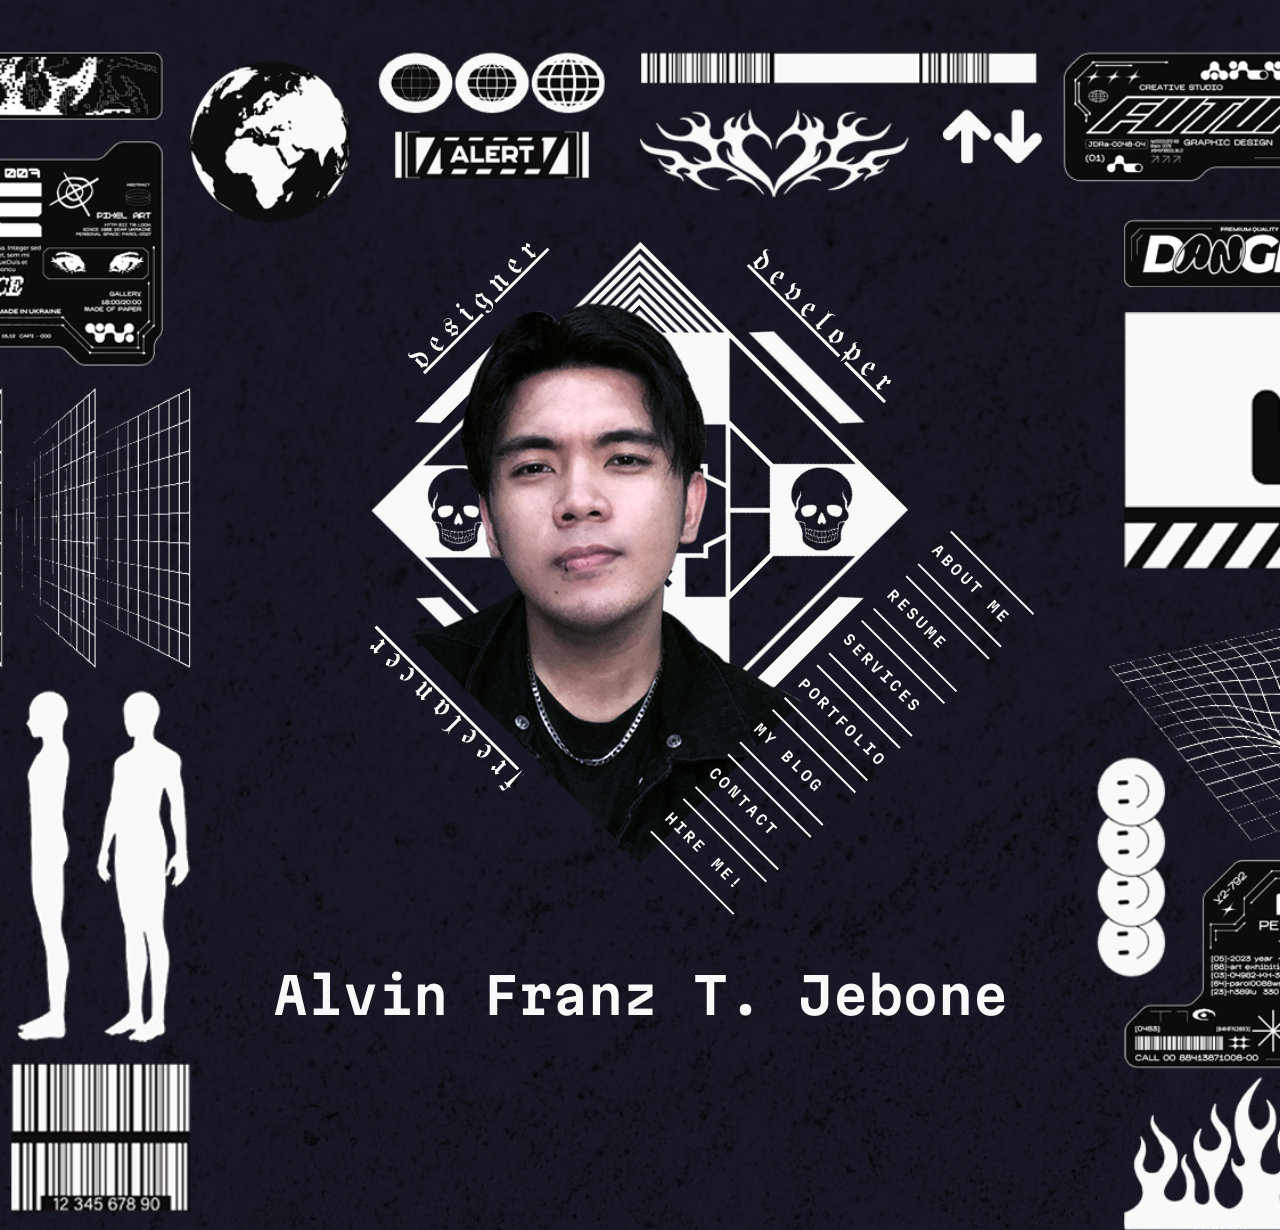
==== index.html @ fc697498 "init" ====
<!DOCTYPE html>
<html class='no-js' >
	
	<head>
		<meta charset="utf-8">
		<meta http-equiv="X-UA-Compatible" content="IE=edge">
		<meta name="viewport" content="width=device-width, initial-scale=1">
		<!-- The above 3 meta tags *must* come first in the head; any other head content must come *after* these tags -->
	
		
		<title>404: Limits Not Found | Alvin Franz</title>
		
		<!--[if lt IE 9]>
		  <script src="//html5shim.googlecode.com/svn/trunk/html5.js"></script>
		<![endif]-->
		
		<link rel='stylesheet' type='text/css' href='bootstrap/css/bootstrap.min.css' >
		<link rel='stylesheet' type='text/css' href='css/ionicons.min.css' >
		
		<link rel='stylesheet' type='text/css' href='css/owl.carousel.css' >
		<link rel='stylesheet' type='text/css' href='css/owl.theme.css' >
		<link rel='stylesheet' type='text/css' href='css/owl.transitions.css' >
		<link rel='stylesheet' type='text/css' href='css/magnific-popup.css' >
		<link rel='stylesheet' type='text/css' href='css/style.css' >
		<link rel='stylesheet' type='text/css' href='css/color-black.css' >
		
		<link rel="icon" type="image/x-icon" href="img/favicon.ico">
		
	</head>
	
	<body>
		
		<!--=============================================================================
			Preloader
		===============================================================================-->
		<div id='preloader' >
			<div class='loader' >
				<img src='img/load.gif' alt='symp' >
			</div>
		</div>
		
		
		
		<!--=============================================================================
			Main Wrapper
		===============================================================================-->
		<div id='wrapper' >
			
			<!--=============================================================================
				Front Section
			===============================================================================-->
			<section class='front-section' >
				
				<div class='container' >
					
					
					<div class='transition-mask' ></div>
					
					
					<div class='front-person-img' >
						
						<!--person's image-->
						<img src='img/pfp.png' alt='Symp' >
						<!--/person's image-->
						
					</div>
					
					<!--person's titles-->
					<div class='front-person-titles' >
						
						<!--title1-->
						<span class='t1' >
							designer
						</span>
						<!--/title1-->
						
						<!--title2-->
						<span class='t2' >
							developer
						</span>
						<!--/title2-->
						
						<!--title3-->
						<span class='t3' >
							freelancer
						</span>
						<!--/title3-->
						
					</div>
					<!--/person's titles-->
					
					<nav class='front-person-links' >
						
						<!--
							navigation links, data-section attribute points towards the section with id to be opened. 
						-->
						
						<ul>
							
							<li>
								<a href='#' data-section='about' >About Me</a>
							</li>
							
							<li>
								<a href='#' data-section='resume' >Resume</a>
							</li>
							
							<li>
								<a href='#' data-section='services' >Services</a>
							</li>
							
							<li>
								<a href='#' data-section='portfolio' >Portfolio</a>
							</li>
							
							<li>
								<a href='#' data-section='blog' >My Blog</a>
							</li>
							
							<li>
								<a href='#' data-section='contact' >Contact</a>
							</li>
							
							<li>
								<a href='#' >Hire Me!</a>
							</li>
							
						</ul>
						
					</nav>
					
					
					
					<div class='front-heading text-center' >
						
						<h2>
							Alvin Franz T. Jebone
						</h2>
						
					
						
					</div>
					
					
				</div>
				
			</section>
			<!--=============================================================================
				/Front Section
			===============================================================================-->
		
			<!--=============================================================================
				About Section
			===============================================================================-->
			<section id='about' class='about-section section' >
				
				<div class='basic-info section-block' >
					
					<div class='container' >
					
						<div class='section-header text-center' >
							
							<h2>about me.</h2>
							
							<!--divider-->
							<div class='divider-draft center' ></div>
							<!--/divider-->
							
							
						</div>
						
						<div class='row' >
							
							<div class='col-md-4' >
								<div class='about-person-img' >
									
									<img src='img/man2.png' alt='symp'>
									
								</div>
							
							</div>
							
							
							<div class='col-md-8 about-info' >
								
								
								
								
								<p>
									I get the job done—simple as that. I’ve handled IT support, designed multimedia, and kept data in order, making sure everything runs smoothly. Problem-solving? That’s second nature to me. I work well with a team, but I don’t need hand-holding. If there’s something I don’t know, I learn fast. I take pride in my work, pay attention to the details, and make sure things are done right. Give me a task, and I’ll see it through.
								</p>
								
								<div class='clearfix' ></div>
								
								
								<ul class='info-list' >
									
									<li>
										<div class='inner' >
											<h4>Name</h4>
											<p>Alvin Franz T. Jebone</p>
										</div>
									</li>
									<li>
										<div class='inner' >
											<h4>Age</h4>
											<p>25 Years</p>
										</div>
									</li>
									<li>
										<div class='inner' >
											<h4>Website</h4>
											<p>example.com</p>
										</div>
									</li>
									<li>
										<div class='inner' >
											<h4>Hometown</h4>
											<p>Dipolog, Philippines</p>
										</div>
									</li>
									
									
									
								</ul>
								
								<a href='#' class='symp-btn' >Hire Me For Work</a>
								
								<a href='#' class='symp-btn' ><i class='ion-ios-download' ></i> Download Resume</a>
								
							</div>
						
							
						
						</div>
						
						
						
						
					</div>
					
					
				</div>
				
				<div class='about-icons section-block' >
					
					<div class='container' >
						
						<div class='row' >
							
							<div class='col-md-3' >
								<div class='service' >
									
									<div class='icon' >
										<i class='ion-ios-lightbulb' ></i>
									</div>
									
									<div class='content' >
										
										<h4>Creative</h4>
										
										<p>
											Ut aboramus, numquam corpora qui naex. Dolore aliquando id duo, voluptua laboramus quo ad.
										</p>
										
									</div>
									
								</div>
							</div>
							
							<div class='col-md-3' >
								<div class='service' >
									
									<div class='icon' >
										<i class='ion-trophy' ></i>
									</div>
									
									<div class='content' >
										
										<h4>Winner</h4>
										
										<p>
											Ut aboramus, numquam corpora qui naex. Dolore aliquando id duo, voluptua laboramus quo ad.
										</p>
										
									</div>
									
								</div>
							</div>
							
							<div class='col-md-3' >
								<div class='service' >
									
									<div class='icon' >
										<i class='ion-ios-glasses' ></i>
									</div>
									
									<div class='content' >
										
										<h4>Smart</h4>
										
										<p>
											Ut aboramus, numquam corpora qui naex. Dolore aliquando id duo, voluptua laboramus quo ad.
										</p>
										
									</div>
									
								</div>
							</div>
							
							<div class='col-md-3' >
								<div class='service' >
									
									<div class='icon' >
										<i class='ion-ios-bolt' ></i>
									</div>
									
									<div class='content' >
										
										<h4>Powerful</h4>
										
										<p>
											Ut aboramus, numquam corpora qui naex. Dolore aliquando id duo, voluptua laboramus quo ad.
										</p>
										
									</div>
									
								</div>
							</div>
							
							
							
							<div class='col-md-3' >
								<div class='service' >
									
									<div class='icon' >
										<i class='ion-help-buoy' ></i>
									</div>
									
									<div class='content' >
										
										<h4>Helper</h4>
										
										<p>
											Ut aboramus, numquam corpora qui naex. Dolore aliquando id duo, voluptua laboramus quo ad.
										</p>
										
									</div>
									
								</div>
							</div>
							
							<div class='col-md-3' >
								<div class='service' >
									
									<div class='icon' >
										<i class='ion-happy' ></i>
									</div>
									
									<div class='content' >
										
										<h4>Intelligent</h4>
										
										<p>
											Ut aboramus, numquam corpora qui naex. Dolore aliquando id duo, voluptua laboramus quo ad.
										</p>
										
									</div>
									
								</div>
							</div>
							
							<div class='col-md-3' >
								<div class='service' >
									
									<div class='icon' >
										<i class='ion-ios-game-controller-b' ></i>
									</div>
									
									<div class='content' >
										
										<h4>Gamer</h4>
										
										<p>
											Ut aboramus, numquam corpora qui naex. Dolore aliquando id duo, voluptua laboramus quo ad.
										</p>
										
									</div>
									
								</div>
							</div>
							
							<div class='col-md-3' >
								<div class='service' >
									
									<div class='icon' >
										<i class='ion-ios-pulse-strong' ></i>
									</div>
									
									<div class='content' >
										
										<h4>Healthy</h4>
										
										<p>
											Ut aboramus, numquam corpora qui naex. Dolore aliquando id duo, voluptua laboramus quo ad.
										</p>
										
									</div>
									
								</div>
							</div>
							
							
							
							
						</div>
						
						
					</div>
				</div>
				
				<div class='funfacts-block section-block' data-stellar-background-ratio='.2' >
					
					<div class='container' >
						
						<div class='row' >
							
							<div class='col-md-3 col-sm-6 funfact' >
								<div class='content' >
									<h4>243</h4>
									<p>Awards Won</p>
								</div>
							</div>
							
							<div class='col-md-3 col-sm-6 funfact' >
								<div class='content' >
									<h4>845</h4>
									<p>Happy Customers</p>
								</div>
							</div>
							
							<div class='col-md-3 col-sm-6 funfact' >
								<div class='content' >
									<h4>938</h4>
									<p>Projects Done</p>
								</div>
							</div>
							
							<div class='col-md-3 col-sm-6 funfact' >
								<div class='content' >
									<h4>342</h4>
									<p>Games Played</p>
								</div>
							</div>
							
						</div>
						
					</div>
					
				</div>
				
				
				
				<div class='footer bg-lightgray section-block' >
					
					<div class='container' >
						
						<div class='row' >
							
							<div class='col-xs-6 text-left' >
								<h4>Alvin Franz</h4>
							</div>
							
							<div class='col-xs-6 text-right' >
								<ul class='footer-social' >
									<li>
										<a href='#' >
											<i class='ion-social-facebook' ></i>
										</a>
									</li>
									<li>
										<a href='#' >
											<i class='ion-social-twitter' ></i>
										</a>
									</li>
									<li>
										<a href='#' >
											<i class='ion-social-pinterest' ></i>
										</a>
									</li>
									<li>
										<a href='#' >
											<i class='ion-social-dribbble' ></i>
										</a>
									</li>
								</ul>
							</div>
							
						</div>
						
						
					</div>
					
				</div>
				
				
			</section>
			<!--=============================================================================
				/About Section
			===============================================================================-->
			
			<!--=============================================================================
				Resume Section
			===============================================================================-->
			<section id='resume' class='resume-section section' >
				
				<div class='container' >
					<div class='row' >
						<div class='col-md-6 col-md-offset-3' >
							<div class='section-header text-center' >
								
								<h2 class='animate text-over-block' >My Resume</h2>
								
								<!--divider-->
								<div class='divider-draft center' ></div>
								<!--/divider-->
								
								
							</div>
						</div>
					</div>
				</div>
				
				<div class='timeline-block section-block' >
					<div class='container' >
						<ul class='timeline' >
							
							<li class='timeline-header' >
								<h4>Education</h4>
							</li>
							
							<li>
								
								<div class='timeline-desc' >
									
									<h4>2005-2007</h4>
									
								</div>
								
								<div class='timeline-content' >
									
									<h4>Masters Degree</h4>
									<span>@CSS College Larkana</span>
									
									<p>
										Consul latine iudicabit eu vel. Cu has animal eruditi voluptatibus. Eu volumus explicari sed. Mel mutat vituperata suscipiantur et, et fabellas explicari adipiscing quo.
									</p>
									
								</div>
								
							</li>
							
							<li class='inverse' >
								
								<div class='timeline-desc' >
									
									<h4>2005-2007</h4>
									
								</div>
								
								<div class='timeline-content' >
									
									<h4>Masters Degree</h4>
									<span>@CSS College Larkana</span>
									
									<p>
										Consul latine iudicabit eu vel. Cu has animal eruditi voluptatibus. Eu volumus explicari sed. Mel mutat vituperata suscipiantur et, et fabellas explicari adipiscing quo.
									</p>
									
								</div>
								
							</li>
							
							<li>
								
								<div class='timeline-desc' >
									
									<h4>2005-2007</h4>
									
								</div>
								
								<div class='timeline-content' >
									
									<h4>Masters Degree</h4>
									<span>@CSS College Larkana</span>
									
									<p>
										Consul latine iudicabit eu vel. Cu has animal eruditi voluptatibus. Eu volumus explicari sed. Mel mutat vituperata suscipiantur et, et fabellas explicari adipiscing quo.
									</p>
									
								</div>
								
							</li>
							
							
							<li class='timeline-header' >
								<h4>Experience</h4>
							</li>
							
							
							<li>
								
								<div class='timeline-desc' >
									
									<h4>2005-2007</h4>
									
								</div>
								
								<div class='timeline-content' >
									
									<h4>Web Designer</h4>
									<span>@Themeforest</span>
									
									<p>
										Consul latine iudicabit eu vel. Cu has animal eruditi voluptatibus. Eu volumus explicari sed. Mel mutat vituperata suscipiantur et, et fabellas explicari adipiscing quo.
									</p>
									
								</div>
								
							</li>
							
							<li class='inverse' >
								
								<div class='timeline-desc' >
									
									<h4>2005-2007</h4>
									
								</div>
								
								<div class='timeline-content' >
									
									<h4>Web Developer</h4>
									<span>@CodeCanyon</span>
									
									<p>
										Consul latine iudicabit eu vel. Cu has animal eruditi voluptatibus. Eu volumus explicari sed. Mel mutat vituperata suscipiantur et, et fabellas explicari adipiscing quo.
									</p>
									
								</div>
								
							</li>
							
							<li>
								
								<div class='timeline-desc' >
									
									<h4>2005-2007</h4>
									
								</div>
								
								<div class='timeline-content' >
									
									<h4>Blogger</h4>
									<span>@blogspot</span>
									
									<p>
										Consul latine iudicabit eu vel. Cu has animal eruditi voluptatibus. Eu volumus explicari sed. Mel mutat vituperata suscipiantur et, et fabellas explicari adipiscing quo.
									</p>
									
								</div>
								
							</li>
							
							
						</ul>
					</div>
				</div>
				
				<div class='hobbies-block bg-lightgray section-block' >
					<div class='container' >
						
						<div class='section-header text-center' >
							<h2 class='animate text-over-block' >My Hobbies</h2>
							<!--divider-->
							<div class='divider-draft center' ></div>
							<!--/divider-->
						</div>
						
						<div class='row' >
							
							<div class='col-md-2 col-sm-4 col-xs-6' >
								
								<div class='hobby' >
									
									<div class='icon' >
										<i class='ion-ios-game-controller-b' ></i>
									</div>
									
									<h4>Gaming</h4>
									
								</div>
								
							</div>
							
							<div class='col-md-2 col-sm-4 col-xs-6' >
								
								<div class='hobby' >
									
									<div class='icon' >
										<i class='ion-ios-book' ></i>
									</div>
									
									<h4>Reading</h4>
									
								</div>
								
							</div>
							
							<div class='col-md-2 col-sm-4 col-xs-6' >
								
								<div class='hobby' >
									
									<div class='icon' >
										<i class='ion-ios-chatboxes' ></i>
									</div>
									
									<h4>Chat</h4>
									
								</div>
								
							</div>
							
							<div class='col-md-2 col-sm-4 col-xs-6' >
								
								<div class='hobby' >
									
									<div class='icon' >
										<i class='ion-ios-musical-notes' ></i>
									</div>
									
									<h4>Music</h4>
									
								</div>
								
							</div>
							
							<div class='col-md-2 col-sm-4 col-xs-6' >
								
								<div class='hobby' >
									
									<div class='icon' >
										<i class='ion-beer' ></i>
									</div>
									
									<h4>Drinking</h4>
									
								</div>
								
							</div>
							
							<div class='col-md-2 col-sm-4 col-xs-6' >
								
								<div class='hobby' >
									
									<div class='icon' >
										<i class='ion-ios-football' ></i>
									</div>
									
									<h4>Football</h4>
									
								</div>
								
							</div>
							
							
							
						</div>
						
						
						
					</div>
				</div>
				
				<div class='skills-block section-block' >
					
					<div class='container' >
					
						<div class='section-header text-center' >
							<h2 class='animate text-over-block' >My Skills</h2>
							
							<!--divider-->
							<div class='divider-draft center' ></div>
							<!--/divider-->
							
						</div>
						
						
						<div class='row' >
							
							<div class='col-md-6' >
								
								<div class='skill' >
									
									<h4>HTML/CSS</h4>
									
									<div class='skill-bar' data-percent='90' >
										<div class='bar' >
											<div class='percent' >90%</div>
										</div>
									</div>
									
								</div>
								
								<div class='skill' >
									
									<h4>php</h4>
									
									<div class='skill-bar' data-percent='70' >
										<div class='bar' >
											<div class='percent' >70%</div>
										</div>
									</div>
									
								</div>
								
								<div class='skill' >
									
									<h4>HTML/CSS</h4>
									
									<div class='skill-bar' data-percent='90' >
										<div class='bar' >
											<div class='percent' >90%</div>
										</div>
									</div>
									
								</div>
								
								
								
							</div>
							
							<div class='col-md-6' >
								
								<div class='skill' >
									
									<h4>VB</h4>
									
									<div class='skill-bar' data-percent='90' >
										<div class='bar' >
											<div class='percent' >90%</div>
										</div>
									</div>
									
								</div>
								
								<div class='skill' >
									
									<h4>Wordpress</h4>
									
									<div class='skill-bar' data-percent='85' >
										<div class='bar' >
											<div class='percent' >85%</div>
										</div>
									</div>
									
								</div>
								
								<div class='skill' >
									
									<h4>SEO</h4>
									
									<div class='skill-bar' data-percent='95' >
										<div class='bar' >
											<div class='percent' >95%</div>
										</div>
									</div>
									
								</div>
								
								
								
							</div>
							
							
							
						</div>
						
					</div>
					
				</div>
				
				<div class='footer bg-lightgray section-block' >
					
					<div class='container' >
						
						<div class='row' >
							
							<div class='col-xs-6 text-left' >
								<h4>Alvin Franz</h4>
							</div>
							
							<div class='col-xs-6 text-right' >
								<ul class='footer-social' >
									<li>
										<a href='#' >
											<i class='ion-social-facebook' ></i>
										</a>
									</li>
									<li>
										<a href='#' >
											<i class='ion-social-twitter' ></i>
										</a>
									</li>
									<li>
										<a href='#' >
											<i class='ion-social-pinterest' ></i>
										</a>
									</li>
									<li>
										<a href='#' >
											<i class='ion-social-dribbble' ></i>
										</a>
									</li>
								</ul>
							</div>
							
						</div>
						
						
					</div>
					
				</div>
				
				
			</section>
			<!--=============================================================================
				/Resume Section
			===============================================================================-->
			
			
			<!--=============================================================================
				Services Section
			===============================================================================-->
			<section id='services' class='services-section section' >
				
				<div class='container' >
					<div class='row' >
						<div class='col-md-6 col-md-offset-3' >
							<div class='section-header main-title text-center' >
								
								<h2 class='animate text-over-block' >My Services</h2>
								
								<!--divider-->
								<div class='divider-draft center' ></div>
								<!--/divider-->
								
								<p>
									I provide <b>high quality</b> services. My services that I provide are listed below. Hope you will like them. Lorem ipsum dolor.
								</p>
								
							</div>
						</div>
					</div>
				</div>
				
				<div class='services-block section-block' >
					
					<div class='container' >
						
						<div class='row' >
							
							<div class='col-md-3' >
								<div class='service' >
									<div class='icon' >
										<i class='ion-ios-camera' ></i>
									</div>
									
									<div class='content' >
										
										<h4>Photography</h4>
										
										<p>
											Ut aboramus, numquam corpora qui naex. Dolore aliquando id duo, voluptua laboramus quo ad.
										</p>
										
									</div>
								</div>
							</div>
							
							<div class='col-md-3' >
								<div class='service' >
									<div class='icon' >
										<i class='ion-code' ></i>
									</div>
									
									<div class='content' >
										
										<h4>Coding</h4>
										
										<p>
											Ut aboramus, numquam corpora qui naex. Dolore aliquando id duo, voluptua laboramus quo ad.
										</p>
										
									</div>
								</div>
							</div>
							
							<div class='col-md-3' >
								<div class='service' >
									<div class='icon' >
										<i class='ion-ios-lightbulb' ></i>
									</div>
									
									<div class='content' >
										
										<h4>Creativity</h4>
										
										<p>
											Ut aboramus, numquam corpora qui naex. Dolore aliquando id duo, voluptua laboramus quo ad.
										</p>
										
									</div>
								</div>
							</div>
							
							<div class='col-md-3' >
								<div class='service' >
									<div class='icon' >
										<i class='ion-ios-monitor' ></i>
									</div>
									
									<div class='content' >
										
										<h4>Web Design</h4>
										
										<p>
											Ut aboramus, numquam corpora qui naex. Dolore aliquando id duo, voluptua laboramus quo ad.
										</p>
										
									</div>
								</div>
							</div>
							
						</div>
						
						<div class='row' >
							
							<div class='col-md-3' >
								<div class='service' >
									<div class='icon' >
										<i class='ion-ios-camera' ></i>
									</div>
									
									<div class='content' >
										
										<h4>Photography</h4>
										
										<p>
											Ut aboramus, numquam corpora qui naex. Dolore aliquando id duo, voluptua laboramus quo ad.
										</p>
										
									</div>
								</div>
							</div>
							
							<div class='col-md-3' >
								<div class='service' >
									<div class='icon' >
										<i class='ion-code' ></i>
									</div>
									
									<div class='content' >
										
										<h4>Coding</h4>
										
										<p>
											Ut aboramus, numquam corpora qui naex. Dolore aliquando id duo, voluptua laboramus quo ad.
										</p>
										
									</div>
								</div>
							</div>
							
							<div class='col-md-3' >
								<div class='service' >
									<div class='icon' >
										<i class='ion-ios-lightbulb' ></i>
									</div>
									
									<div class='content' >
										
										<h4>Creativity</h4>
										
										<p>
											Ut aboramus, numquam corpora qui naex. Dolore aliquando id duo, voluptua laboramus quo ad.
										</p>
										
									</div>
								</div>
							</div>
							
							<div class='col-md-3' >
								<div class='service' >
									<div class='icon' >
										<i class='ion-ios-monitor' ></i>
									</div>
									
									<div class='content' >
										
										<h4>Web Design</h4>
										
										<p>
											Ut aboramus, numquam corpora qui naex. Dolore aliquando id duo, voluptua laboramus quo ad.
										</p>
										
									</div>
								</div>
							</div>
							
						</div>
						
					</div>
					
				</div>
				
				<div class='pricing-block section-block' >
					<div class='container' >
						
						<div class='section-header text-center' >
							<h2 class='animate text-over-block' >Pricing</h2>
							<!--divider-->
							<div class='divider-draft center' ></div>
							<!--/divider-->
							<p>
								How much I charge
							</p>
						</div>
						
						<div class='row' >
							
							<div class='col-md-4 text-center' >
								
								<div class='pricing-table' >
									
									<div class='header' >
										
										<h4>Personal</h4>
										
										<div class='price' >
											<span class='currency' >$</span>
											<span class='amount' >29</span>
											<span class='period' >/mo</span>
										</div>
										
										
									</div>
									
									<ul class='table-items' >
										
										<li>
											Logo Design
										</li>
										<li>
											PSD to HTML
										</li>
										<li>
											Fixed to Responsive
										</li>
										<li>
											App Development
										</li>
										<li>
											Photography
										</li>
										
									</ul>
									
									<a href='#' class='table-btn' >
										Choose This
									</a>
									
								</div>
								
							</div>
							
							<div class='col-md-4 text-center' >
								
								<div class='pricing-table' >
									
									<div class='header' >
										
										<h4>Creative</h4>
										
										<div class='price' >
											<span class='currency' >$</span>
											<span class='amount' >39</span>
											<span class='period' >/mo</span>
										</div>
										
									</div>
									
									<ul class='table-items' >
										
										<li>
											Logo Design
										</li>
										<li>
											PSD to HTML
										</li>
										<li>
											Fixed to Responsive
										</li>
										<li>
											App Development
										</li>
										<li>
											Photography
										</li>
										
									</ul>
									
									<a href='#' class='table-btn' >
										Choose This
									</a>
									
								</div>
								
							</div>
							
							<div class='col-md-4 text-center' >
								
								<div class='pricing-table' >
									
									<div class='header' >
										
										<h4>Ultimate</h4>
										
										<div class='price' >
											<span class='currency' >$</span>
											<span class='amount' >42</span>
											<span class='period' >/mo</span>
										</div>
										
										
									</div>
									
									<ul class='table-items' >
										
										<li>
											Logo Design
										</li>
										<li>
											PSD to HTML
										</li>
										<li>
											Fixed to Responsive
										</li>
										<li>
											App Development
										</li>
										<li>
											Photography
										</li>
										
									</ul>
									
									<a href='#' class='table-btn' >
										Choose This
									</a>
									
								</div>
								
							</div>
							
						</div>
						
					</div>
				</div>
				
				<div class='process-block bg-lightgray section-block' >
					<div class='container' >
						
						<div class='section-header text-center' >
							<h2>Work Process</h2>
							<!--divider-->
							<div class='divider-draft center' ></div>
							<!--/divider-->
						</div>
						
						<div class='row' >
							
							<div class='col-md-3' >
								
								<div class='process' >
									
									<div class='number' >
										<span>01</span>
									</div>
									
									<div class='content' >
										
										<h4>Design</h4>
										
										<p>
											Lorem ipsum dolor sit amet is simply a dummy text used by typeset industries. Lorem ipsum dolor.
										</p>
										
									</div>
									
								</div>
								
							</div>
							
							<div class='col-md-3' >
								
								<div class='process' >
									
									<div class='number' >
										<span>02</span>
									</div>
									
									<div class='content' >
										
										<h4>Develop</h4>
										
										<p>
											Lorem ipsum dolor sit amet is simply a dummy text used by typeset industries. Lorem ipsum dolor.
										</p>
										
									</div>
									
								</div>
								
							</div>
							
							<div class='col-md-3' >
								
								<div class='process' >
									
									<div class='number' >
										<span>03</span>
									</div>
									
									<div class='content' >
										
										<h4>Publish</h4>
										
										<p>
											Lorem ipsum dolor sit amet is simply a dummy text used by typeset industries. Lorem ipsum dolor.
										</p>
										
									</div>
									
								</div>
								
							</div>
							
							<div class='col-md-3' >
								
								<div class='process last' >
									
									<div class='number' >
										<span>04</span>
									</div>
									
									<div class='content' >
										
										<h4>Enjoy</h4>
										
										<p>
											Lorem ipsum dolor sit amet is simply a dummy text used by typeset industries. Lorem ipsum dolor.
										</p>
										
									</div>
									
								</div>
								
							</div>
							
							
							
						</div>
						
					</div>
				</div>
				
				<div class='testimonials-block section-block' >
					<div class='container' >
					
						<div class='section-header text-center' >
							
							<h2 class='animate text-over-block' >Testimonials</h2>
								
							<!--divider-->
							<div class='divider-draft center' ></div>
							<!--/divider-->
							
							
						</div>
						
						<div class='row' >
							
							<div class='col-md-8 col-md-offset-2' >
								
								<div class='testimonials-slider' >
									
									<div class='testimonial' >
										<p>
											Ad oportere voluptatibus nec, sea ei civibus praesent. At timeam expetenda inciderint has. Invidunt constituto ne per, paulo omnium quaerendum his eu, cu congue consul cetero. Invidunt constituto ne per, paulo omnium quaerendum his eu, cu congue consul cetero.
										</p>
										
										<div class='author' >
											<h4>Jack Smith</h4>
											<p>CEO at Google</p>
										</div>
									</div>
									
									<div class='testimonial' >
										<p>
											Ad oportere voluptatibus nec, sea ei civibus praesent. At timeam expetenda inciderint has. Invidunt constituto ne per, paulo omnium quaerendum his eu, cu congue consul cetero. Invidunt constituto ne per, paulo omnium quaerendum his eu, cu congue consul cetero.
										</p>
										
										<div class='author' >
											<h4>Jessica Smith</h4>
											<p>CEO at Google</p>
										</div>
									</div>
									
									<div class='testimonial' >
										<p>
											Ad oportere voluptatibus nec, sea ei civibus praesent. At timeam expetenda inciderint has. Invidunt constituto ne per, paulo omnium quaerendum his eu, cu congue consul cetero. Invidunt constituto ne per, paulo omnium quaerendum his eu, cu congue consul cetero.
										</p>
										
										<div class='author' >
											<h4>Jim Smith</h4>
											<p>CEO at Google</p>
										</div>
									</div>
									
									
									
									
								</div>
								
							</div>
							
						</div>
					
					</div>
				</div>
				
				<div class='footer bg-lightgray section-block' >
					
					<div class='container' >
						
						<div class='row' >
							
							<div class='col-xs-6 text-left' >
								<h4>Alvin Franz</h4>
							</div>
							
							<div class='col-xs-6 text-right' >
								<ul class='footer-social' >
									<li>
										<a href='#' >
											<i class='ion-social-facebook' ></i>
										</a>
									</li>
									<li>
										<a href='#' >
											<i class='ion-social-twitter' ></i>
										</a>
									</li>
									<li>
										<a href='#' >
											<i class='ion-social-pinterest' ></i>
										</a>
									</li>
									<li>
										<a href='#' >
											<i class='ion-social-dribbble' ></i>
										</a>
									</li>
								</ul>
							</div>
							
						</div>
						
						
					</div>
					
				</div>
				
				
			</section>
			<!--=============================================================================
				/Services Section
			===============================================================================-->
			
			
			<!--=============================================================================
				Portfolio Section
			===============================================================================-->
			<section id='portfolio' class='portfolio-section section' >
				
				<div class='portfolio-block section-block' >
					
					<div class='container' >
					
						<div class='row' >
							<div class='col-md-6 col-md-offset-3' >
								
								<div class='section-header text-center' >
								
									<h2 class='animate text-over-block' >Portfolio</h2>
									
									<!--divider-->
									<div class='divider-draft center' ></div>
									<!--/divider-->
									
									<p>
										Check out my works. Lorem ipsum dolor sit amet is simply a dummy text. Lorem ipsum dolor sit amet.
									</p>
								
								</div>
								
							</div>
						</div>
						
						<div id='portfolio-filters' >
							<ul>
								<li>
									<a href='#' data-group='all' class='active' >All</a>
								</li>
								<li>
									<a href='#' data-group='web' >Web</a>
								</li>
								<li>
									<a href='#' data-group='tech' >Tech</a>
								</li>
								<li>
									<a href='#' data-group='photography' >Photography</a>
								</li>
							</ul>
						</div>
						
						<div id='portfolio-grid' class='portfolio-items' >
							
							<div class='item' data-groups='["all","web","photography"]' >
								<div class='inner' >
									
									<img alt='symp' src='img/portfolio/1.jpg' >
									
									<div class='caption' >
										
										<div class='caption-inner' >
										
											<h4>Project Title</h4>
											
											<ul class='links' >
												
												<li>
													<a href='work.html' >
														<i class='ion-ios-plus-empty' ></i>
													</a>
												</li>
												
												<li>
													<a href='img/portfolio/1.jpg' class='image-link' >
														<i class='ion-ios-search' ></i>
													</a>
												</li>
												
											</ul>
										
										</div>
										
										
									</div>
									
								</div>
							</div>
							
							<div class='item' data-groups='["all","photography","tech"]' >
								<div class='inner' >
									
									<img alt='symp' src='img/portfolio/2.jpg' >
									
									<div class='caption' >
										
										<div class='caption-inner' >
										
											<h4>Project Title</h4>
											
											<ul class='links' >
												
												<li>
													<a href='work.html' >
														<i class='ion-ios-plus-empty' ></i>
													</a>
												</li>
												
												<li>
													<a href='img/portfolio/2.jpg' class='image-link' >
														<i class='ion-ios-search' ></i>
													</a>
												</li>
												
											</ul>
										
										</div>
										
										
									</div>
									
								</div>
							</div>
							
							<div class='item' data-groups='["all","web","tech"]' >
								<div class='inner' >
									
									<img alt='symp' src='img/portfolio/3.jpg' >
									
									<div class='caption' >
										
										<div class='caption-inner' >
										
											<h4>Project Title</h4>
											
											<ul class='links' >
												
												<li>
													<a href='work.html' >
														<i class='ion-ios-plus-empty' ></i>
													</a>
												</li>
												
												<li>
													<a href='img/portfolio/3.jpg' class='image-link' >
														<i class='ion-ios-search' ></i>
													</a>
												</li>
												
											</ul>
										
										</div>
										
										
									</div>
									
								</div>
							</div>
							
							<div class='item' data-groups='["all","web"]' >
								<div class='inner' >
									
									<img alt='symp' src='img/portfolio/4.jpg' >
									
									<div class='caption' >
										
										<div class='caption-inner' >
										
											<h4>Project Title</h4>
											
											<ul class='links' >
												
												<li>
													<a href='work.html' >
														<i class='ion-ios-plus-empty' ></i>
													</a>
												</li>
												
												<li>
													<a href='img/portfolio/4.jpg' class='image-link' >
														<i class='ion-ios-search' ></i>
													</a>
												</li>
												
											</ul>
										
										</div>
										
										
									</div>
									
								</div>
							</div>
							
							<div class='item' data-groups='["all","tech"]' >
								<div class='inner' >
									
									<img alt='symp' src='img/portfolio/5.jpg' >
									
									<div class='caption' >
										
										<div class='caption-inner' >
										
											<h4>Project Title</h4>
											
											<ul class='links' >
												
												<li>
													<a href='work.html' >
														<i class='ion-ios-plus-empty' ></i>
													</a>
												</li>
												
												<li>
													<a href='img/portfolio/5.jpg' class='image-link' >
														<i class='ion-ios-search' ></i>
													</a>
												</li>
												
											</ul>
										
										</div>
										
										
									</div>
									
								</div>
							</div>
							
							<div class='item' data-groups='["all","photography"]' >
								<div class='inner' >
									
									<img alt='symp' src='img/portfolio/6.jpg' >
									
									<div class='caption' >
										
										<div class='caption-inner' >
										
											<h4>Project Title</h4>
											
											<ul class='links' >
												
												<li>
													<a href='work.html' >
														<i class='ion-ios-plus-empty' ></i>
													</a>
												</li>
												
												<li>
													<a href='img/portfolio/6.jpg' class='image-link' >
														<i class='ion-ios-search' ></i>
													</a>
												</li>
												
											</ul>
										
										</div>
										
										
									</div>
									
								</div>
							</div>
							
							<div class='item' data-groups='["all","web"]' >
								<div class='inner' >
									
									<img alt='symp' src='img/portfolio/7.jpg' >
									
									<div class='caption' >
										
										<div class='caption-inner' >
										
											<h4>Project Title</h4>
											
											<ul class='links' >
												
												<li>
													<a href='work.html' >
														<i class='ion-ios-plus-empty' ></i>
													</a>
												</li>
												
												<li>
													<a href='img/portfolio/7.jpg' class='image-link' >
														<i class='ion-ios-search' ></i>
													</a>
												</li>
												
											</ul>
										
										</div>
										
										
									</div>
									
								</div>
							</div>
							
							<div class='item' data-groups='["all","tech"]' >
								<div class='inner' >
									
									<img alt='symp' src='img/portfolio/8.jpg' >
									
									<div class='caption' >
										
										<div class='caption-inner' >
										
											<h4>Project Title</h4>
											
											<ul class='links' >
												
												<li>
													<a href='work.html' >
														<i class='ion-ios-plus-empty' ></i>
													</a>
												</li>
												
												<li>
													<a href='img/portfolio/8.jpg' class='image-link' >
														<i class='ion-ios-search' ></i>
													</a>
												</li>
												
											</ul>
										
										</div>
										
										
									</div>
									
								</div>
							</div>
							
							<div class='item' data-groups='["all","photography"]' >
								<div class='inner' >
									
									<img alt='symp' src='img/portfolio/9.jpg' >
									
									<div class='caption' >
										
										<div class='caption-inner' >
										
											<h4>Project Title</h4>
											
											<ul class='links' >
												
												<li>
													<a href='work.html' >
														<i class='ion-ios-plus-empty' ></i>
													</a>
												</li>
												
												<li>
													<a href='img/portfolio/9.jpg' class='image-link' >
														<i class='ion-ios-search' ></i>
													</a>
												</li>
												
											</ul>
										
										</div>
										
										
									</div>
									
								</div>
							</div>
							
							
							
						</div>
						
					</div>
					
				</div>
				
				<div class='footer bg-lightgray section-block' >
					
					<div class='container' >
						
						<div class='row' >
							
							<div class='col-xs-6 text-left' >
								<h4>Alvin Franz</h4>
							</div>
							
							<div class='col-xs-6 text-right' >
								<ul class='footer-social' >
									<li>
										<a href='#' >
											<i class='ion-social-facebook' ></i>
										</a>
									</li>
									<li>
										<a href='#' >
											<i class='ion-social-twitter' ></i>
										</a>
									</li>
									<li>
										<a href='#' >
											<i class='ion-social-pinterest' ></i>
										</a>
									</li>
									<li>
										<a href='#' >
											<i class='ion-social-dribbble' ></i>
										</a>
									</li>
								</ul>
							</div>
							
						</div>
						
						
					</div>
					
				</div>
				
			</section>
			<!--=============================================================================
				/Portfolio Section
			===============================================================================-->
			
			
			<!--=============================================================================
				Blog Section
			===============================================================================-->
			<section id='blog' class='blog-section section' >
				
				<div class='container' >
					
					<div class='row' >
						
						<div class='col-md-6 col-md-offset-3' >
							<div class='section-header text-center' >
								
								<h2>My Blog</h2>
								
								<!--divider-->
								<div class='divider-draft center' ></div>
								<!--/divider-->
								
								<p>
									This is my blog where my thoughts live. Check it out to know more about me. Lorem ipsum dolor sit amet.
								</p>
								
							</div>
						</div>
						
					</div>
					
				</div>
			
				<div class='posts-block section-block' >
					
					<div class='container' >
						
						<div class='row' >
							
							<div class='col-md-8' >
								
								<div class='post' >
									
									<div class='media' >
										<img alt='symp' src='img/bg2.jpg' >
									</div>
									
									<div class='content' >
										
										<h4>
											<a href='post.html' >
												Simple Post With Image
											</a>
										</h4>
										
										<ul class='post-icons' >
											
											<li>
												<i class='ion-ios-person' ></i>
												<span>Alvin Franz</span>
											</li>
											
											<li>
												<i class='ion-ios-clock' ></i>
												<span>14 June 2015</span>
											</li>
											
											<li>
												<i class='ion-ios-chatbubble' ></i>
												<span>5</span>
											</li>
											
											
											
										</ul>
										
										<p>
											Cu illud lorem putent vel. Eum in movet nostrum referrentur. His ne tantas tractatos. Sit eu saperet antiopam scripserit. Ei albucius consequuntur sea, no nominavi fabellas phaedrum his....
										</p>
										
										<a href='post.html' class='read-more' >
											Read More
											<i class='ion-ios-arrow-thin-right' ></i>
										</a>
										
									</div>
									
								</div>
								
								<div class='post' >
									
									<div class='media' >
										<img alt='symp' src='img/bg2.jpg' >
									</div>
									
									<div class='content' >
										
										<h4>
											<a href='post.html' >
												Simple Post With Image
											</a>
										</h4>
										
										<ul class='post-icons' >
											
											<li>
												<i class='ion-ios-person' ></i>
												<span>Alvin Franz</span>
											</li>
											
											<li>
												<i class='ion-ios-clock' ></i>
												<span>14 June 2015</span>
											</li>
											
											<li>
												<i class='ion-ios-chatbubble' ></i>
												<span>5</span>
											</li>
											
											
											
										</ul>
										
										<p>
											Cu illud lorem putent vel. Eum in movet nostrum referrentur. His ne tantas tractatos. Sit eu saperet antiopam scripserit. Ei albucius consequuntur sea, no nominavi fabellas phaedrum his....
										</p>
										
										<a href='post.html' class='read-more' >
											Read More
											<i class='ion-ios-arrow-thin-right' ></i>
										</a>
										
									</div>
									
								</div>
								
								<div class='post' >
									
									<div class='media' >
										<img alt='symp' src='img/bg2.jpg' >
									</div>
									
									<div class='content' >
										
										<h4>
											<a href='post.html' >
												Simple Post With Image
											</a>
										</h4>
										
										<ul class='post-icons' >
											
											<li>
												<i class='ion-ios-person' ></i>
												<span>Alvin Franz</span>
											</li>
											
											<li>
												<i class='ion-ios-clock' ></i>
												<span>14 June 2015</span>
											</li>
											
											<li>
												<i class='ion-ios-chatbubble' ></i>
												<span>5</span>
											</li>
											
											
											
										</ul>
										
										<p>
											Cu illud lorem putent vel. Eum in movet nostrum referrentur. His ne tantas tractatos. Sit eu saperet antiopam scripserit. Ei albucius consequuntur sea, no nominavi fabellas phaedrum his....
										</p>
										
										<a href='post.html' class='read-more' >
											Read More
											<i class='ion-ios-arrow-thin-right' ></i>
										</a>
										
									</div>
									
								</div>
								
								<div class='post-more' >
									<a href='#' class='more-link' >
										Load More
									</a>
								</div>
								
							</div>
							
							<div class='col-md-4' >
								
								<div class='sidebar' >
									
									<div class='sidebar-widget' >
										
										<div class='search-box' >
											
											<input type='text' placeholder='Search' class='search-input' >
											
											<a class='search-btn' href='#' >
												<i class='ion-ios-search' ></i>
											</a>
											
										</div>
										
									</div>
									
									<div class='sidebar-widget' >
										<div class='categories-widget' >
										
											<div class='widget-header' >
												<h4>
													<i class='ion-ios-folder' ></i> Categories
												</h4>
											</div>
											
											<ul class='sidebar-list' >
												
												<li>
													<a href='#' >Web Design</a>
												</li>
												
												<li>
													<a href='#' >Travel</a>
												</li>
												
												<li>
													<a href='#' >Life Style</a>
												</li>
												
												<li>
													<a href='#' >Photography</a>
												</li>
												
												<li>
													<a href='#' >Technology</a>
												</li>
												
												
												
											</ul>
										
										</div>
									</div>
									
									<div class='sidebar-widget' >
										
										<div class='widget-header' >
											<h4>
												<i class='ion-document' ></i>
												Recent Posts
											</h4>
										</div>
										
										
											<ul class='sidebar-list' >
												
												<li>
													<a href='#' >
														Your Recent Post's Title. Lorem ipsum dolor sit amet is simply a dummy text.
													</a>
												</li>
												
												<li>
													<a href='#' >
														Your Recent Post's Title. Lorem ipsum dolor sit amet is simply a dummy text.
													</a>
												</li>
												
												<li>
													<a href='#' >
														Your Recent Post's Title. Lorem ipsum dolor sit amet is simply a dummy text.
													</a>
												</li>
												
												<li>
													<a href='#' >
														Your Recent Post's Title. Lorem ipsum dolor sit amet is simply a dummy text.
													</a>
												</li>
												
												
												
											</ul>
										
										
									</div>
									
									<div class='sidebar-widget' >
										<div class='widget-header' >
											
											<h4>
												<i class='ion-archive' ></i>
												Archives
											</h4>
											
											<ul class='sidebar-list' >
												
												<li>
													<a href='#' >
														June (14)
													</a>
												</li>
												
												<li>
													<a href='#' >
														July (10)
													</a>
												</li>
												
												<li>
													<a href='#' >
														August(6)
													</a>
												</li>
												
												
												<li>
													<a href='#' >
														September(7)
													</a>
												</li>
												
												
											
											</ul>
											
										</div>
									</div>
									
									<div class='sidebar-widget' >
										<div class='widget-header' >
											<h4>
												<i class='ion-ios-pricetag' ></i>
												Tags
											</h4>
										</div>
										
										<ul class='sidebar-list list-inline' >
											<li>
												<a href='#' >Design</a>
											</li>
											<li>
												<a href='#' >Tech</a>
											</li>
											<li>
												<a href='#' >Web</a>
											</li>
											<li>
												<a href='#' >Modern</a>
											</li>
											<li>
												<a href='#' >Photography</a>
											</li>
											<li>
												<a href='#' >Life</a>
											</li>
											<li>
												<a href='#' >App</a>
											</li>
											<li>
												<a href='#' >Template</a>
											</li>
											
										</ul>
										
									</div>
									
								</div>
								
							</div>
							
						
						</div>
						
					</div>
					
				</div>
				
				
				<div class='footer bg-lightgray section-block' >
					
					<div class='container' >
						
						<div class='row' >
							
							<div class='col-xs-6 text-left' >
								<h4>Alvin Franz</h4>
							</div>
							
							<div class='col-xs-6 text-right' >
								<ul class='footer-social' >
									<li>
										<a href='#' >
											<i class='ion-social-facebook' ></i>
										</a>
									</li>
									<li>
										<a href='#' >
											<i class='ion-social-twitter' ></i>
										</a>
									</li>
									<li>
										<a href='#' >
											<i class='ion-social-pinterest' ></i>
										</a>
									</li>
									<li>
										<a href='#' >
											<i class='ion-social-dribbble' ></i>
										</a>
									</li>
								</ul>
							</div>
							
						</div>
						
						
					</div>
					
				</div>
				
				
			</section>
			<!--=============================================================================
				/Blog Section
			===============================================================================-->
			
			
			<!--=============================================================================
				Contact Section
			===============================================================================-->
			<section id='contact' class='contact-section section' >
				
				<div class='contact-block section-block' >
					<div class='container' >
						<div class='row' >
							<div class='col-md-6 col-md-offset-3' >
							
								<div class='section-header text-center' >
									<h2 class='animate text-over-block' >Contact Me</h2>
									<!--divider-->
									<div class='divider-draft center' ></div>
									<!--/divider-->
									<p>
										I'm available for freelancing. If you want something to be built or just to say hi, feel free to shoot me a message.
									</p>
								</div>
							
							</div>
						</div>
						
						<div class='row' >
							<div class='col-md-8 col-md-offset-2' >
								
								<form id='contact-form' class='contact-form' action='mail.php' method='post' data-toggle='validator' >
									
									<div id='contact-form-result' ></div>
									
									<div class='row' >
										
										<div class='col-md-6' >
											
											<div class='form-group' >
												<input type='text' class='form-control' placeholder='Name' required>
												
												<div class='help-block with-errors' ></div>
											</div>
										
										</div>
										
										<div class='col-md-6' >
											<div class='form-group' >
												<input type='email' class='form-control' placeholder='Email' required>
												
												<div class='help-block with-errors' ></div>
							
											</div>
										</div>
										
									</div>
									
									<div class='row' >
										
										<div class='col-md-6' >
											<div class='form-group' >
												<input type='text' class='form-control' placeholder='Phone' required>
												<div class='help-block with-errors' ></div>
												
											</div>
										</div>
										
										<div class='col-md-6' >
											<div class='form-group' >
												<input type='text' class='form-control' placeholder='Website' required>
												<div class='help-block with-errors' ></div>
												
											</div>
										</div>
										
									</div>
									
									<div class='form-group' >
										<textarea rows='5' class='form-control' placeholder='Message' required></textarea>
										<div class='help-block with-errors' ></div>
									</div>
									
									<div class='form-group text-center' >
										<button type='submit' class='symp-btn' >Send Message</button>
									</div>
									
									
								</form>
							</div>
						</div>

						
					</div>
				</div>
			
				
				<div class='footer bg-lightgray section-block' >
					
					<div class='container' >
						
						<div class='row' >
							
							<div class='col-xs-6 text-left' >
								<h4>Alvin Franz</h4>
							</div>
							
							<div class='col-xs-6 text-right' >
								<ul class='footer-social' >
									<li>
										<a href='#' >
											<i class='ion-social-facebook' ></i>
										</a>
									</li>
									<li>
										<a href='#' >
											<i class='ion-social-twitter' ></i>
										</a>
									</li>
									<li>
										<a href='#' >
											<i class='ion-social-pinterest' ></i>
										</a>
									</li>
									<li>
										<a href='#' >
											<i class='ion-social-dribbble' ></i>
										</a>
									</li>
								</ul>
							</div>
							
						</div>
						
						
					</div>
					
				</div>
				
				
			</section>
			<!--=============================================================================
				/Contact Section
			===============================================================================-->
			
			
			<!--close button-->
			<div class='close-btn' >
				<span></span>
				<span></span>
			</div>
			<!--/close button-->
			
			
		</div>
		<!--=============================================================================
			/Main Wrapper
		===============================================================================-->
		
		
		<!--=============================================================================
			JavaScript Files
		===============================================================================-->
		<script src='js/jquery.min.js' ></script>
		<script src='js/jquery.stellar.min.js' ></script>
		<script src='js/modernizr.js' ></script>
		<script src='js/owl.carousel.min.js' ></script>
		<script src='js/jquery.shuffle.min.js' ></script>
		<script src='js/jquery.magnific-popup.min.js' ></script>
		<script src='js/validator.min.js' ></script>
		<script src='js/smoothscroll.js' ></script>
		<script src='js/script.js' ></script>
		
		
		
	</body>
	
</html>
---- css/style.css ----
/*=======================================================================
	
	Item Name 		|		Symp - Responsive One Page VCard/Resume Template
	
	Author Name		|		Noman Ali Samejo
	
-------------------------------------------------------------------------
	CSS Structure
-------------------------------------------------------------------------
	
	01- General CSS
	02- Preloader
	03- Front Section
	04- About Section
	05- Resume Section
	06- Services Section
	07- Blog Section
	08- Portfolio Section
	09- Contact Section
	10- Work Page
	11- Single Post Page
	12- Responsive CSS
	
	*Colors are in separate files.
	
=======================================================================*/






/*Importing Google Fonts */
/*@import url(https://fonts.googleapis.com/css?family=Raleway:400,700,600,300|Playfair+Display:700italic,400italic|Crimson+Text:400italic,600italic|Open+Sans:400,700);
*/
@import url('https://fonts.googleapis.com/css2?family=Martian+Mono:wght@100..800&family=Nova+Flat&family=Odibee+Sans&family=Roboto+Flex:opsz@8..144&family=Roboto:ital,wght@0,100..900;1,100..900&family=UnifrakturMaguntia&display=swap');
/*=======================================================================
	General CSS
=======================================================================*/
*{
	margin:0;
	padding:0;
	outline:none;
	font-family: "Roboto Flex", serif;
	font-optical-sizing: auto;
	font-weight: 400;
	font-style: normal;
	font-variation-settings:
		"slnt" 0,
		"wdth" 100,
		"GRAD" 0,
		"XOPQ" 96,
		"XTRA" 468,
		"YOPQ" 79,
		"YTAS" 750,
		"YTDE" -203,
		"YTFI" 738,
		"YTLC" 514,
		"YTUC" 712;
}
h1, h2, h3, h4, h5, h6,
.h1, .h2, .h3, .h4, .h5, .h6{
	font-weight:bold;
	font-family: Raleway, sans-serif;
}
::-webkit-scrollbar{
	height:10px;
	width:10px;
	background:#FFF;
}
::-webkit-scrollbar-thumb{
	background:#BBB;
	border:solid 2px #FFF;
}
::-webkit-scrollbar-thumb:hover{
	background:#888;
}
::-moz-scrollbar{
	height:10px;
	width:10px;
	background:#FFF;
}
::-moz-scrollbar-thumb{
	background:#BBB;
	border:solid 2px #FFF;
}
::-moz-scrollbar-thumb:hover{
	background:#888;
}
img{
	max-width:100%;
}
.parallax{
	background-size:cover;
}
body.section-show{
	overflow:hidden;
}
body a.close-btn,
body.section-show .close-btn{
	opacity:1;
	z-index:100;
	-webkit-transition:opacity .4s 1.2s ease, background .3s ease;
	-moz-transition:opacity .4s 1.2s ease, background .3s ease;
	transition:opacity .4s 1.2s ease, background .3s ease;
	overflow:hidden;
}
.close-btn{
	position:fixed;
	height:64px;
	width:64px;
	cursor:pointer;
	display:block;
	top:18px;
	right:18px;
	opacity:0;
	z-index:-99;
}
.close-btn > span{
	height:3px;
	width:40px;
	background:#BBB;
	position:absolute;
	top:50%;
	left:50%;
	margin-left:-20px;
	margin-top:-1.5px;
}
.close-btn > span:before{
	content: ' ';
	position:absolute;
	top:0;
	width:0;
	height:inherit;
	background:#B7A389;
}
.close-btn > span:nth-of-type(1){
	-webkit-transform:rotate(45deg);
	-moz-transform:rotate(45deg);
	-ms-transform:rotate(45deg);
	-o-transform:rotate(45deg);
	transform:rotate(45deg);
}
.close-btn > span:nth-of-type(2){
	-webkit-transform:rotate(-45deg);
	-moz-transform:rotate(-45deg);
	-ms-transform:rotate(-45deg);
	-o-transform:rotate(-45deg);
	transform:rotate(-45deg);
}
.close-btn > span:nth-of-type(1):before{
	left:0;
}
.close-btn > span:nth-of-type(2):before{
	right:0;
}
.close-btn:hover > span{
	background:transparent;
}
.close-btn:hover > span:before{
	-webkit-transition:all .3s ease;
	-moz-transition:all .3s ease;
	transition:all .3s ease;
	width:100%;
}
.close-btn:hover > span:nth-of-type(2):before{
	-webkit-transition-delay:.3s;	
	-moz-transition-delay:.3s;	
	transition-delay:.3s;	
}
.section-header h2{
	font-size:32px;
	letter-spacing:1px;
	color:#f9f9f9;
	margin-top:0;
	margin-bottom:35px;
	font-family: "UnifrakturMaguntia", serif;
	font-weight: 400;
	font-style: normal;
}
.section-header p{
	margin-top:30px;
	line-height:1.7em;
	color:#8A8A8A;
	font-size:16px;
}
#wrapper{
	overflow-x:hidden;
}
.front-section{
	background-image: url('../img/y2kbg.png');
	background-size: cover;
	background-position: center;
	background-repeat:no-repeat;
}
.section{
	position:fixed;
	left:0;
	right:0;
	top:0;
	bottom:0;
	border:solid 4px #BBB;
	padding-top:100px;
	z-index:-9;
	background:#FFF;
	overflow-y:auto;
	opacity:0;
	visibility:hidden;
	transition: all .3s ease;
}
body.section-show .section.active{
	-webkit-transition:opacity .4s 1.2s ease;
	-moz-transition:opacity .4s 1.2s ease;
	transition:opacity .4s 1.2s ease;
	z-index:99;
	opacity:1;
	visibility:visible;
}
.bg-lightgray{
	background:#F5F5F5;
}
.footer{
	padding:30px 0;
	background:#FFF;
	border-top:solid 1px #F0F0F0;
}
.footer h4{
	font-size:18px;
	letter-spacing:4px;
	margin:0;
	margin-top:3.5px;
	font-style:italic;
	font-family:'Playfair Display', serif;
	color:#999;
}
.footer-social{
	margin:0;
	padding:0;
	list-style:none;
	font-size:0;
}
.footer-social > li{
	display:inline-block;
	*display:inline;
	*zoom:1;
	margin-left:30px;
}
.footer-social > li > a{
	text-decoration:none;
	height:26px;
	width:26px;
	line-height:26px;
	vertical-align:middle;
	-webkit-transform:rotate(45deg);
	-moz-transform:rotate(45deg);
	-ms-transform:rotate(45deg);
	-o-transform:rotate(45deg);
	transform:rotate(45deg);
	-webkit-transition:all .3s ease-in-out;
	-moz-transition:all .3s ease-in-out;
	transition:all .3s ease-in-out;
	display:block;
	text-align:center;
	color:#BBB;
	background:#F0F0F0;
	font-size:0;
}
.footer-social > li > a > i{
	-webkit-transform:rotate(-45deg);
	-moz-transform:rotate(-45deg);
	-ms-transform:rotate(-45deg);
	-o-transform:rotate(-45deg);
	transform:rotate(-45deg);
	display:inline-block;
	*display:inline;
	*zoom:1;
	line-height:inherit;
	width:inherit;
	height:inherit;
	vertical-align:middle;
}
.footer-social > li > a > i:before{
	font-size:14px;
	line-height:1em;
	vertical-align:middle;
}
.footer-social > li > a:hover{
	background:#B7A389;
	color:#FFF;
}
.section-block > .container,
.section-block{
	position:relative;
}
.section-block{
	overflow:hidden;
}

/*=======================================================================
	Preloader
=======================================================================*/
.js #preloader{
	position:fixed;
	top:0;
	left:0;
	right:0;
	bottom:0;
	background:#FFF;
	z-index:199;
	-webkit-transition:all .5s ease;
	-moz-transition:all .5s ease;
	transition:all .5s ease;
}
.js #preloader .loader{
	position:absolute;
	top:50%;
	left:50%;
	-webkit-transform:translate(-50%, -50%);	
	-moz-transform:translate(-50%, -50%);	
	-ms-transform:translate(-50%, -50%);	
	-o-transform:translate(-50%, -50%);	
	transform:translate(-50%, -50%);	
}
.js body.loaded #preloader{
	-webkit-transform:scale(.6) translateY(-100%);
	-moz-transform:scale(.6) translateY(-100%);
	-ms-transform:scale(.6) translateY(-100%);
	-o-transform:scale(.6) translateY(-100%);
	transform:scale(.6) translateY(-100%);
	opacity:0;
	visibility:hidden;
	z-index:-1;
}
.no-js #preloader{
	display:none;
}

.divider-draft{
	position:relative;
	height:2px;
	background:#333;
	width:40px;
	display:block;
	margin:15px 0;
}
.divider-draft:before,
.divider-draft:after{
	content: ' ';
	width:25px;
	height:1px;
	background:#333;
	position:absolute;
	left:0;
}
.divider-draft.center{
	margin:auto;
}
.divider-draft.center:before,
.divider-draft.center:after{
	right:0;
	margin:auto;
}
.divider-draft:before{
	top:-6px;
}
.divider-draft:after{
	bottom:-6px;
}

/*=======================================================================
	Front Section
=======================================================================*/
body.section-show .transition-mask{
	position:absolute;
	top:260px;
	height:500px;
	width:500px;
	left:0;
	right:0;
	margin:auto;
	z-index:22;
	transform:rotate(45deg);
	overflow:hidden;
	-webkit-animation: fill2 .8s .4s both ease;
	-moz-animation: fill2 .8s .4s both ease;
	animation: fill2 .8s .4s both ease;
}
body .transition-mask:before{
	content: ' ';
	position:absolute;
	bottom:0;
	right:0;
	height:100%;
	width:100%;
}
body.section-show .transition-mask:before{
	-webkit-animation: fill .4s both ease;
	-moz-animation: fill .4s both ease;
	animation: fill .4s both ease;
	background-image: url(../img/transition.png);
	background-size: cover;
}

@-webkit-keyframes fill2{
	0%{
		transform:rotate(45deg);
	}
	100%{
		z-index:50;
		transform:rotate(0deg);
		height:100%;
		width:100%;
		top:0;
		bottom:auto;
	}
}
@keyframes fill2{
	0%{
		-webkit-transform:rotate(45deg);
		-moz-transform:rotate(45deg);
		-ms-transform:rotate(45deg);
		-o-transform:rotate(45deg);
		transform:rotate(45deg);
	}
	100%{
		z-index:50;
		-webkit-transform:rotate(0deg);
		-moz-transform:rotate(0deg);
		-ms-transform:rotate(0deg);
		-o-transform:rotate(0deg);
		transform:rotate(0deg);
		height:100%;
		width:100%;
		top:0;
		bottom:auto;
	}
}



@-webkit-keyframes fill{
	0%{
		width:0%;
	}
	100%{
		width:100%;
	}
}

@keyframes fill{
	0%{
		width:0%;
	}
	100%{
		width:100%;
	}
}



.front-section{
	padding-top:60px;
	padding-bottom:200px;
	position:relative;
}
.front-heading{
	text-align:center;
	margin-top:190px;
}
.front-heading > h2{
	font-size:50px;
	letter-spacing:0px;
	position:relative;
	position:relative;
	line-height:1em;
	display:inline-block;
	*display:inline;
	*zoom:1;
	z-index:10;
	color:#f9f9f9;
	font-family: "Martian Mono", serif;
	font-optical-sizing: auto;
	font-weight: 600;
	font-style: normal;
	font-variation-settings:
    	"wdth" 100;
}

.front-person-img{
	width:500px;
	height:500px;
	overflow:hidden;
	background-image: url(../img/front-border.png);
	background-size: cover;
	position:relative;
	z-index:15;
	-webkit-transition:height .5s .3s ease, transform .5s .8s ease;
	-moz-transition:height .5s .3s ease, transform .5s .8s ease;
	transition:height .5s .3s ease, transform .5s .8s ease;
	margin:200px auto;
	margin-bottom:0;
	-webkit-transform:rotate(45deg);
	-moz-transform:rotate(45deg);
	-ms-transform:rotate(45deg);
	-o-transform:rotate(45deg);
	transform:rotate(45deg);
	border-radius:0;
}
.front-person-img > img{
	max-width:100%;
	vertical-align:bottom;
	-webkit-transform:rotate(-45deg) translateY(40px);
	-moz-transform:rotate(-45deg) translateY(40px);
	-ms-transform:rotate(-45deg) translateY(40px);
	-o-transform:rotate(-45deg) translateY(40px);
	transform:rotate(-45deg) translateY(40px);
}

.front-person-titles{
	position:relative;
	z-index:10;
	height:500px;
	width:500px;
	margin:auto;
	margin-top:-500px;
	-webkit-transform:rotate(45deg);
	-moz-transform:rotate(45deg);
	-ms-transform:rotate(45deg);
	-o-transform:rotate(45deg);
	transform:rotate(45deg);
}
.front-person-titles > span{
	position:absolute;
	z-index:5;
	display:block;
	width:100%;
	font-family:"UnifrakturMaguntia", serif;
	color:#f9f9f9;
	text-align:center;
	font-size:32px;
	letter-spacing:9px;
	line-height:1em;
	text-decoration: underline;
}
.front-person-titles > .t1{
	left:5px;
	bottom:0;
	-webkit-transform:rotate(-90deg) translateY(-100%);
	-moz-transform:rotate(-90deg) translateY(-100%);
	-ms-transform:rotate(-90deg) translateY(-100%);
	-o-transform:rotate(-90deg) translateY(-100%);
	transform:rotate(-90deg) translateY(-100%);
	-webkit-transform-origin:0% 0%;
	-moz-transform-origin:0% 0%;
	-ms-transform-origin:0% 0%;
	-o-transform-origin:0% 0%;
	transform-origin:0% 0%;
}
.front-person-titles > .t2{
	top:5px;
	left:0;
	-webkit-transform:translateY(-100%);
	-moz-transform:translateY(-100%);
	-ms-transform:translateY(-100%);
	-o-transform:translateY(-100%);
	transform:translateY(-100%);
}
.front-person-titles > .t3{
	left:0;
	bottom:-15px;
	-webkit-transform:translateY(100%) rotate(180deg);
	-moz-transform:translateY(100%) rotate(180deg);
	-ms-transform:translateY(100%) rotate(180deg);
	-o-transform:translateY(100%) rotate(180deg);
	transform:translateY(100%) rotate(180deg);
}


.front-person-links{
	margin:auto;
	width:500px;
	height:500px;
	margin-top:-500px;
	z-index:25;
	-webkit-transform: rotate(45deg);
	-moz-transform: rotate(45deg);
	-ms-transform: rotate(45deg);
	-o-transform: rotate(45deg);
	transform: rotate(45deg);
	position:relative;
}

.front-person-links > ul > li{
	display:block;
}
.front-person-links > ul{
	font-size:0;
	z-index:99;
	position:absolute;
	text-align:left;
	white-space:nowrap;
	left:100%;
	top:50%;
	-webkit-transform:translateY(-50%);
	-moz-transform:translateY(-50%);
	-ms-transform:translateY(-50%);
	-o-transform:translateY(-50%);
	transform:translateY(-50%);
	margin:0;
	padding:0;
	list-style:none;
	margin-left:-15px;
	
}
.front-person-links > ul > li > a{
	display:block;
	font-size:14px;
	padding:15px 0;
	margin-top: 15px;
	cursor:pointer;
	-webkit-transition:all .3s ease;
	-moz-transition:all .3s ease;
	transition:all .3s ease;
	position:relative;
	color:#f9f9f9;
	text-align:left;
	text-transform:uppercase;
	letter-spacing:3px;
	text-decoration:none;
	line-height:1em;
	font-family: "Martian Mono", serif;
	font-optical-sizing: auto;
	font-weight: 600;
	font-style: normal;
	font-variation-settings:
		"wdth" 100;
	border: 2px solid #f9f9f9;
	border-inline-start: #F5F5F5;
	border-inline-end: #333;
}
.front-person-links > ul > li > a:before,
.front-person-links > ul > li > a:after{
	content: ' ';
	height:6px;
	width:15px;
	background:#CCC;
	display:inline-block;
	*display:inline;
	*zoom:1;
	vertical-align:middle;
	margin-right:15px;
	font-size:0;
	-webkit-transition:all .3s ease;
	-moz-transition:all .3s ease;
	transition:all .3s ease;
	display:none;
}
.front-person-links > ul > li > a:after{
	margin-left:15px;
	margin-right:0;
	display:none;
}
.front-person-links > ul > li > a:hover{
	color:#B7A389;
}
.front-person-links > ul > li > a:hover:after,
.front-person-links > ul > li > a:hover:before{
	width:25px;
	background:#999;
}


/*=======================================================================
	About Section
=======================================================================*/
.about-section{
	padding-top:0;
	background-image: url(../img/bg.png);
}
.about-icons{
	padding-top:110px;
	padding-bottom:0px;
}
.basic-info{
	padding-top:100px;
	padding-bottom:100px;
	position:relative;
	border-bottom:solid 1px #F0F0F0;
}
.basic-info .section-header{
	margin-bottom:80px;
}
.about-info > p{
	line-height:1.8em;
	margin-top:-.4em;
	color: #f9f9f9;
	font-size: 18px;
	font-family: "Roboto Flex", serif;
	font-optical-sizing: auto;
	font-weight: 400;
	font-style: normal;
	font-variation-settings:
		"slnt" 0,
		"wdth" 100,
		"GRAD" 0,
		"XOPQ" 96,
		"XTRA" 468,
		"YOPQ" 79,
		"YTAS" 750,
		"YTDE" -203,
		"YTFI" 738,
		"YTLC" 514,
		"YTUC" 712;
}
.about-person-img{
	text-align:center;
}
.about-person-img > img{
	max-width:100%;
}
.info-list{
	list-style:none;
	padding:0;
	margin:0;
	position:relative;
	z-index:10;
	margin-top:20px;
	margin-bottom:60px;
}
.info-list:before,
.info-list:after{
	content:' ';
	display:table;
}
.info-list:after{
	clear:both;
}
.info-list > li{
	margin-bottom:20px;
	float:left;
	width:25%;
}
.info-list > li > .inner{
	padding:15px 0;
}
.info-list > li > *{
	line-height:1em;
	margin:0;
}
.info-list > li > .inner > h4{
	font-size:16px;
	letter-spacing:1px;
	margin-right:16px;
	margin-bottom:8px;
	display:block;
	color:#ffea00;
	font-family: "Martian Mono", serif;
	font-optical-sizing: auto;
	font-weight: 600;
	font-style: normal;
	font-variation-settings:
		"wdth" 112.5;
}
.info-list > li > .inner > p{
	font-size:18px;
	color:#f9f9f9;
	display:block;
}
.funfacts-block{
	padding-top:60px;
	padding-bottom:20px;
	background-image:url(../img/bg-funfacts.jpg);
	background-size:cover;
	background-attachment:fixed;
}
.funfact{
	position:relative;
	text-align:center;
	margin-bottom:40px;
}
.funfact:after{
	content: ' ';
	position:absolute;
	height:16px;
	width:16px;
	right:-10px;
	top:50%;
	margin-top:-10px;
	border:solid 1px #FFF;
	-webkit-transform:rotate(45deg);
	-moz-transform:rotate(45deg);
	-ms-transform:rotate(45deg);
	-o-transform:rotate(45deg);
	transform:rotate(45deg);
	opacity:.4;
	filter:Alpha(opacity=40);
}
.funfact:last-of-type:after{
	display:none;
}
@media (max-width: 992px){
	.funfact:nth-of-type(2):after{
		display:none;
	}	
}
@media (max-width: 768px){
	.funfact:after{
		display:none;
	}	
}

.funfact > .content > h4{
	margin:0;
	color:#FFF;
	font-size:55px;
	margin-bottom:5px;
}
.funfact > .content > p{
	color:#FFF;
	letter-spacing:2px;
	margin-bottom:0;
	font-size:13px;
	opacity:.8;
}
.testimonials-block{
	padding:100px 0;
}
.testimonials-block .section-header{
	margin-bottom:45px;
}
.testimonials-slider{
	position:relative;
}
.testimonial{
	text-align:center;
}
.testimonial > p{
	font-size:22px;
	line-height:1.6em;
	color:#777;
	font-family:crimson text, serif;
	font-weight:lighter;
	font-style:italic;
}
.testimonial > .author{
	margin-top:45px;
}
.testimonial > .author > h4{
	margin:0;
	text-transform:uppercase;
	letter-spacing:2px;
	font-size:14px;
}
.testimonial > .author > p{
	color:#777;
}
.testimonials-slider .owl-controls{
	margin-top:27px;
}
.testimonials-slider .owl-controls > .owl-pagination > .owl-page > span{
	height:16px;
	width:16px;
	border-radius:0;
	border:solid 1px #B7A389;
	-webkit-transform:rotate(-45deg);
	-moz-transform:rotate(-45deg);
	-ms-transform:rotate(-45deg);
	-o-transform:rotate(-45deg);
	transform:rotate(-45deg);
	margin:11px;
	background:transparent;
	opacity:.6;
	-webkit-transition:all .3s ease;
	-moz-transition:all .3s ease;
	transition:all .3s ease;
}
.testimonials-slider .owl-controls > .owl-pagination > .owl-page.active > span,
.testimonials-slider .owl-controls > .owl-pagination > .owl-page:hover > span{
	background:#B7A389;
	opacity:.8;
}
.testimonials-slider .owl-controls > .owl-pagination > .owl-page.active > span{
	opacity:1;
}
/*=======================================================================
	Resume Section
=======================================================================*/
.timeline-block{
	padding-bottom:100px;
}
.timeline-block .timeline{
	padding-bottom:90px;
	margin-top:100px;
}
.timeline{
	position:relative;
	list-style:none;
	margin:0;
}
.timeline:before{
	content: ' ';
	position:absolute;
	top:0;
	left:50%;
	margin-left:-1px;
	height:100%;
	width:2px;
	background:#BBB;
	border-radius: 0 0 5px 5px;
}
.timeline > li:before,
.timeline > li:after{
	content: ' ';
	display:table;
}
.timeline > li:after{
	clear:both;
}
.timeline > li > .timeline-desc{
	float:right;
}
.timeline > li > .timeline-desc > h4{
	font-size:14px;
	letter-spacing:2px;
	margin-top:0;
}
.timeline > li > .timeline-content{
	float:left;
	text-align:right;
	position:relative;
}
.timeline > li.inverse > .timeline-content{
	float:right;
	text-align:left;
}
.timeline > li.inverse > .timeline-desc{
	float:left;
	text-align:right;
}
.timeline > li{
	margin:70px 0;
	position:relative;
}
.timeline > li:not(.timeline-header):before{
	content: ' ';
	position:absolute;
	top:0;
	left:50%;
	height:11px;
	width:11px;
	-webkit-transform:translateX(-50%) rotate(45deg);
	-moz-transform:translateX(-50%) rotate(45deg);
	-ms-transform:translateX(-50%) rotate(45deg);
	-o-transform:translateX(-50%) rotate(45deg);
	transform:translateX(-50%) rotate(45deg);
	background:#B7A389;
}
.timeline > li > div{
	width:50%;
	padding:0 35px;
}
.timeline > li > .timeline-content > h4{
	margin-top:0;
	margin-bottom:7px;
	letter-spacing:2px;
	font-size:20px;
}
.timeline > li > .timeline-content > span{
	display:block;
	margin-bottom:15px;
	color:#BBB;
}
.timeline > li > .timeline-content > p{
	margin:0;
	line-height:1.7em;
	color:#777;
}
.timeline > li.timeline-header{
	background:#FFF;
	position:relative;
	z-index:10;
	text-align:center;
	margin-bottom:100px;
	margin-top:100px;
}
.timeline > li.timeline-header > h4{
	font-weight:bold;
	text-transform:uppercase;
	font-size:16px;
	display:inline-block;
	*display:inline;
	*zoom:1;
	position:relative;
	margin:0;
	letter-spacing:4px;
}
.timeline > li.timeline-header:first-of-type{
	margin-top:0;
}
.timeline > li.timeline-header > h4:before,
.timeline > li.timeline-header > h4:after{
	content: ' ';
	display:block;
	height:2px;
	background:#BBB;
	margin:0 -5px;
	margin-top:8px;
}
.timeline > li.timeline-header > h4:before{
	margin-top:0;
	margin-bottom:8px;
}
@media (max-width:992px){
	.timeline > li:before,
	.timeline:before{
		display:none;
	}
	.timeline > li > .timeline-desc{
		opacity:.5;
		text-align:right;
		float:left;
	}
	.timeline > li.inverse > .timeline-desc{
		text-align:left;
		float:right;
	}
	.timeline > li > div{
		width:85%;
		float:none;
		display:block;
		margin-left:auto;
		margin-right:auto;
	}
	.timeline > li > .timeline-content{
		text-align:right;
	}
}
.hobbies-block{
	padding-top:100px;
	padding-bottom:30px;
}
.hobbies-block .section-header{
	margin-bottom:100px;
}
.hobby{
	position:relative;
	text-align:center;
	margin-bottom:70px;
	-webkit-transition:all .3s ease-in-out;
	-moz-transition:all .3s ease-in-out;
	transition:all .3s ease-in-out;
}
.hobby > .icon{
	font-size:0;
	background:#B7A389;
	color:#FFF;
	-webkit-transform:rotate(45deg);
	-moz-transform:rotate(45deg);
	-ms-transform:rotate(45deg);
	-o-transform:rotate(45deg);
	transform:rotate(45deg);
	width:80px;
	height:80px;
	line-height:80px;
	margin:auto;
	margin-bottom:40px;
	-webkit-transition:all .3s ease-in-out;
	-moz-transition:all .3s ease-in-out;
	transition:all .3s ease-in-out;
	position:relative;
	top:0;
}
.hobby:hover > .icon{
	top:-15px;
}
.hobby > .icon > i{
	display:block;
	height:inherit;
	width:inherit;
	line-height:inherit;
	text-align:center;
	-webkit-transform:rotate(-45deg);
	-moz-transform:rotate(-45deg);
	-ms-transform:rotate(-45deg);
	-o-transform:rotate(-45deg);
	transform:rotate(-45deg);
}
.hobby > .icon > i:before{
	vertical-align:middle;
	font-size:45px;
	line-height:1em;
}
.hobby > h4{
	font-size:18px;
	letter-spacing:2px;
	margin-top:0;
	margin-top:2px;
}
.skills-block{
	padding:100px 0;
	padding-bottom:40px;
}
.skills-block .section-header{
	margin-bottom:80px;
}
.skill{
	position:relative;
	margin-bottom:60px;
}
.skill > h4{
	font-size:14px;
	margin-top:0;
	margin-bottom:5px;
	letter-spacing:2px;
	color:#B7A389;
}
.skill > .skill-bar{
	height:10px;
	background:#F0F0F0;
}
.skill > .skill-bar > .bar{
	background:#888;
	height:100%;
	width:0;
	position:relative;
}
.skill > .skill-bar > .bar > .percent{
	position:absolute;
	padding:4px 7px;
	background:#888;
	color:#FFF;
	bottom:100%;
	right:0;
	font-size:11px;
	margin-bottom:10px;
}
.skill > .skill-bar > .bar > .percent:after{
	content: ' ';
	position:absolute;
	border-bottom:solid 7px transparent;
	border-right:solid 7px #888;
	bottom:-7px;
	right:0;
}

/*=======================================================================
	Services Section
=======================================================================*/
.services-section .main-title{
	margin-bottom:80px;
}
.services-block{
	padding-top:50px;
	padding-bottom:0;
	border-bottom:solid 1px #F0F0F0;
}
.service{
	position:relative;
	text-align:center;
	margin-bottom:120px;
}
.service > .icon{
	-webkit-transform:rotate(45deg);
	-moz-transform:rotate(45deg);
	-ms-transform:rotate(45deg);
	-o-transform:rotate(45deg);
	transform:rotate(45deg);
	height:90px;
	width:90px;
	line-height:90px;
	vertical-align:middle;
	text-align:center;
	margin:auto;
	-webkit-transition:all .3s ease-in-out;
	-moz-transition:all .3s ease-in-out;
	transition:all .3s ease-in-out;
	font-size:0;
	background:#B7A389;
	color:#FFF;
	position:relative;
	top:0;
}
.service:hover > .icon{
	top:-15px;
}
.service > .icon > i:before{
	line-height:1em;
	vertical-align:middle;
	font-size:45px;
}
.service > .icon > i{
	display:inline-block;
	line-height:inherit;
	height:inherit;
	width:inherit;
	-webkit-transform:rotate(-45deg);
	-moz-transform:rotate(-45deg);
	-ms-transform:rotate(-45deg);
	-o-transform:rotate(-45deg);
	transform:rotate(-45deg);
}
.service > .content > h4{
	font-size:20px;
	margin-top:50px;
	margin-bottom:8px;
	letter-spacing:2px;
}
.service > .content > p{
	line-height:1.6em;
	color:#777;
}
.pricing-block{
	padding:120px 0;
}
.pricing-block .section-header{
	margin-bottom:90px;
}
.pricing-table{
	max-width:300px;
	margin:auto;
	background:#F4F4F4;
	padding:35px 0;
	-webkit-transition:all .3s ease;
	-moz-transition:all .3s ease;
	transition:all .3s ease;
}
.pricing-table > .header > h4{
	font-size:18px;
	text-transform:uppercase;
	margin:0;
}
.pricing-table > .header > .price{
	margin-bottom:30px;
	margin-top:30px;
}
.pricing-table > .header > .price > span{
	display:inline-block;
	*display:inline;
	*zoom:1;
	line-height:1em;
}
.pricing-table > .header > .price > .currency{
	vertical-align:top;
	margin-top:12px;
}
.pricing-table > .header > .price > .amount{
	font-weight:bold;
	font-size:80px;
}
.pricing-table > .header > .price > .period{
	text-transform:uppercase;
	letter-spacing:2px;
	font-size:12px;
}
.pricing-table > .table-items{
	list-style:none;
	padding:0;
	margin:0;
	margin-top:25px;
	margin-bottom:30px;
}
.pricing-table > .table-items > li{
	padding:10px 0;
}

.pricing-table > .table-btn{
	padding:11px 22px;
	background:#333;
	color:#FFF;
	text-decoration:none;
	display:inline-block;
	*display:inline;
	*zoom:1;
	-webkit-transition:all .3s ease;
	-moz-transition:all .3s ease;
	transition:all .3s ease;
}
.pricing-table > .table-btn:hover{
	background:#B7A389;
}
.process-block{
	padding:100px 0;
}
.process-block .section-header{
	margin-bottom:80px;
}
.process{
	position:relative;
}
.process > .number{
	font-size:16px;
	font-weight:bold;
	display:inline-block;
	*display:inline;
	*zoom:1;
	line-height:1em;
	margin-bottom:15px;
	position:relative;
	-webkit-transform:rotate(45deg);
	-moz-transform:rotate(45deg);
	-ms-transform:rotate(45deg);
	-o-transform:rotate(45deg);
	transform:rotate(45deg);
	border:solid 1px #B7A389;
	-webkit-transition:all .3s ease-in-out;
	-moz-transition:all .3s ease-in-out;
	transition:all .3s ease-in-out;
	color:#B7A389;
}
.process:hover > .number{
	color:#FFF;
	background:#B7A389;
}
.process > .number > span{
	transform:rotate(-45deg);
	display:block;
	height:28px;
	width:28px;
	line-height:28px;
	text-align:center;
	position:relative;
}
.process > .number > span:before{
	content: ' ';
	border-top:solid 8px transparent;
	border-bottom:solid 8px transparent;
	border-left:solid 8px #B7A389;
	position:absolute;
	top:50%;
	margin-top:-8px;
	right:-43px;
}
.process.last > .number > span:before{
	border:solid 4px #B7A389;
	margin-top:-4px;
}
.process > .number > span:after{
	content: ' ';
	position:absolute;
	height:2px;
	background:#B7A389;
	width:30px;
	right:-35px;
	top:50%;
	margin-top:-1px;
}
.process > .content > h4{
	font-size:20px;
	letter-spacing:2px;
	margin-bottom:15px;
}
.process > .content > p{
	line-height:1.7em;
	color:#777;
}
/*=======================================================================
	Blog Section
=======================================================================*/
.posts-block{
	padding:90px 0;
}
.posts-block .section-header{
	margin-bottom:60px;
}
.post{
	position:relative;
	margin-bottom:60px;
}
.post > .media > img{
	max-width:100%;
}
.post > .content{
	margin-top:25px;
}
.post > .content > h4{
	font-size:24px;
	margin-top:0;
	margin-bottom:8px;
}
.post > .content > h4 > a{
	color:inherit;
	text-decoration:none;
	-webkit-transition:all .3s ease;
	-moz-transition:all .3s ease;
	transition:all .3s ease;
}
.post > .content > h4 > a:hover{
	color:#B7A389;
}
.post > .content > p{
	line-height:1.8em;
	color:#777;
	margin-bottom:22px;
}
.post .post-icons{
	position:relative;
	margin:0;
	padding:0;
	font-size:0;
	margin-bottom:22px;
}
.post .post-icons > li{
	display:inline-block;
	*display:inline;
	*zoom:1;
	font-size:14px;
	color:#777;
	padding-right:20px;
}
.post .post-icons > li > i{
	margin-right:5px;
}
.post .read-more{
	color:#333;
	text-decoration:none;
	display:inline-block;
	*display:inline;
	*zoom:1;
}
.post .read-more:hover{
	color:#B7A389;
}
.post .read-more > i{
	vertical-align:middle;
	font-size:1.5em;
	margin-left:8px;
	position:relative;
}
.post-more{
	text-align:center;
	margin-bottom:50px;
}
.post-more .more-link,
body .symp-btn{
	display:inline-block;
	*display:inline;
	*zoom:1;
	padding:12px 22px;
	background:#333;
	color:#FFF;
	-webkit-transition:all .3s ease;
	-moz-transition:all .3s ease;
	transition:all .3s ease;
	border:none;
	text-decoration:none !important;
}
.post-more .more-link:hover,
.symp-btn:hover{
	background:#B7A389;
	color:#FFF;
}
.symp-btn.link-btn{
	background:transparent;
	color:#999;
}
.symp-btn.link-btn > i{
	margin-right:8px;
}
.symp-btn.link-btn:hover{
	color:#333;
	background:transparent;
}
.sidebar{
	position:relative;
}

@media(min-width: 992px){
	.sidebar{
		padding-left:40px;
	}
}
.search-box{
	position:relative;
}
.search-box > .search-input{
	display:block;
	width:100%;
	border:none;
	padding:0 9px;
	height:40px;
	line-height:40px;
	padding-right:47px;
	background:#F0F0F0;
	border:solid 1px #F0F0F0;
	-webkit-transition:all .3s ease;
	-moz-transition:all .3s ease;
	transition:all .3s ease;
}
.search-box > .search-input:focus{
	background:#FFF;
}
.search-box > .search-btn{
	position:absolute;
	top:0;
	right:0;
	height:40px;
	width:40px;
	line-height:40px;
	background:#E0E0E0;
	vertical-align:middle;
	text-align:center;
	font-size:20px;
	color:#333;
	text-decoration:none;
	
}
.search-box > .search-btn:hover{
	background:#D0D0D0;
}
.widget-header{
	position:relative;
	margin-top:60px;
	margin-bottom:15px;
}
.widget-header > h4{
	letter-spacing:2px;
}
.widget-header > h4 > i{
	margin-right:8px;
}
.sidebar-list{
	padding:0;
	margin:0;
	list-style:none;
}
.sidebar-list > li > a{
	padding:7px 0;
	color:#777;
	text-decoration:none;
	display:block;
	line-height:1.6em;
}
.sidebar-list > li > a:hover{
	color:#B7A389;
}
.sidebar-list.list-inline{
	font-size:0;
}
.sidebar-list.list-inline > li{
	font-size:14px;
}

/*=======================================================================
	Portfolio Section
=======================================================================*/
.portfolio-block{
	padding-bottom:100px;
}
.portfolio-block .section-header{
	margin-bottom:45px;
}
.portfolio-items > .item{
	width:33.333%;
	position:relative;
}
@media(max-width:992px){
	.portfolio-items > .item{
		width:50%;
	}
}
@media(max-width:768px){
	.portfolio-items > .item{
		width:100%;
	}
}
.portfolio-items > .item > .inner > img{
	width:100%;
}
.portfolio-items > .item > .inner{
	position:relative;
}
.portfolio-items > .item > .inner > .caption{
	position:absolute;
	top:0;
	left:0;
	right:0;
	bottom:0;
	background:#333;
	background:rgba(51,51,51,.8);
	color:#FFF;
	text-align:center;
	z-index:10;
	opacity:0;
	visibility:hidden;
	-webkit-transition:all .3s ease;
	-moz-transition:all .3s ease;
	transition:all .3s ease;
}
.portfolio-items > .item > .inner:hover > .caption{
	opacity:1;
	visibility:visible;
}

.portfolio-items > .item > .inner > .caption > .caption-inner{
	position:absolute;
	top:50%;
	left:50%;
	-webkit-transform:translate(-50%, -50%);
	-moz-transform:translate(-50%, -50%);
	-ms-transform:translate(-50%, -50%);
	-o-transform:translate(-50%, -50%);
	transform:translate(-50%, -50%);
	width:75%;
}
.portfolio-items > .item > .inner > .caption > .caption-inner > h4{
	font-size:22px;
	margin:0;
	margin-bottom:30px;
	opacity:0;
	visibility:hidden;
	-webkit-transform:translateY(15px);
	-moz-transform:translateY(15px);
	-ms-transform:translateY(15px);
	-o-transform:translateY(15px);
	transform:translateY(15px);
	-webkit-transition:all .3s .1s ease;
	-moz-transition:all .3s .1s ease;
	transition:all .3s .1s ease;
}
.portfolio-items > .item > .inner:hover > .caption > .caption-inner > h4{
	-webkit-transform:translateY(0);
	-moz-transform:translateY(0);
	-ms-transform:translateY(0);
	-o-transform:translateY(0);
	transform:translateY(0);
	opacity:1;
	visibility:visible;
}
.portfolio-items > .item > .inner > .caption > .caption-inner > .links{
	list-style:none;
	color:#FFF;
}
.portfolio-items > .item > .inner > .caption > .caption-inner > .links > li{
	display:inline-block;
	*display:inline;
	*zoom:1;
	margin:0 11px;
	opacity:0;
	visibility:hidden;
	-webkit-transform:translateY(15px);
	-moz-transform:translateY(15px);
	-ms-transform:translateY(15px);
	-o-transform:translateY(15px);
	transform:translateY(15px);
	-webkit-transition:all .3s .2s ease;
	-moz-transition:all .3s .2s ease;
	transition:all .3s .2s ease;
}
.portfolio-items > .item > .inner > .caption > .caption-inner > .links > li:nth-of-type(2){
	-webkit-transition-delay: .3s;
	-moz-transition-delay: .3s;
	transition-delay: .3s;
}
.portfolio-items > .item > .inner:hover > .caption > .caption-inner > .links > li{
	-webkit-transform:translateY(0);
	-moz-transform:translateY(0);
	-ms-transform:translateY(0);
	-o-transform:translateY(0);
	transform:translateY(0);
	opacity:1;
	visibility:visible;
}
.portfolio-items > .item > .inner > .caption > .caption-inner > .links > li > a{
	display:block;
	height:30px;
	width:30px;
	line-height:30px;
	font-size:0;
	border:solid 1px #FFF;
	color:#FFF;
	-webkit-transform:rotate(45deg);
	-moz-transform:rotate(45deg);
	-ms-transform:rotate(45deg);
	-o-transform:rotate(45deg);
	transform:rotate(45deg);
}
.portfolio-items > .item > .inner > .caption > .caption-inner > .links > li > a > i{
	display:block;
	height:inherit;
	width:inherit;
	line-height:inherit;
	vertical-align:middle;
	-webkit-transform:rotate(-45deg);
	-moz-transform:rotate(-45deg);
	-ms-transform:rotate(-45deg);
	-o-transform:rotate(-45deg);
	transform:rotate(-45deg);
}
.portfolio-items > .item > .inner > .caption > .caption-inner > .links > li > a > i:before{
	font-size:16px;
	vertical-align:middle;
	line-height:1em;
}
.portfolio-items > .item > .inner > .caption > .caption-inner > .links > li > a:hover{
	background:#FFF;
	background:rgba(255,255,255,.9);
	color:#333;
}
#portfolio-filters{
	text-align:center;
	margin-bottom:45px;
}
#portfolio-filters > ul{
	margin:0;
	padding:0;
	list-style:none;
	font-size:0;
}
#portfolio-filters > ul > li{
	display:inline-block;
	*display:inline;
	*zoom:1;
	font-size:14px;
	padding:0 26px;
	position:relative;
}
#portfolio-filters > ul > li:last-of-type:after{
	display:none;
}
#portfolio-filters > ul > li:after{
	content: ' ';
	position:absolute;
	right:-9px;
	top:50%;
	margin-top:-3px;
	height:6px;
	width:6px;
	border:solid 1px #E5E5E5;
	transform:rotate(45deg);
}
#portfolio-filters > ul > li > a{
	display:block;
	color:#999;
	text-decoration:none;
}
#portfolio-filters > ul > li > a:hover,
#portfolio-filters > ul > li > a.active{
	color:#333;
}
#portfolio-filters > ul > li > a.active{
	text-decoration:line-through;
}
/*=======================================================================
	Contact Section
=======================================================================*/
.contact-block{
	padding-bottom: 100px;
}
.contact-section .section-header{
	margin-bottom:60px;
}
.form-control{
	padding:10px;
	height:auto;
	border:solid 1px #BBB;
	-webkit-box-shadow:none;
	-moz-box-shadow:none;
	box-shadow:none;
	border-radius:0;
	vertical-align:middle;
}
.form-control:focus{
	border-color:#B7A389;
	-webkit-box-shadow:none;
	-moz-box-shadow:none;
	box-shadow:none;	
}
.contact-form .form-group{
	margin-bottom:25px;
}
.contact-form .alert{
	border-radius:0;
}

/*=======================================================================
	Work Page
=======================================================================*/
.single-work{
	padding-top:80px;
	padding-bottom:130px;
}
.work-info{
	list-style:none;
	margin:0;
	margin-top:50px;
}
@media(min-width:992px){
	.work-info{
		padding-left:25px;
		margin-top:0;
	}
}
.work-info > li{
	margin-bottom:55px;
	margin-top:5px;
	padding:0;
}
.work-info > li > h4 > i{
	margin-right:8px;
}
.work-info > li > h4{
	font-size:16px;
	letter-spacing:2px;
	margin:0;
	margin-bottom:10px;
	font-weight:bold;
}
.work-info > li > p{
	color:#777;
}

.work-content > .block{
	margin-top:60px;
}
.work-content > .block h4{
	font-size:18px;
	margin-bottom:15px;
	letter-spacing:2px;
}
.work-content > .block p{
	line-height:1.9em;
}


/*=======================================================================
	Single Post Page
=======================================================================*/
.blog-page .post > .content > .post-icons{
	margin-bottom:30px;
}
.blog-page .post > .content > h4{
	font-size:28px;
	margin-bottom:10px;
}
.blog-page .post > .content > p{
	line-height:2em;
	text-align:justify;
}





/*=======================================================================
	Responsive CSS
=======================================================================*/
@media (max-width:992px){
	.about-person-img{
		margin-bottom:40px;
		text-align:center;
	}
	.info-list > li{
		width:50%;
	}
	.front-section{
		padding-bottom:110px;
	}
	.front-heading > h2{
		font-size:50px;
	}
	.front-person-img{
		height:360px;
		width:360px;
	}
	.front-person-img > img{
		-webkit-transform:rotate(-45deg) translateY(45px);
		-moz-transform:rotate(-45deg) translateY(45px);
		-ms-transform:rotate(-45deg) translateY(45px);
		-o-transform:rotate(-45deg) translateY(45px);
		transform:rotate(-45deg) translateY(45px);
	}
	.front-person-links{
		-webkit-transform:rotate(0deg);
		-moz-transform:rotate(0deg);
		-ms-transform:rotate(0deg);
		-o-transform:rotate(0deg);
		transform:rotate(0deg);
		margin-top:110px;
		text-align:center;
		position:relative;
		margin-bottom:0;
		width:auto;
		height:auto;
	}
	.front-person-links > ul{
		top:0;
		left:auto;
		position:relative;
		display:inline-block;
		*display:inline;
		*zoom:1;
		-webkit-transform:none;
		-moz-transform:none;
		-ms-transform:none;
		-o-transform:none;
		transform:none;
	}
	.front-person-links > ul > li{
		margin-bottom:1px;
		display:block;
	}
	.front-person-links > ul > li > a:before,
	.front-person-links > ul > li > a:after{
		position:absolute;
		left:0;
		height:2px;
		top:50%;
		margin-top:-1px;
		display:block;
		-webkit-box-shadow:none;
		-moz-box-shadow:none;
		box-shadow:none;
		opacity:.5;
		display:none;
	}
	.front-person-links > ul > li > a:after{
		left:auto;
		right:0;
	}
	.front-person-links > ul > li > a:hover:before{
		width:15px;
	}
	.front-person-links > ul > li > a{
		text-align:center;
		padding:22px 48px;
		display:block;
		font-size:22px;
		letter-spacing:2px;
		text-transform:none;
	}
	.front-person-titles{
		margin-top:125px;
		transform:none;
		text-align:center;
		width:80%;
		height:auto;
		opacity:1;
	}
	.front-person-titles > span{
		position:relative;
		transform:none !important;
		display:block;
		margin:25px 0;
		letter-spacing:10px;
		font-size:16px;
		text-transform:uppercase;
		top:auto !important;
		left:auto !important;
		bottom:auto !important;
	}
	
	.front-heading{
		margin-top:80px;
	}
}
@media (max-width:768px){
	
	.front-person-links{
		margin-top:65px;
	}
	.front-person-img{
		width:65%;
		padding-top:65%;
		height:0;
		margin-top:120px;
	}
	.front-person-img > img{
		-webkit-transform:rotate(-45deg) translateY(45px);
		-moz-transform:rotate(-45deg) translateY(45px);
		-ms-transform:rotate(-45deg) translateY(45px);
		-o-transform:rotate(-45deg) translateY(45px);
		transform:rotate(-45deg) translateY(100px);
		position:absolute;
		bottom:0;
		left:-40px;
	}
}
---- css/color-black.css ----
.post-more .more-link:hover,
.symp-btn:hover,
.process:hover > .number,
.pricing-table > .table-btn:hover,
.service > .icon,
.hobby > .icon,
.timeline > li:not(.timeline-header):before,
.footer-social > li > a:hover,
.process > .number > span:after,
.testimonials-slider .owl-controls > .owl-pagination > .owl-page.active > span,
.testimonials-slider .owl-controls > .owl-pagination > .owl-page:hover > span,
.close-btn > span:before{
	background:#1d1d1d;
}


.sidebar-list > li > a:hover,
.post .read-more:hover,
.post > .content > h4 > a:hover,
.process > .number,
.skill > h4,
.front-person-links > ul > li > a:hover{
	color:#ffea00;
}


.testimonials-slider .owl-controls > .owl-pagination > .owl-page > span,
.form-control:focus,
.process.last > .number > span:before,
.process > .number{
	border-color:#1b1b2a;
}

.process > .number > span:before{
	border-left-color:#1b1b2a;
}
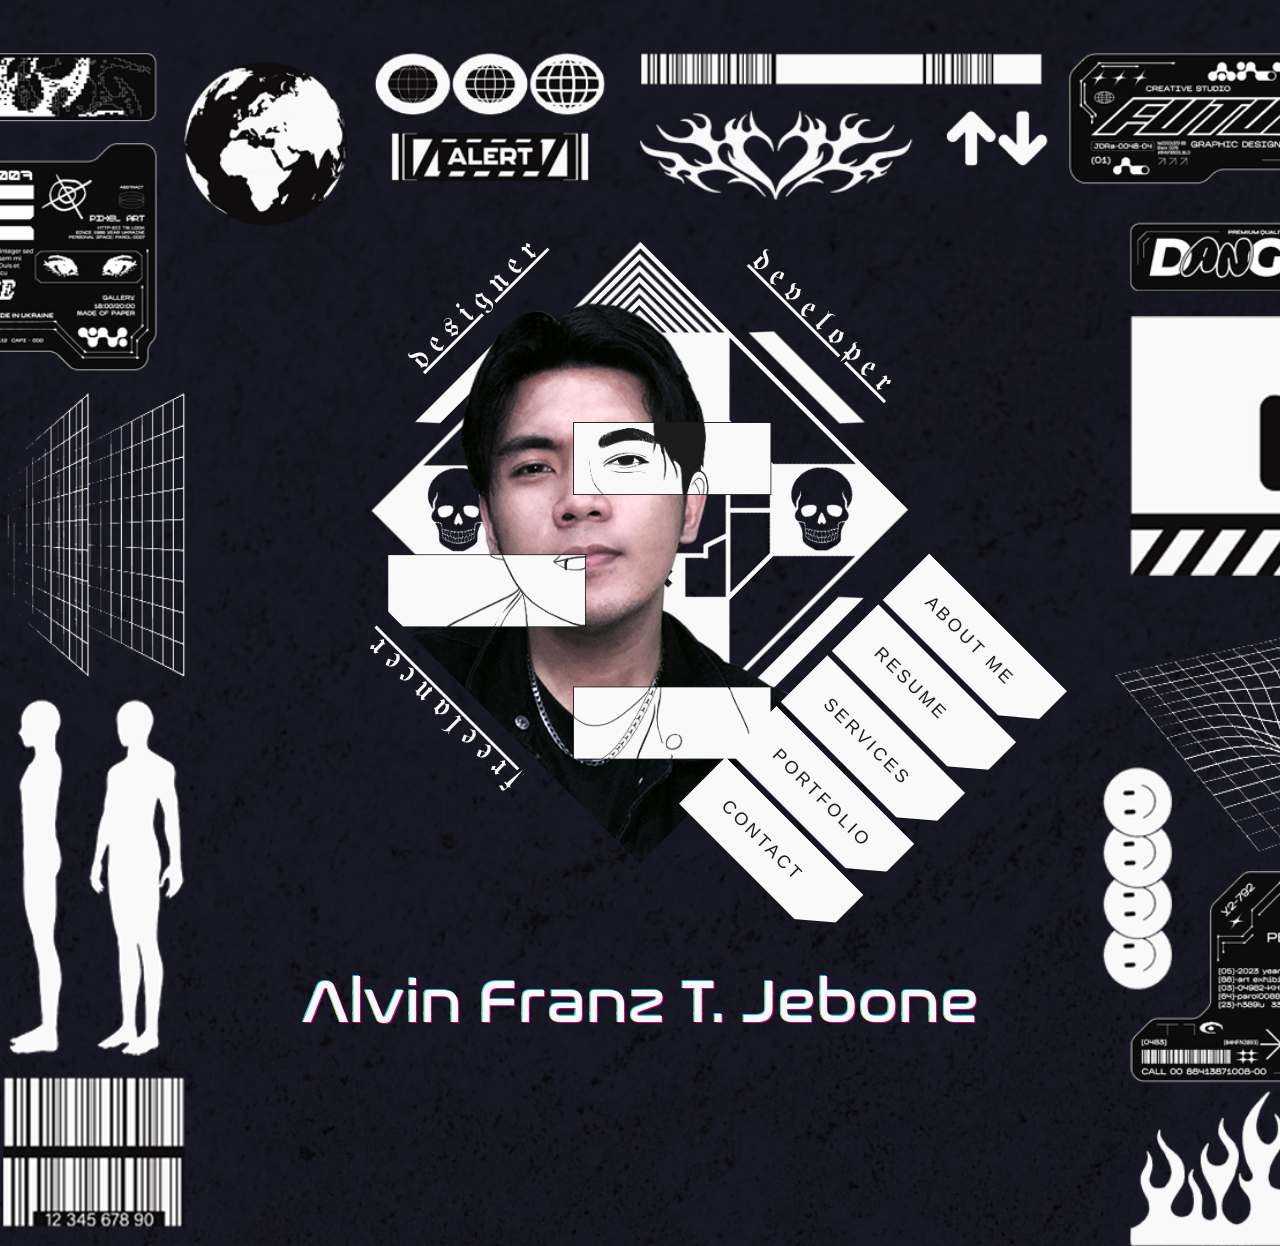
==== commit dfeec566: "recent changes" ====
--- a/index.html
+++ b/index.html
@@ -60,7 +60,8 @@
 					<div class='front-person-img' >
 						
 						<!--person's image-->
-						<img src='img/pfp.png' alt='Symp' >
+						<img src='img/pfp.png' alt='Symp'>
+						<img src='img/pfp-mask.png' alt='Symp-mask'>
 						<!--/person's image-->
 						
 					</div>
@@ -114,28 +115,23 @@
 							</li>
 							
 							<li>
-								<a href='#' data-section='blog' >My Blog</a>
-							</li>
-							
-							<li>
 								<a href='#' data-section='contact' >Contact</a>
 							</li>
 							
-							<li>
-								<a href='#' >Hire Me!</a>
-							</li>
-							
 						</ul>
 						
 					</nav>
 					
 					
 					
-					<div class='front-heading text-center' >
-						
-						<h2>
-							Alvin Franz T. Jebone
-						</h2>
+					<div class='front-heading text-center glitch-container' >
+						<div class="stack" style="--stacks: 3;">
+							<h2 style="--index: 0;">Alvin Franz T. Jebone</h2>
+							<h2 style="--index: 1;">Alvin Franz T. Jebone</h2>
+							<h2 style="--index: 2;">Alvin Franz T. Jebone</h2>
+						</div>
+						
+						
 						
 					
 						
@@ -257,10 +253,10 @@
 									
 									<div class='content' >
 										
-										<h4>Creative</h4>
-										
-										<p>
-											Ut aboramus, numquam corpora qui naex. Dolore aliquando id duo, voluptua laboramus quo ad.
+										<h4>Developer</h4>
+										
+										<p>
+											I build things with code, making ideas work the way they should. If there's a problem, I’ll find a way to fix it.
 										</p>
 										
 									</div>
@@ -277,10 +273,10 @@
 									
 									<div class='content' >
 										
-										<h4>Winner</h4>
-										
-										<p>
-											Ut aboramus, numquam corpora qui naex. Dolore aliquando id duo, voluptua laboramus quo ad.
+										<h4>Designer</h4>
+										
+										<p>
+											Function and form go hand in hand. A thing’s got to work, but it’s got to look the part too.
 										</p>
 										
 									</div>
@@ -297,10 +293,10 @@
 									
 									<div class='content' >
 										
-										<h4>Smart</h4>
-										
-										<p>
-											Ut aboramus, numquam corpora qui naex. Dolore aliquando id duo, voluptua laboramus quo ad.
+										<h4>Problem-Solver</h4>
+										
+										<p>
+											When something’s broken, I don’t sit around complaining. I figure it out, no matter what it takes.
 										</p>
 										
 									</div>
@@ -317,10 +313,10 @@
 									
 									<div class='content' >
 										
-										<h4>Powerful</h4>
-										
-										<p>
-											Ut aboramus, numquam corpora qui naex. Dolore aliquando id duo, voluptua laboramus quo ad.
+										<h4>Technophile</h4>
+										
+										<p>
+											The world moves forward, and I keep up. If there’s something new, I’ll learn it, master it, and put it to use.
 										</p>
 										
 									</div>
@@ -339,10 +335,10 @@
 									
 									<div class='content' >
 										
-										<h4>Helper</h4>
-										
-										<p>
-											Ut aboramus, numquam corpora qui naex. Dolore aliquando id duo, voluptua laboramus quo ad.
+										<h4>Adaptable</h4>
+										
+										<p>
+											Situations change, and so do I. Whatever’s thrown my way, I adjust, and I thrive.
 										</p>
 										
 									</div>
@@ -359,10 +355,10 @@
 									
 									<div class='content' >
 										
-										<h4>Intelligent</h4>
-										
-										<p>
-											Ut aboramus, numquam corpora qui naex. Dolore aliquando id duo, voluptua laboramus quo ad.
+										<h4>Collaborative</h4>
+										
+										<p>
+											No one wins a war alone. I work with others, share ideas, and make things happen.
 										</p>
 										
 									</div>
@@ -379,10 +375,10 @@
 									
 									<div class='content' >
 										
-										<h4>Gamer</h4>
-										
-										<p>
-											Ut aboramus, numquam corpora qui naex. Dolore aliquando id duo, voluptua laboramus quo ad.
+										<h4>Visionary</h4>
+										
+										<p>
+											I see things not just as they are, but as they could be. Then, I go out and make it real.
 										</p>
 										
 									</div>
@@ -399,10 +395,10 @@
 									
 									<div class='content' >
 										
-										<h4>Healthy</h4>
-										
-										<p>
-											Ut aboramus, numquam corpora qui naex. Dolore aliquando id duo, voluptua laboramus quo ad.
+										<h4>Disciplined</h4>
+										
+										<p>
+											Talent’s one thing, but without discipline, it means nothing. I put in the work, every damn day.
 										</p>
 										
 									</div>
@@ -459,7 +455,73 @@
 					
 				</div>
 				
-				
+				<div class='testimonials-block section-block' >
+					<div class='container' >
+					
+						<div class='section-header text-center' >
+							
+							<h2 class='animate text-over-block' >Testimonials</h2>
+							
+							
+							<!--divider-->
+							<div class='divider-draft center' ></div>
+							<!--/divider-->
+							
+							
+						</div>
+						
+						<div class='row' >
+							
+							<div class='col-md-8 col-md-offset-2' >
+								
+								<div class='testimonials-slider' >
+									
+									<div class='testimonial' >
+										<p>
+											
+											Ad optere volibus nec, sea ei civibus prasent. At timeam expetenda inciderint has. Invidunt constituto ne per, paulo omnium queum his eu, cu congue consul cetero. Invidunt constituto ne per, paulo omnium his eu, cu congue consul cetero.
+										
+										</p>
+										
+										<div class='author' >
+											<h4>Jack Smith</h4>
+											<p>CEO at Google</p>
+										</div>
+									</div>
+									
+									<div class='testimonial' >
+										<p>
+											Ad oportere voluptatibus nec, sea ei civibus praesent. At timeam expetenda inciderint has. Invidunt constituto ne per, paulo omnium quaerendum his eu, cu congue consul cetero. Invidunt constituto ne per, paulo omnium quaerendum his eu, cu congue consul cetero.
+										</p>
+										
+										<div class='author' >
+											<h4>Jessica Smith</h4>
+											<p>CEO at Google</p>
+										</div>
+									</div>
+									
+									<div class='testimonial' >
+										<p>
+											Ad oportere voluptatibus nec, sea ei civibus praesent. At timeam expetenda inciderint has. Invidunt constituto ne per, paulo omnium quaerendum his eu, cu congue consul cetero. Invidunt constituto ne per, paulo omnium quaerendum his eu, cu congue consul cetero.
+										</p>
+										
+										<div class='author' >
+											<h4>Jim Smith</h4>
+											<p>CEO at Google</p>
+										</div>
+									</div>
+									
+									
+									
+									
+								</div>
+								
+							</div>
+							
+						</div>
+					
+					</div>
+				</div>
 				
 				<div class='footer bg-lightgray section-block' >
 					
@@ -519,7 +581,7 @@
 						<div class='col-md-6 col-md-offset-3' >
 							<div class='section-header text-center' >
 								
-								<h2 class='animate text-over-block' >My Resume</h2>
+								<h2 class='animate text-over-block' >my resume.</h2>
 								
 								<!--divider-->
 								<div class='divider-draft center' ></div>
--- a/css/style.css
+++ b/css/style.css
@@ -37,6 +37,16 @@
 /*=======================================================================
 	General CSS
 =======================================================================*/
+:root {
+	--shimmy-distance: 5;
+	--primary-hue: 0;
+	--primary-lightness: 50;
+	--color: #fff;
+	--black: #0d0d0d;
+	--shadow-primary-hue: 180;
+	--shadow-secondary-hue: 60;
+}
+
 *{
 	margin:0;
 	padding:0;
@@ -199,10 +209,10 @@
 	right:0;
 	top:0;
 	bottom:0;
-	border:solid 4px #BBB;
 	padding-top:100px;
 	z-index:-9;
-	background:#FFF;
+	background-image: url(../img/bg.png);
+	background-size: cover;
 	overflow-y:auto;
 	opacity:0;
 	visibility:hidden;
@@ -221,7 +231,7 @@
 }
 .footer{
 	padding:30px 0;
-	background:#FFF;
+	background:#1d1d1d;
 	border-top:solid 1px #F0F0F0;
 }
 .footer h4{
@@ -229,9 +239,13 @@
 	letter-spacing:4px;
 	margin:0;
 	margin-top:3.5px;
-	font-style:italic;
-	font-family:'Playfair Display', serif;
-	color:#999;
+	color:#f9f9f9;
+	font-family: "Martian Mono", serif;
+	font-optical-sizing: auto;
+	font-weight: 600;
+	font-style: normal;
+	font-variation-settings:
+		"wdth" 112.5;
 }
 .footer-social{
 	margin:0;
@@ -296,6 +310,17 @@
 	overflow:hidden;
 }
 
+@font-face {
+    font-family: 'Nasalization';
+    src: url('../fonts/nasalization.woff2') format('woff2');
+}
+
+@font-face {
+	font-family: 'Cyber';
+	src: url("https://assets.codepen.io/605876/Blender-Pro-Bold.otf");
+	font-display: swap;
+  }
+
 /*=======================================================================
 	Preloader
 =======================================================================*/
@@ -305,11 +330,14 @@
 	left:0;
 	right:0;
 	bottom:0;
-	background:#FFF;
+	background-image: url('../img/bg.png');
+	background-size: cover;
+	background-position: center;
+	background-repeat:no-repeat;
 	z-index:199;
-	-webkit-transition:all .5s ease;
-	-moz-transition:all .5s ease;
-	transition:all .5s ease;
+	-webkit-transition:all 1.5s ease;
+	-moz-transition:all 1.5s ease;
+	transition:all 1.5s ease;
 }
 .js #preloader .loader{
 	position:absolute;
@@ -322,11 +350,6 @@
 	transform:translate(-50%, -50%);	
 }
 .js body.loaded #preloader{
-	-webkit-transform:scale(.6) translateY(-100%);
-	-moz-transform:scale(.6) translateY(-100%);
-	-ms-transform:scale(.6) translateY(-100%);
-	-o-transform:scale(.6) translateY(-100%);
-	transform:scale(.6) translateY(-100%);
 	opacity:0;
 	visibility:hidden;
 	z-index:-1;
@@ -338,7 +361,7 @@
 .divider-draft{
 	position:relative;
 	height:2px;
-	background:#333;
+	background:#f9f9f9;
 	width:40px;
 	display:block;
 	margin:15px 0;
@@ -348,7 +371,7 @@
 	content: ' ';
 	width:25px;
 	height:1px;
-	background:#333;
+	background:#f9f9f9;
 	position:absolute;
 	left:0;
 }
@@ -467,23 +490,77 @@
 	text-align:center;
 	margin-top:190px;
 }
-.front-heading > h2{
-	font-size:50px;
-	letter-spacing:0px;
-	position:relative;
-	position:relative;
-	line-height:1em;
-	display:inline-block;
-	*display:inline;
-	*zoom:1;
-	z-index:10;
-	color:#f9f9f9;
-	font-family: "Martian Mono", serif;
-	font-optical-sizing: auto;
-	font-weight: 600;
+
+.glitch-container {
+	display: flex;
+	flex-direction: column;
+}
+
+.front-heading > .stack {
+	display: grid;
+  	grid-template-columns: 1fr;
+}
+
+.front-heading > .stack > h2 {
+	color: #F9f9f9;
+	font-family: "Nasalization";
+	font-weight: 400;
 	font-style: normal;
-	font-variation-settings:
-    	"wdth" 100;
+	grid-row-start: 1;
+	grid-column-start: 1;
+	font-size: 6rem;
+	--stack-height: calc(100% / var(--stacks) - 1px);
+	--inverse-index: calc(calc(var(--stacks) - 1) - var(--index));
+	--clip-top: calc(var(--stack-height) * var(--index));
+	--clip-bottom: calc(var(--stack-height) * var(--inverse-index));
+	clip-path: inset(var(--clip-top) 0 var(--clip-bottom) 0);
+	animation: stack 340ms cubic-bezier(.46,.29,0,1.24) 1 backwards calc(var(--index) * 120ms), glitch 1s ease infinite 2s alternate-reverse;
+	text-shadow:1px 1px rgba(246, 0, 153,0.8),
+             -1px -1px rgba(15, 210, 255,0.8),
+             -1px 0px rgba(255, 210, 0, 1);
+}
+
+.front-heading > .stack > h2:hover {
+	cursor: default;
+	-webkit-animation: wiggle 0.2s infinite;
+	/*transition:all ease-out 0.1s;*/
+	text-shadow:30px 13px rgba(246, 0, 153,0.8),
+			   -38px -4px rgba(15, 210, 255,0.8),
+			   -2px -4px rgba(255, 210, 0, 1);
+}
+
+.front-heading > .stack span:nth-child(odd) { --glitch-translate: 48px; }
+.front-heading > .stack span:nth-child(even) { --glitch-translate: -32px; }
+
+@keyframes stack {
+  0% {
+    opacity: 0.7;
+    transform: translateX(-50%);
+    text-shadow: -2px 3px 0 red, 2px -3px 0 blue;
+  };
+  60% {
+    opacity: 0.5;
+    transform: translateX(90%);
+  }
+  80% {
+    transform: none;
+    opacity: 1;
+    text-shadow: 2px -3px 0 red, -2px 3px 0 blue;
+  }
+  100% {
+    text-shadow: none;
+  }
+}
+
+@keyframes glitch {
+  0% {
+    text-shadow: -2px 3px 0 red, 2px -3px 0 blue;
+    transform: translate(var(--glitch-translate));
+  }
+  2% {
+    text-shadow: 2px -3px 0 red, -2px 3px 0 blue;
+  }
+  4%, 100% {  text-shadow: none; transform: none; }
 }
 
 .front-person-img{
@@ -506,7 +583,7 @@
 	transform:rotate(45deg);
 	border-radius:0;
 }
-.front-person-img > img{
+.front-person-img > img:first-child {
 	max-width:100%;
 	vertical-align:bottom;
 	-webkit-transform:rotate(-45deg) translateY(40px);
@@ -514,6 +591,35 @@
 	-ms-transform:rotate(-45deg) translateY(40px);
 	-o-transform:rotate(-45deg) translateY(40px);
 	transform:rotate(-45deg) translateY(40px);
+}
+
+.front-person-img > img:last-child {
+    position: absolute;
+    top: 0;
+    left: 0;
+    max-width: 100%; /* Ensure it covers the base image */
+    object-fit: cover; /* Ensures it doesn't distort */
+	-webkit-transform:rotate(-45deg) translateY(40px);
+	-moz-transform:rotate(-45deg) translateY(40px);
+	-ms-transform:rotate(-45deg) translateY(40px);
+	-o-transform:rotate(-45deg) translateY(40px);
+    transform: rotate(-45deg) translateY(40px);
+	animation: noise-3 var(--random-duration) linear infinite;
+}
+
+@keyframes noise-3 {
+	0%, 3%, 5%, 42%, 44%, 100% {
+		opacity: 1;
+		transform: rotate(-45deg) translateY(40px) scaleY(1);
+	}
+	4.3% {
+		opacity: 1;
+		transform: rotate(-45deg) translateY(40px) scaleY(4);
+	}
+	43% {
+		opacity: 1;
+		transform: rotate(-45deg) translateY(40px) scaleX(10) rotate(60deg);
+	}
 }
 
 .front-person-titles{
@@ -541,7 +647,32 @@
 	letter-spacing:9px;
 	line-height:1em;
 	text-decoration: underline;
-}
+	cursor: default;
+}
+
+.front-person-titles > span:hover {
+	-webkit-animation: wiggle 0.1s 10;
+	/*transition:all ease-out 0.1s;*/
+	text-shadow:30px 13px rgba(246, 0, 153,0.8),
+				-38px -4px rgba(15, 210, 255,0.8),
+				-2px -4px rgba(255, 210, 0, 1);
+}
+
+@-webkit-keyframes wiggle {
+    0% { -webkit-transform: skewX(24deg); } 
+    10% { -webkit-transform: skewX(-8deg); }
+    20% { -webkit-transform: skewX(55deg); }
+    30% { -webkit-transform: skewX(-90deg); }
+    40% { -webkit-transform: skewX(29deg); }
+    50% { -webkit-transform: skewX(-90deg); }
+    60% { -webkit-transform: skewX(3deg); }
+    70% { -webkit-transform: skewX(-2deg); }
+    80% { -webkit-transform: skewX(1deg); }
+    90% { -webkit-transform: skewX(10deg); }
+    100% { -webkit-transform: skewX(0deg); }
+}
+
+
 .front-person-titles > .t1{
 	left:5px;
 	bottom:0;
@@ -615,28 +746,36 @@
 .front-person-links > ul > li > a{
 	display:block;
 	font-size:14px;
-	padding:15px 0;
-	margin-top: 15px;
+	margin-top: 6px;
 	cursor:pointer;
 	-webkit-transition:all .3s ease;
 	-moz-transition:all .3s ease;
 	transition:all .3s ease;
 	position:relative;
-	color:#f9f9f9;
+	color:#1d1d1d;
 	text-align:left;
 	text-transform:uppercase;
 	letter-spacing:3px;
 	text-decoration:none;
 	line-height:1em;
-	font-family: "Martian Mono", serif;
+	font-family: "Cyber", sans-serif;
 	font-optical-sizing: auto;
-	font-weight: 600;
+	font-weight: 200;
 	font-style: normal;
+	font-size: 18px;
 	font-variation-settings:
 		"wdth" 100;
-	border: 2px solid #f9f9f9;
-	border-inline-start: #F5F5F5;
-	border-inline-end: #333;
+
+	background: #f9f9f9;
+	outline: transparent;
+	border: 0;
+	min-width: 150px;
+	-webkit-clip-path: polygon(0% 110%, 0% 0%, 110% 0%, 110% 35%, 80% 110%, 40% 110%);
+	clip-path: polygon(0% 110%, 0% 0%, 110% 0%, 110% 35%, 80% 110%, 40% 110%);
+	padding: 24px 32px;
+	box-shadow: -2px 0 1px 0px inset var(--shadow-primary);
+	transition: background 0.1s ease;
+
 }
 .front-person-links > ul > li > a:before,
 .front-person-links > ul > li > a:after{
@@ -659,16 +798,347 @@
 	margin-left:15px;
 	margin-right:0;
 	display:none;
-}
+	content: 'R25';
+	position: absolute;
+	padding: 10px;
+	letter-spacing: 1px;
+	padding: 1px 4px;
+	line-height: 1;
+	bottom: -5%;
+	right: 5%;
+	background: var(--shadow-secondary);
+	color: var(--black);
+	box-shadow: 2px 0 1px 0 inset var(--shadow-primary);
+	}
 .front-person-links > ul > li > a:hover{
-	color:#B7A389;
+	display: block;
+	--primary-lightness: 40;
 }
 .front-person-links > ul > li > a:hover:after,
 .front-person-links > ul > li > a:hover:before{
 	width:25px;
 	background:#999;
 }
-
+@-moz-keyframes shimmy-text {
+	0% {
+	  -webkit-clip-path: inset(2% 0 95% 0);
+	  clip-path: inset(2% 0 95% 0);
+	}
+	2%, 8% {
+	  -webkit-clip-path: inset(78% 0 0 0);
+	  clip-path: inset(78% 0 0 0);
+	  transform: translate(calc(var(--shimmy-distance) * -1%), 0);
+	}
+	6% {
+	  -webkit-clip-path: inset(78% 0 0 0);
+	  clip-path: inset(78% 0 0 0);
+	  transform: translate(calc(var(--shimmy-distance) * 1%), 0);
+	}
+	9% {
+	  -webkit-clip-path: inset(78% 0 0 0);
+	  clip-path: inset(78% 0 0 0);
+	  transform: translate(0, 0);
+	}
+	10% {
+	  -webkit-clip-path: inset(44% 0 46% 0);
+	  clip-path: inset(44% 0 46% 0);
+	  transform: translate(calc(var(--shimmy-distance) * 1%), 0);
+	}
+	13% {
+	  -webkit-clip-path: inset(44% 0 46% 0);
+	  clip-path: inset(44% 0 46% 0);
+	  transform: translate(0, 0);
+	}
+	14%, 21% {
+	  -webkit-clip-path: inset(0 0 100% 0);
+	  clip-path: inset(0 0 100% 0);
+	  transform: translate(calc(var(--shimmy-distance) * 1%), 0);
+	}
+	15%, 20% {
+	  -webkit-clip-path: inset(40% 0 60% 0);
+	  clip-path: inset(40% 0 60% 0);
+	  transform: translate(calc(var(--shimmy-distance) * 1%), 0);
+	}
+	25% {
+	  -webkit-clip-path: inset(40% 0 15% 0);
+	  clip-path: inset(40% 0 15% 0);
+	  transform: translate(calc(var(--shimmy-distance) * 1%), 0);
+	}
+	30% {
+	  -webkit-clip-path: inset(40% 0 15% 0);
+	  clip-path: inset(40% 0 15% 0);
+	  transform: translate(calc(var(--shimmy-distance) * -1%), 0);
+	}
+	35%, 45% {
+	  -webkit-clip-path: inset(63% 0 20% 0);
+	  clip-path: inset(63% 0 20% 0);
+	  transform: translate(calc(var(--shimmy-distance) * -1%));
+	}
+	40% {
+	  -webkit-clip-path: inset(63% 0 20% 0);
+	  clip-path: inset(63% 0 20% 0);
+	  transform: translate(calc(var(--shimmy-distance) * 1%));
+	}
+	50% {
+	  -webkit-clip-path: inset(63% 0 20% 0);
+	  clip-path: inset(63% 0 20% 0);
+	  transform: translate(0, 0);
+	}
+	55% {
+	  -webkit-clip-path: inset(0 0 90% 0);
+	  clip-path: inset(0 0 90% 0);
+	  transform: translate(calc(var(--shimmy-distance) * 1%), 0);
+	}
+	60% {
+	  -webkit-clip-path: inset(0 0 90% 0);
+	  clip-path: inset(0 0 90% 0);
+	  transform: translate(0, 0);
+	}
+	31%, 61%, 100% {
+	  -webkit-clip-path: inset(0 0 100% 0);
+	  clip-path: inset(0 0 100% 0);
+	}
+  }
+  @-webkit-keyframes shimmy-text {
+	0% {
+	  -webkit-clip-path: inset(2% 0 95% 0);
+	  clip-path: inset(2% 0 95% 0);
+	}
+	2%, 8% {
+	  -webkit-clip-path: inset(78% 0 0 0);
+	  clip-path: inset(78% 0 0 0);
+	  transform: translate(calc(var(--shimmy-distance) * -1%), 0);
+	}
+	6% {
+	  -webkit-clip-path: inset(78% 0 0 0);
+	  clip-path: inset(78% 0 0 0);
+	  transform: translate(calc(var(--shimmy-distance) * 1%), 0);
+	}
+	9% {
+	  -webkit-clip-path: inset(78% 0 0 0);
+	  clip-path: inset(78% 0 0 0);
+	  transform: translate(0, 0);
+	}
+	10% {
+	  -webkit-clip-path: inset(44% 0 46% 0);
+	  clip-path: inset(44% 0 46% 0);
+	  transform: translate(calc(var(--shimmy-distance) * 1%), 0);
+	}
+	13% {
+	  -webkit-clip-path: inset(44% 0 46% 0);
+	  clip-path: inset(44% 0 46% 0);
+	  transform: translate(0, 0);
+	}
+	14%, 21% {
+	  -webkit-clip-path: inset(0 0 100% 0);
+	  clip-path: inset(0 0 100% 0);
+	  transform: translate(calc(var(--shimmy-distance) * 1%), 0);
+	}
+	15%, 20% {
+	  -webkit-clip-path: inset(40% 0 60% 0);
+	  clip-path: inset(40% 0 60% 0);
+	  transform: translate(calc(var(--shimmy-distance) * 1%), 0);
+	}
+	25% {
+	  -webkit-clip-path: inset(40% 0 15% 0);
+	  clip-path: inset(40% 0 15% 0);
+	  transform: translate(calc(var(--shimmy-distance) * 1%), 0);
+	}
+	30% {
+	  -webkit-clip-path: inset(40% 0 15% 0);
+	  clip-path: inset(40% 0 15% 0);
+	  transform: translate(calc(var(--shimmy-distance) * -1%), 0);
+	}
+	35%, 45% {
+	  -webkit-clip-path: inset(63% 0 20% 0);
+	  clip-path: inset(63% 0 20% 0);
+	  transform: translate(calc(var(--shimmy-distance) * -1%));
+	}
+	40% {
+	  -webkit-clip-path: inset(63% 0 20% 0);
+	  clip-path: inset(63% 0 20% 0);
+	  transform: translate(calc(var(--shimmy-distance) * 1%));
+	}
+	50% {
+	  -webkit-clip-path: inset(63% 0 20% 0);
+	  clip-path: inset(63% 0 20% 0);
+	  transform: translate(0, 0);
+	}
+	55% {
+	  -webkit-clip-path: inset(0 0 90% 0);
+	  clip-path: inset(0 0 90% 0);
+	  transform: translate(calc(var(--shimmy-distance) * 1%), 0);
+	}
+	60% {
+	  -webkit-clip-path: inset(0 0 90% 0);
+	  clip-path: inset(0 0 90% 0);
+	  transform: translate(0, 0);
+	}
+	31%, 61%, 100% {
+	  -webkit-clip-path: inset(0 0 100% 0);
+	  clip-path: inset(0 0 100% 0);
+	}
+  }
+  @-o-keyframes shimmy-text {
+	0% {
+	  -webkit-clip-path: inset(2% 0 95% 0);
+	  clip-path: inset(2% 0 95% 0);
+	}
+	2%, 8% {
+	  -webkit-clip-path: inset(78% 0 0 0);
+	  clip-path: inset(78% 0 0 0);
+	  transform: translate(calc(var(--shimmy-distance) * -1%), 0);
+	}
+	6% {
+	  -webkit-clip-path: inset(78% 0 0 0);
+	  clip-path: inset(78% 0 0 0);
+	  transform: translate(calc(var(--shimmy-distance) * 1%), 0);
+	}
+	9% {
+	  -webkit-clip-path: inset(78% 0 0 0);
+	  clip-path: inset(78% 0 0 0);
+	  transform: translate(0, 0);
+	}
+	10% {
+	  -webkit-clip-path: inset(44% 0 46% 0);
+	  clip-path: inset(44% 0 46% 0);
+	  transform: translate(calc(var(--shimmy-distance) * 1%), 0);
+	}
+	13% {
+	  -webkit-clip-path: inset(44% 0 46% 0);
+	  clip-path: inset(44% 0 46% 0);
+	  transform: translate(0, 0);
+	}
+	14%, 21% {
+	  -webkit-clip-path: inset(0 0 100% 0);
+	  clip-path: inset(0 0 100% 0);
+	  transform: translate(calc(var(--shimmy-distance) * 1%), 0);
+	}
+	15%, 20% {
+	  -webkit-clip-path: inset(40% 0 60% 0);
+	  clip-path: inset(40% 0 60% 0);
+	  transform: translate(calc(var(--shimmy-distance) * 1%), 0);
+	}
+	25% {
+	  -webkit-clip-path: inset(40% 0 15% 0);
+	  clip-path: inset(40% 0 15% 0);
+	  transform: translate(calc(var(--shimmy-distance) * 1%), 0);
+	}
+	30% {
+	  -webkit-clip-path: inset(40% 0 15% 0);
+	  clip-path: inset(40% 0 15% 0);
+	  transform: translate(calc(var(--shimmy-distance) * -1%), 0);
+	}
+	35%, 45% {
+	  -webkit-clip-path: inset(63% 0 20% 0);
+	  clip-path: inset(63% 0 20% 0);
+	  transform: translate(calc(var(--shimmy-distance) * -1%));
+	}
+	40% {
+	  -webkit-clip-path: inset(63% 0 20% 0);
+	  clip-path: inset(63% 0 20% 0);
+	  transform: translate(calc(var(--shimmy-distance) * 1%));
+	}
+	50% {
+	  -webkit-clip-path: inset(63% 0 20% 0);
+	  clip-path: inset(63% 0 20% 0);
+	  transform: translate(0, 0);
+	}
+	55% {
+	  -webkit-clip-path: inset(0 0 90% 0);
+	  clip-path: inset(0 0 90% 0);
+	  transform: translate(calc(var(--shimmy-distance) * 1%), 0);
+	}
+	60% {
+	  -webkit-clip-path: inset(0 0 90% 0);
+	  clip-path: inset(0 0 90% 0);
+	  transform: translate(0, 0);
+	}
+	31%, 61%, 100% {
+	  -webkit-clip-path: inset(0 0 100% 0);
+	  clip-path: inset(0 0 100% 0);
+	}
+  }
+  @keyframes shimmy-text {
+	0% {
+	  -webkit-clip-path: inset(2% 0 95% 0);
+	  clip-path: inset(2% 0 95% 0);
+	}
+	2%, 8% {
+	  -webkit-clip-path: inset(78% 0 0 0);
+	  clip-path: inset(78% 0 0 0);
+	  transform: translate(calc(var(--shimmy-distance) * -1%), 0);
+	}
+	6% {
+	  -webkit-clip-path: inset(78% 0 0 0);
+	  clip-path: inset(78% 0 0 0);
+	  transform: translate(calc(var(--shimmy-distance) * 1%), 0);
+	}
+	9% {
+	  -webkit-clip-path: inset(78% 0 0 0);
+	  clip-path: inset(78% 0 0 0);
+	  transform: translate(0, 0);
+	}
+	10% {
+	  -webkit-clip-path: inset(44% 0 46% 0);
+	  clip-path: inset(44% 0 46% 0);
+	  transform: translate(calc(var(--shimmy-distance) * 1%), 0);
+	}
+	13% {
+	  -webkit-clip-path: inset(44% 0 46% 0);
+	  clip-path: inset(44% 0 46% 0);
+	  transform: translate(0, 0);
+	}
+	14%, 21% {
+	  -webkit-clip-path: inset(0 0 100% 0);
+	  clip-path: inset(0 0 100% 0);
+	  transform: translate(calc(var(--shimmy-distance) * 1%), 0);
+	}
+	15%, 20% {
+	  -webkit-clip-path: inset(40% 0 60% 0);
+	  clip-path: inset(40% 0 60% 0);
+	  transform: translate(calc(var(--shimmy-distance) * 1%), 0);
+	}
+	25% {
+	  -webkit-clip-path: inset(40% 0 15% 0);
+	  clip-path: inset(40% 0 15% 0);
+	  transform: translate(calc(var(--shimmy-distance) * 1%), 0);
+	}
+	30% {
+	  -webkit-clip-path: inset(40% 0 15% 0);
+	  clip-path: inset(40% 0 15% 0);
+	  transform: translate(calc(var(--shimmy-distance) * -1%), 0);
+	}
+	35%, 45% {
+	  -webkit-clip-path: inset(63% 0 20% 0);
+	  clip-path: inset(63% 0 20% 0);
+	  transform: translate(calc(var(--shimmy-distance) * -1%));
+	}
+	40% {
+	  -webkit-clip-path: inset(63% 0 20% 0);
+	  clip-path: inset(63% 0 20% 0);
+	  transform: translate(calc(var(--shimmy-distance) * 1%));
+	}
+	50% {
+	  -webkit-clip-path: inset(63% 0 20% 0);
+	  clip-path: inset(63% 0 20% 0);
+	  transform: translate(0, 0);
+	}
+	55% {
+	  -webkit-clip-path: inset(0 0 90% 0);
+	  clip-path: inset(0 0 90% 0);
+	  transform: translate(calc(var(--shimmy-distance) * 1%), 0);
+	}
+	60% {
+	  -webkit-clip-path: inset(0 0 90% 0);
+	  clip-path: inset(0 0 90% 0);
+	  transform: translate(0, 0);
+	}
+	31%, 61%, 100% {
+	  -webkit-clip-path: inset(0 0 100% 0);
+	  clip-path: inset(0 0 100% 0);
+	}
+  }
 
 /*=======================================================================
 	About Section
@@ -1175,8 +1645,9 @@
 	-moz-transition:all .3s ease-in-out;
 	transition:all .3s ease-in-out;
 	font-size:0;
-	background:#B7A389;
-	color:#FFF;
+	background:#1d1d1d;
+	border: 1px solid #ffea00;
+	color:#f9f9f9;
 	position:relative;
 	top:0;
 }
@@ -1200,14 +1671,21 @@
 	transform:rotate(-45deg);
 }
 .service > .content > h4{
-	font-size:20px;
+	font-size:18px;
 	margin-top:50px;
 	margin-bottom:8px;
-	letter-spacing:2px;
+	letter-spacing: 1px;
+	color: #f9f9f9;
+	font-family: "Martian Mono", serif;
+	font-optical-sizing: auto;
+	font-weight: 600;
+	font-style: normal;
+	font-variation-settings:
+		"wdth" 112.5;
 }
 .service > .content > p{
 	line-height:1.6em;
-	color:#777;
+	color:#f9f9f9;
 }
 .pricing-block{
 	padding:120px 0;
@@ -1436,7 +1914,7 @@
 	*display:inline;
 	*zoom:1;
 	padding:12px 22px;
-	background:#333;
+	background:#1d1d1d;
 	color:#FFF;
 	-webkit-transition:all .3s ease;
 	-moz-transition:all .3s ease;
@@ -1446,8 +1924,8 @@
 }
 .post-more .more-link:hover,
 .symp-btn:hover{
-	background:#B7A389;
-	color:#FFF;
+	background:#ffea00;
+	color:#1d1d1d;
 }
 .symp-btn.link-btn{
 	background:transparent;
@@ -1940,13 +2418,13 @@
 		position:relative;
 		transform:none !important;
 		display:block;
-		margin:25px 0;
-		letter-spacing:10px;
-		font-size:16px;
-		text-transform:uppercase;
+		margin:16px 0;
+		letter-spacing:4px;
+		font-size:20px;
 		top:auto !important;
 		left:auto !important;
 		bottom:auto !important;
+		text-decoration: underline;
 	}
 	
 	.front-heading{
@@ -1964,7 +2442,7 @@
 		height:0;
 		margin-top:120px;
 	}
-	.front-person-img > img{
+	.front-person-img > img:first-child{
 		-webkit-transform:rotate(-45deg) translateY(45px);
 		-moz-transform:rotate(-45deg) translateY(45px);
 		-ms-transform:rotate(-45deg) translateY(45px);
@@ -1974,4 +2452,15 @@
 		bottom:0;
 		left:-40px;
 	}
+	.front-person-img > img:last-child{
+		left:3px;
+		top: -36px;
+		position:absolute;
+		bottom:0;
+		-webkit-transform:rotate(-45deg) translateY(45px);
+		-moz-transform:rotate(-45deg) translateY(45px);
+		-ms-transform:rotate(-45deg) translateY(45px);
+		-o-transform:rotate(-45deg) translateY(45px);
+		transform:rotate(-45deg) translateY(100px);
+	}
 }
--- a/css/color-black.css
+++ b/css/color-black.css
@@ -1,9 +1,6 @@
 .post-more .more-link:hover,
-.symp-btn:hover,
 .process:hover > .number,
 .pricing-table > .table-btn:hover,
-.service > .icon,
-.hobby > .icon,
 .timeline > li:not(.timeline-header):before,
 .footer-social > li > a:hover,
 .process > .number > span:after,
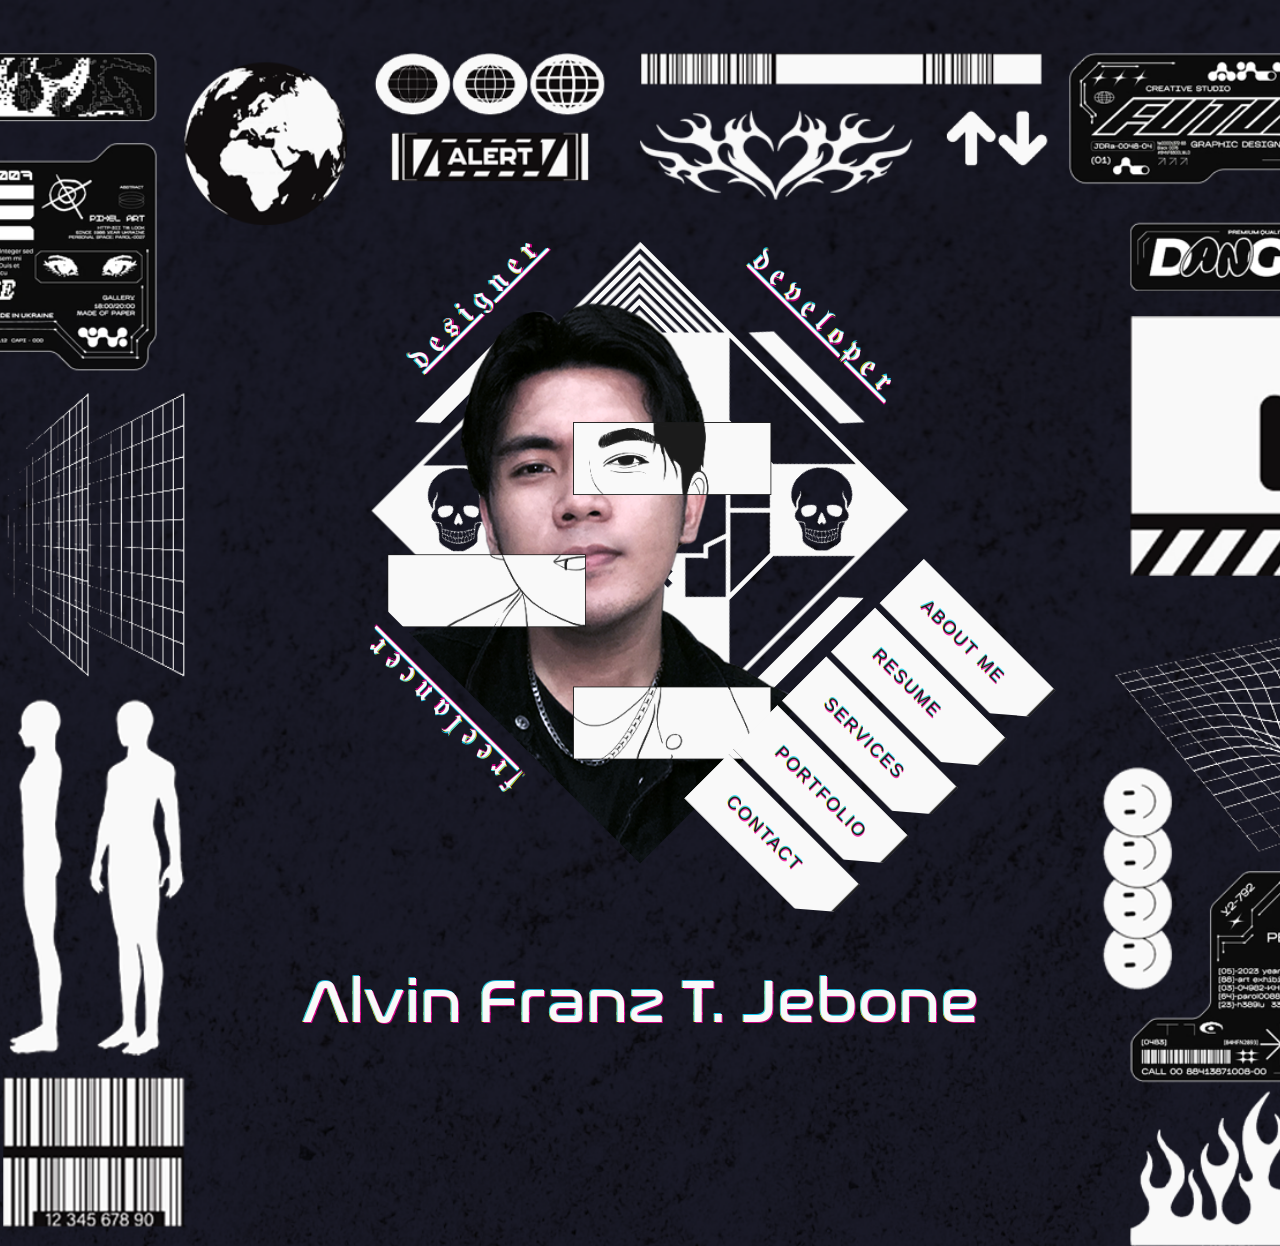
==== commit 6fa75029: "updated mar-11-25" ====
--- a/index.html
+++ b/index.html
@@ -99,23 +99,23 @@
 						<ul>
 							
 							<li>
-								<a href='#' data-section='about' >About Me</a>
+								<a href='#' data-section='about' ><span>About Me</span></a>
 							</li>
 							
 							<li>
-								<a href='#' data-section='resume' >Resume</a>
+								<a href='#' data-section='resume' ><span>Resume</span></a>
 							</li>
 							
 							<li>
-								<a href='#' data-section='services' >Services</a>
+								<a href='#' data-section='services' ><span>Services</span></a>
 							</li>
 							
 							<li>
-								<a href='#' data-section='portfolio' >Portfolio</a>
+								<a href='#' data-section='portfolio' ><span>Portfolio</span></a>
 							</li>
 							
 							<li>
-								<a href='#' data-section='contact' >Contact</a>
+								<a href='#' data-section='contact' ><span>Contact</span></a>
 							</li>
 							
 						</ul>
@@ -220,7 +220,7 @@
 									
 								</ul>
 								
-								<a href='#' class='symp-btn' >Hire Me For Work</a>
+								<a href='#' class='symp-btn'>Hire Me For Work</a>
 								
 								<a href='#' class='symp-btn' ><i class='ion-ios-download' ></i> Download Resume</a>
 								
@@ -398,7 +398,7 @@
 										<h4>Disciplined</h4>
 										
 										<p>
-											Talent’s one thing, but without discipline, it means nothing. I put in the work, every damn day.
+											Talent’s one thing, but without discipline, it means nothing. I put in the work, every day.
 										</p>
 										
 									</div>
@@ -415,113 +415,6 @@
 					</div>
 				</div>
 				
-				<div class='funfacts-block section-block' data-stellar-background-ratio='.2' >
-					
-					<div class='container' >
-						
-						<div class='row' >
-							
-							<div class='col-md-3 col-sm-6 funfact' >
-								<div class='content' >
-									<h4>243</h4>
-									<p>Awards Won</p>
-								</div>
-							</div>
-							
-							<div class='col-md-3 col-sm-6 funfact' >
-								<div class='content' >
-									<h4>845</h4>
-									<p>Happy Customers</p>
-								</div>
-							</div>
-							
-							<div class='col-md-3 col-sm-6 funfact' >
-								<div class='content' >
-									<h4>938</h4>
-									<p>Projects Done</p>
-								</div>
-							</div>
-							
-							<div class='col-md-3 col-sm-6 funfact' >
-								<div class='content' >
-									<h4>342</h4>
-									<p>Games Played</p>
-								</div>
-							</div>
-							
-						</div>
-						
-					</div>
-					
-				</div>
-				
-				<div class='testimonials-block section-block' >
-					<div class='container' >
-					
-						<div class='section-header text-center' >
-							
-							<h2 class='animate text-over-block' >Testimonials</h2>
-							
-							
-							<!--divider-->
-							<div class='divider-draft center' ></div>
-							<!--/divider-->
-							
-							
-						</div>
-						
-						<div class='row' >
-							
-							<div class='col-md-8 col-md-offset-2' >
-								
-								<div class='testimonials-slider' >
-									
-									<div class='testimonial' >
-										<p>
-											
-											Ad optere volibus nec, sea ei civibus prasent. At timeam expetenda inciderint has. Invidunt constituto ne per, paulo omnium queum his eu, cu congue consul cetero. Invidunt constituto ne per, paulo omnium his eu, cu congue consul cetero.
-										
-										</p>
-										
-										<div class='author' >
-											<h4>Jack Smith</h4>
-											<p>CEO at Google</p>
-										</div>
-									</div>
-									
-									<div class='testimonial' >
-										<p>
-											Ad oportere voluptatibus nec, sea ei civibus praesent. At timeam expetenda inciderint has. Invidunt constituto ne per, paulo omnium quaerendum his eu, cu congue consul cetero. Invidunt constituto ne per, paulo omnium quaerendum his eu, cu congue consul cetero.
-										</p>
-										
-										<div class='author' >
-											<h4>Jessica Smith</h4>
-											<p>CEO at Google</p>
-										</div>
-									</div>
-									
-									<div class='testimonial' >
-										<p>
-											Ad oportere voluptatibus nec, sea ei civibus praesent. At timeam expetenda inciderint has. Invidunt constituto ne per, paulo omnium quaerendum his eu, cu congue consul cetero. Invidunt constituto ne per, paulo omnium quaerendum his eu, cu congue consul cetero.
-										</p>
-										
-										<div class='author' >
-											<h4>Jim Smith</h4>
-											<p>CEO at Google</p>
-										</div>
-									</div>
-									
-									
-									
-									
-								</div>
-								
-							</div>
-							
-						</div>
-					
-					</div>
-				</div>
 				
 				<div class='footer bg-lightgray section-block' >
 					
@@ -537,22 +430,22 @@
 								<ul class='footer-social' >
 									<li>
 										<a href='#' >
+											<i class='ion-social-linkedin' ></i>
+										</a>
+									</li>
+									<li>
+										<a href='#' >
 											<i class='ion-social-facebook' ></i>
 										</a>
 									</li>
 									<li>
 										<a href='#' >
-											<i class='ion-social-twitter' ></i>
+											<i class='ion-social-instagram' ></i>
 										</a>
 									</li>
 									<li>
 										<a href='#' >
-											<i class='ion-social-pinterest' ></i>
-										</a>
-									</li>
-									<li>
-										<a href='#' >
-											<i class='ion-social-dribbble' ></i>
+											<i class='ion-social-youtube' ></i>
 										</a>
 									</li>
 								</ul>
@@ -598,257 +491,221 @@
 						<ul class='timeline' >
 							
 							<li class='timeline-header' >
+								<h4>Experience</h4>
+							</li>
+							
+							<li>
+								
+								<div class='timeline-desc' >
+									
+									<h4>2016 - Present</h4>
+									
+								</div>
+								
+								<div class='timeline-content' >
+									
+									<h4>Independent Multimedia Designer</h4>
+									<span>Self-employed<br>Dipolog, Philippines</span>
+									
+									<p>
+										I’ve taken on art commissions of all kinds—tattoo designs, concept art, whatever needed creating—and delivered work that speaks for itself. I’ve crafted logos and T-shirt designs for schools and businesses, ensuring their brand left a lasting mark. And when it came to film, I didn’t just edit—I directed, cut, and shaped every frame with precision, making sure the message hit exactly as intended.
+									</p>
+									
+								</div>
+								
+							</li>
+
+							<li class="inverse">
+								
+								<div class='timeline-desc' >
+									
+									<h4>Nov 2024 - Feb 2025</h4>
+									
+								</div>
+								
+								<div class='timeline-content' >
+									
+									<h4>Intern IT Specialist</h4>
+									<a href="https://dilg.gov.ph/"><span>Department of the Interior and Local Government - Zamboanga del Norte</span></a>
+									<span>Dipolog, Philippines</span>
+									
+									<p>
+										I sorted out problems—hardware, software, network—whatever needed fixing. Put together sharp promotional materials to make sure the message got across, both inside and out. And every day, I kept track of what was done, guaranteeing that all relevant parties were kept informed. Additionally, I built a website using a modern web framework to enhance our digital presence.
+									</p>
+									
+								</div>
+								
+							</li>
+							
+							<li>
+								
+								<div class='timeline-desc' >
+									
+									<h4>Nov 2021 - Mar 2022</h4>
+									
+								</div>
+								
+								<div class='timeline-content' >
+									
+									<h4>Web Design Intern</h4>
+									<a href="https://www.linkedin.com/company/rldbizsolutions/"><span>RLD Services - Digital Marketing</span></a>
+									<span>Cebu, Philippines</span>
+									
+									<p>
+										Even while working remotely during the pandemic, I introduced content management systems to accelerate workflow, ensuring efficiency didn’t falter. And when the design demanded more, I leveraged my HTML expertise—modifying front-end code to bring intricate designs to life, no matter the distance.
+									</p>
+									
+								</div>
+								
+							</li>
+							
+							
+							<li class='timeline-header' >
 								<h4>Education</h4>
 							</li>
 							
+							
 							<li>
 								
 								<div class='timeline-desc' >
 									
-									<h4>2005-2007</h4>
+									<h4>Jun 2018 - Jun 2023</h4>
 									
 								</div>
 								
 								<div class='timeline-content' >
 									
-									<h4>Masters Degree</h4>
-									<span>@CSS College Larkana</span>
+									<h4>BSc in Computer Science</h4>
+									<a href="http://www.norsu.edu.ph/"><span>Negros Oriental State University</span></a>
+									<span>Graduated</span>
 									
 									<p>
-										Consul latine iudicabit eu vel. Cu has animal eruditi voluptatibus. Eu volumus explicari sed. Mel mutat vituperata suscipiantur et, et fabellas explicari adipiscing quo.
+										I took it upon myself to write a thesis analyzing the sentiments of tweets on the 2022 oil crisis, a significant study that carried my partner. Beyond that, I put my graphic design skills to work for our CS Club, crafting logo concepts and ID lanyard designs. And when duty called, I stepped up—volunteering as a cadet officer, because some things are about more than just skill; they’re about service.
 									</p>
 									
 								</div>
 								
-							</li>
-							
-							<li class='inverse' >
-								
-								<div class='timeline-desc' >
-									
-									<h4>2005-2007</h4>
-									
-								</div>
-								
-								<div class='timeline-content' >
-									
-									<h4>Masters Degree</h4>
-									<span>@CSS College Larkana</span>
-									
-									<p>
-										Consul latine iudicabit eu vel. Cu has animal eruditi voluptatibus. Eu volumus explicari sed. Mel mutat vituperata suscipiantur et, et fabellas explicari adipiscing quo.
-									</p>
-									
-								</div>
-								
-							</li>
-							
-							<li>
-								
-								<div class='timeline-desc' >
-									
-									<h4>2005-2007</h4>
-									
-								</div>
-								
-								<div class='timeline-content' >
-									
-									<h4>Masters Degree</h4>
-									<span>@CSS College Larkana</span>
-									
-									<p>
-										Consul latine iudicabit eu vel. Cu has animal eruditi voluptatibus. Eu volumus explicari sed. Mel mutat vituperata suscipiantur et, et fabellas explicari adipiscing quo.
-									</p>
-									
-								</div>
-								
-							</li>
-							
-							
-							<li class='timeline-header' >
-								<h4>Experience</h4>
-							</li>
-							
-							
-							<li>
-								
-								<div class='timeline-desc' >
-									
-									<h4>2005-2007</h4>
-									
-								</div>
-								
-								<div class='timeline-content' >
-									
-									<h4>Web Designer</h4>
-									<span>@Themeforest</span>
-									
-									<p>
-										Consul latine iudicabit eu vel. Cu has animal eruditi voluptatibus. Eu volumus explicari sed. Mel mutat vituperata suscipiantur et, et fabellas explicari adipiscing quo.
-									</p>
-									
-								</div>
-								
-							</li>
-							
-							<li class='inverse' >
-								
-								<div class='timeline-desc' >
-									
-									<h4>2005-2007</h4>
-									
-								</div>
-								
-								<div class='timeline-content' >
-									
-									<h4>Web Developer</h4>
-									<span>@CodeCanyon</span>
-									
-									<p>
-										Consul latine iudicabit eu vel. Cu has animal eruditi voluptatibus. Eu volumus explicari sed. Mel mutat vituperata suscipiantur et, et fabellas explicari adipiscing quo.
-									</p>
-									
-								</div>
-								
-							</li>
-							
-							<li>
-								
-								<div class='timeline-desc' >
-									
-									<h4>2005-2007</h4>
-									
-								</div>
-								
-								<div class='timeline-content' >
-									
-									<h4>Blogger</h4>
-									<span>@blogspot</span>
-									
-									<p>
-										Consul latine iudicabit eu vel. Cu has animal eruditi voluptatibus. Eu volumus explicari sed. Mel mutat vituperata suscipiantur et, et fabellas explicari adipiscing quo.
-									</p>
-									
-								</div>
-								
-							</li>
-							
+							</li>												
 							
 						</ul>
 					</div>
 				</div>
-				
-				<div class='hobbies-block bg-lightgray section-block' >
+
+				<div class='skills-block section-block' >
+					
 					<div class='container' >
-						
+					
 						<div class='section-header text-center' >
-							<h2 class='animate text-over-block' >My Hobbies</h2>
+							<h2 class='animate text-over-block' >my skills.</h2>
+							
 							<!--divider-->
 							<div class='divider-draft center' ></div>
 							<!--/divider-->
-						</div>
+							
+						</div>
+						
 						
 						<div class='row' >
 							
-							<div class='col-md-2 col-sm-4 col-xs-6' >
-								
-								<div class='hobby' >
-									
-									<div class='icon' >
-										<i class='ion-ios-game-controller-b' ></i>
-									</div>
-									
-									<h4>Gaming</h4>
-									
-								</div>
-								
-							</div>
-							
-							<div class='col-md-2 col-sm-4 col-xs-6' >
-								
-								<div class='hobby' >
-									
-									<div class='icon' >
-										<i class='ion-ios-book' ></i>
-									</div>
-									
-									<h4>Reading</h4>
-									
-								</div>
-								
-							</div>
-							
-							<div class='col-md-2 col-sm-4 col-xs-6' >
-								
-								<div class='hobby' >
-									
-									<div class='icon' >
-										<i class='ion-ios-chatboxes' ></i>
-									</div>
-									
-									<h4>Chat</h4>
-									
-								</div>
-								
-							</div>
-							
-							<div class='col-md-2 col-sm-4 col-xs-6' >
-								
-								<div class='hobby' >
-									
-									<div class='icon' >
-										<i class='ion-ios-musical-notes' ></i>
-									</div>
-									
-									<h4>Music</h4>
-									
-								</div>
-								
-							</div>
-							
-							<div class='col-md-2 col-sm-4 col-xs-6' >
-								
-								<div class='hobby' >
-									
-									<div class='icon' >
-										<i class='ion-beer' ></i>
-									</div>
-									
-									<h4>Drinking</h4>
-									
-								</div>
-								
-							</div>
-							
-							<div class='col-md-2 col-sm-4 col-xs-6' >
-								
-								<div class='hobby' >
-									
-									<div class='icon' >
-										<i class='ion-ios-football' ></i>
-									</div>
-									
-									<h4>Football</h4>
-									
-								</div>
-								
-							</div>
-							
-							
-							
-						</div>
-						
-						
+							<div class='col-md-6' >
+								
+								<div class='skill' >
+									
+									<h4>HTML/CSS</h4>
+									
+									<div class='skill-bar' data-percent='90' >
+										<div class='bar' >
+											<div class='percent' >90%</div>
+										</div>
+									</div>
+									
+								</div>
+								
+								<div class='skill' >
+									
+									<h4>php</h4>
+									
+									<div class='skill-bar' data-percent='70' >
+										<div class='bar' >
+											<div class='percent' >70%</div>
+										</div>
+									</div>
+									
+								</div>
+								
+								<div class='skill' >
+									
+									<h4>HTML/CSS</h4>
+									
+									<div class='skill-bar' data-percent='90' >
+										<div class='bar' >
+											<div class='percent' >90%</div>
+										</div>
+									</div>
+									
+								</div>
+								
+								
+								
+							</div>
+							
+							<div class='col-md-6' >
+								
+								<div class='skill' >
+									
+									<h4>VB</h4>
+									
+									<div class='skill-bar' data-percent='90' >
+										<div class='bar' >
+											<div class='percent' >90%</div>
+										</div>
+									</div>
+									
+								</div>
+								
+								<div class='skill' >
+									
+									<h4>Wordpress</h4>
+									
+									<div class='skill-bar' data-percent='85' >
+										<div class='bar' >
+											<div class='percent' >85%</div>
+										</div>
+									</div>
+									
+								</div>
+								
+								<div class='skill' >
+									
+									<h4>SEO</h4>
+									
+									<div class='skill-bar' data-percent='95' >
+										<div class='bar' >
+											<div class='percent' >95%</div>
+										</div>
+									</div>
+									
+								</div>
+								
+								
+								
+							</div>
+							
+							
+							
+						</div>
 						
 					</div>
+					
 				</div>
+
 				
 				<div class='skills-block section-block' >
 					
 					<div class='container' >
 					
 						<div class='section-header text-center' >
-							<h2 class='animate text-over-block' >My Skills</h2>
+							<h2 class='animate text-over-block' >my certificates.</h2>
 							
 							<!--divider-->
 							<div class='divider-draft center' ></div>
@@ -951,6 +808,112 @@
 					
 				</div>
 				
+				<div class='hobbies-block section-block' >
+					<div class='container' >
+						
+						<div class='section-header text-center' >
+							<h2 class='animate text-over-block' >my hobbies.</h2>
+							<!--divider-->
+							<div class='divider-draft center' ></div>
+							<!--/divider-->
+						</div>
+						
+						<div class='row' >
+							
+							<div class='col-md-2 col-sm-4 col-xs-6' >
+								
+								<div class='hobby' >
+									
+									<div class='icon' >
+										<i class='ion-ios-game-controller-b' ></i>
+									</div>
+									
+									<h4>Gaming</h4>
+									
+								</div>
+								
+							</div>
+							
+							<div class='col-md-2 col-sm-4 col-xs-6' >
+								
+								<div class='hobby' >
+									
+									<div class='icon' >
+										<i class='ion-ios-book' ></i>
+									</div>
+									
+									<h4>Reading</h4>
+									
+								</div>
+								
+							</div>
+							
+							<div class='col-md-2 col-sm-4 col-xs-6' >
+								
+								<div class='hobby' >
+									
+									<div class='icon' >
+										<i class='ion-ios-chatboxes' ></i>
+									</div>
+									
+									<h4>Chat</h4>
+									
+								</div>
+								
+							</div>
+							
+							<div class='col-md-2 col-sm-4 col-xs-6' >
+								
+								<div class='hobby' >
+									
+									<div class='icon' >
+										<i class='ion-ios-musical-notes' ></i>
+									</div>
+									
+									<h4>Music</h4>
+									
+								</div>
+								
+							</div>
+							
+							<div class='col-md-2 col-sm-4 col-xs-6' >
+								
+								<div class='hobby' >
+									
+									<div class='icon' >
+										<i class='ion-beer' ></i>
+									</div>
+									
+									<h4>Drinking</h4>
+									
+								</div>
+								
+							</div>
+							
+							<div class='col-md-2 col-sm-4 col-xs-6' >
+								
+								<div class='hobby' >
+									
+									<div class='icon' >
+										<i class='ion-ios-football' ></i>
+									</div>
+									
+									<h4>Football</h4>
+									
+								</div>
+								
+							</div>
+							
+							
+							
+						</div>
+						
+						
+						
+					</div>
+				</div>
+				
+				
 				<div class='footer bg-lightgray section-block' >
 					
 					<div class='container' >
@@ -965,22 +928,22 @@
 								<ul class='footer-social' >
 									<li>
 										<a href='#' >
+											<i class='ion-social-linkedin' ></i>
+										</a>
+									</li>
+									<li>
+										<a href='#' >
 											<i class='ion-social-facebook' ></i>
 										</a>
 									</li>
 									<li>
 										<a href='#' >
-											<i class='ion-social-twitter' ></i>
+											<i class='ion-social-instagram' ></i>
 										</a>
 									</li>
 									<li>
 										<a href='#' >
-											<i class='ion-social-pinterest' ></i>
-										</a>
-									</li>
-									<li>
-										<a href='#' >
-											<i class='ion-social-dribbble' ></i>
+											<i class='ion-social-youtube' ></i>
 										</a>
 									</li>
 								</ul>
--- a/css/style.css
+++ b/css/style.css
@@ -37,16 +37,6 @@
 /*=======================================================================
 	General CSS
 =======================================================================*/
-:root {
-	--shimmy-distance: 5;
-	--primary-hue: 0;
-	--primary-lightness: 50;
-	--color: #fff;
-	--black: #0d0d0d;
-	--shadow-primary-hue: 180;
-	--shadow-secondary-hue: 60;
-}
-
 *{
 	margin:0;
 	padding:0;
@@ -235,17 +225,17 @@
 	border-top:solid 1px #F0F0F0;
 }
 .footer h4{
-	font-size:18px;
-	letter-spacing:4px;
+	font-family: "Cyber", sans-serif;
+	font-optical-sizing: auto;
+	font-style: normal;
+	font-size: 28px;
+	font-variation-settings:
+		"wdth" 100;
+
+	letter-spacing:3px;
 	margin:0;
 	margin-top:3.5px;
 	color:#f9f9f9;
-	font-family: "Martian Mono", serif;
-	font-optical-sizing: auto;
-	font-weight: 600;
-	font-style: normal;
-	font-variation-settings:
-		"wdth" 112.5;
 }
 .footer-social{
 	margin:0;
@@ -275,9 +265,9 @@
 	transition:all .3s ease-in-out;
 	display:block;
 	text-align:center;
-	color:#BBB;
-	background:#F0F0F0;
 	font-size:0;
+	border: 1px solid #f9f9f9;
+	color:#f9f9f9;
 }
 .footer-social > li > a > i{
 	-webkit-transform:rotate(-45deg);
@@ -292,6 +282,7 @@
 	width:inherit;
 	height:inherit;
 	vertical-align:middle;
+	color:#f9f9f9;
 }
 .footer-social > li > a > i:before{
 	font-size:14px;
@@ -299,8 +290,12 @@
 	vertical-align:middle;
 }
 .footer-social > li > a:hover{
-	background:#B7A389;
-	color:#FFF;
+	background:#f9f9f9;
+	color: #1d1d1d;
+	border: 1px solid #f9f9f9;
+	box-shadow: 1px 1px rgba(246, 0, 153,0.8),
+	-1px -1px rgba(15, 210, 255,0.8),
+	-1px 0px rgba(255, 210, 0, 1);;
 }
 .section-block > .container,
 .section-block{
@@ -648,10 +643,15 @@
 	line-height:1em;
 	text-decoration: underline;
 	cursor: default;
+	animation: stack 340ms cubic-bezier(.46,.29,0,1.24) 1 backwards calc(var(--index) * 120ms), glitch 1s ease infinite 2s alternate-reverse;
+	text-shadow:1px 1px rgba(246, 0, 153,0.8),
+             -1px -1px rgba(15, 210, 255,0.8),
+             -1px 0px rgba(255, 210, 0, 1);
+	
 }
 
 .front-person-titles > span:hover {
-	-webkit-animation: wiggle 0.1s 10;
+	-webkit-animation: wiggle 0.6s 10;
 	/*transition:all ease-out 0.1s;*/
 	text-shadow:30px 13px rgba(246, 0, 153,0.8),
 				-38px -4px rgba(15, 210, 255,0.8),
@@ -744,6 +744,7 @@
 	
 }
 .front-person-links > ul > li > a{
+	--shadow-primary: #1d1d1d;
 	display:block;
 	font-size:14px;
 	margin-top: 6px;
@@ -755,16 +756,10 @@
 	color:#1d1d1d;
 	text-align:left;
 	text-transform:uppercase;
-	letter-spacing:3px;
+	letter-spacing:2px;
 	text-decoration:none;
 	line-height:1em;
-	font-family: "Cyber", sans-serif;
-	font-optical-sizing: auto;
-	font-weight: 200;
-	font-style: normal;
-	font-size: 18px;
-	font-variation-settings:
-		"wdth" 100;
+
 
 	background: #f9f9f9;
 	outline: transparent;
@@ -777,6 +772,27 @@
 	transition: background 0.1s ease;
 
 }
+
+.front-person-links > ul > li > a > span{
+	font-family: "Cyber", sans-serif;
+	font-optical-sizing: auto;
+	font-style: normal;
+	font-size: 18px;
+	font-variation-settings:
+		"wdth" 100;
+	text-shadow:1px 1px rgba(246, 0, 153,0.8),
+				-1px -1px rgba(15, 210, 255,0.8),
+				-1px 0px rgba(255, 210, 0, 1);
+}
+
+.front-person-links > ul > li > a > span:hover{
+	-webkit-animation: wiggle ease infinite;
+	/*transition:all ease-out 0.1s;*/
+	text-shadow:30px 13px rgba(246, 0, 153,0.8),
+			   -38px -4px rgba(15, 210, 255,0.8),
+			   -2px -4px rgba(255, 210, 0, 1);
+}
+
 .front-person-links > ul > li > a:before,
 .front-person-links > ul > li > a:after{
 	content: ' ';
@@ -814,331 +830,6 @@
 	display: block;
 	--primary-lightness: 40;
 }
-.front-person-links > ul > li > a:hover:after,
-.front-person-links > ul > li > a:hover:before{
-	width:25px;
-	background:#999;
-}
-@-moz-keyframes shimmy-text {
-	0% {
-	  -webkit-clip-path: inset(2% 0 95% 0);
-	  clip-path: inset(2% 0 95% 0);
-	}
-	2%, 8% {
-	  -webkit-clip-path: inset(78% 0 0 0);
-	  clip-path: inset(78% 0 0 0);
-	  transform: translate(calc(var(--shimmy-distance) * -1%), 0);
-	}
-	6% {
-	  -webkit-clip-path: inset(78% 0 0 0);
-	  clip-path: inset(78% 0 0 0);
-	  transform: translate(calc(var(--shimmy-distance) * 1%), 0);
-	}
-	9% {
-	  -webkit-clip-path: inset(78% 0 0 0);
-	  clip-path: inset(78% 0 0 0);
-	  transform: translate(0, 0);
-	}
-	10% {
-	  -webkit-clip-path: inset(44% 0 46% 0);
-	  clip-path: inset(44% 0 46% 0);
-	  transform: translate(calc(var(--shimmy-distance) * 1%), 0);
-	}
-	13% {
-	  -webkit-clip-path: inset(44% 0 46% 0);
-	  clip-path: inset(44% 0 46% 0);
-	  transform: translate(0, 0);
-	}
-	14%, 21% {
-	  -webkit-clip-path: inset(0 0 100% 0);
-	  clip-path: inset(0 0 100% 0);
-	  transform: translate(calc(var(--shimmy-distance) * 1%), 0);
-	}
-	15%, 20% {
-	  -webkit-clip-path: inset(40% 0 60% 0);
-	  clip-path: inset(40% 0 60% 0);
-	  transform: translate(calc(var(--shimmy-distance) * 1%), 0);
-	}
-	25% {
-	  -webkit-clip-path: inset(40% 0 15% 0);
-	  clip-path: inset(40% 0 15% 0);
-	  transform: translate(calc(var(--shimmy-distance) * 1%), 0);
-	}
-	30% {
-	  -webkit-clip-path: inset(40% 0 15% 0);
-	  clip-path: inset(40% 0 15% 0);
-	  transform: translate(calc(var(--shimmy-distance) * -1%), 0);
-	}
-	35%, 45% {
-	  -webkit-clip-path: inset(63% 0 20% 0);
-	  clip-path: inset(63% 0 20% 0);
-	  transform: translate(calc(var(--shimmy-distance) * -1%));
-	}
-	40% {
-	  -webkit-clip-path: inset(63% 0 20% 0);
-	  clip-path: inset(63% 0 20% 0);
-	  transform: translate(calc(var(--shimmy-distance) * 1%));
-	}
-	50% {
-	  -webkit-clip-path: inset(63% 0 20% 0);
-	  clip-path: inset(63% 0 20% 0);
-	  transform: translate(0, 0);
-	}
-	55% {
-	  -webkit-clip-path: inset(0 0 90% 0);
-	  clip-path: inset(0 0 90% 0);
-	  transform: translate(calc(var(--shimmy-distance) * 1%), 0);
-	}
-	60% {
-	  -webkit-clip-path: inset(0 0 90% 0);
-	  clip-path: inset(0 0 90% 0);
-	  transform: translate(0, 0);
-	}
-	31%, 61%, 100% {
-	  -webkit-clip-path: inset(0 0 100% 0);
-	  clip-path: inset(0 0 100% 0);
-	}
-  }
-  @-webkit-keyframes shimmy-text {
-	0% {
-	  -webkit-clip-path: inset(2% 0 95% 0);
-	  clip-path: inset(2% 0 95% 0);
-	}
-	2%, 8% {
-	  -webkit-clip-path: inset(78% 0 0 0);
-	  clip-path: inset(78% 0 0 0);
-	  transform: translate(calc(var(--shimmy-distance) * -1%), 0);
-	}
-	6% {
-	  -webkit-clip-path: inset(78% 0 0 0);
-	  clip-path: inset(78% 0 0 0);
-	  transform: translate(calc(var(--shimmy-distance) * 1%), 0);
-	}
-	9% {
-	  -webkit-clip-path: inset(78% 0 0 0);
-	  clip-path: inset(78% 0 0 0);
-	  transform: translate(0, 0);
-	}
-	10% {
-	  -webkit-clip-path: inset(44% 0 46% 0);
-	  clip-path: inset(44% 0 46% 0);
-	  transform: translate(calc(var(--shimmy-distance) * 1%), 0);
-	}
-	13% {
-	  -webkit-clip-path: inset(44% 0 46% 0);
-	  clip-path: inset(44% 0 46% 0);
-	  transform: translate(0, 0);
-	}
-	14%, 21% {
-	  -webkit-clip-path: inset(0 0 100% 0);
-	  clip-path: inset(0 0 100% 0);
-	  transform: translate(calc(var(--shimmy-distance) * 1%), 0);
-	}
-	15%, 20% {
-	  -webkit-clip-path: inset(40% 0 60% 0);
-	  clip-path: inset(40% 0 60% 0);
-	  transform: translate(calc(var(--shimmy-distance) * 1%), 0);
-	}
-	25% {
-	  -webkit-clip-path: inset(40% 0 15% 0);
-	  clip-path: inset(40% 0 15% 0);
-	  transform: translate(calc(var(--shimmy-distance) * 1%), 0);
-	}
-	30% {
-	  -webkit-clip-path: inset(40% 0 15% 0);
-	  clip-path: inset(40% 0 15% 0);
-	  transform: translate(calc(var(--shimmy-distance) * -1%), 0);
-	}
-	35%, 45% {
-	  -webkit-clip-path: inset(63% 0 20% 0);
-	  clip-path: inset(63% 0 20% 0);
-	  transform: translate(calc(var(--shimmy-distance) * -1%));
-	}
-	40% {
-	  -webkit-clip-path: inset(63% 0 20% 0);
-	  clip-path: inset(63% 0 20% 0);
-	  transform: translate(calc(var(--shimmy-distance) * 1%));
-	}
-	50% {
-	  -webkit-clip-path: inset(63% 0 20% 0);
-	  clip-path: inset(63% 0 20% 0);
-	  transform: translate(0, 0);
-	}
-	55% {
-	  -webkit-clip-path: inset(0 0 90% 0);
-	  clip-path: inset(0 0 90% 0);
-	  transform: translate(calc(var(--shimmy-distance) * 1%), 0);
-	}
-	60% {
-	  -webkit-clip-path: inset(0 0 90% 0);
-	  clip-path: inset(0 0 90% 0);
-	  transform: translate(0, 0);
-	}
-	31%, 61%, 100% {
-	  -webkit-clip-path: inset(0 0 100% 0);
-	  clip-path: inset(0 0 100% 0);
-	}
-  }
-  @-o-keyframes shimmy-text {
-	0% {
-	  -webkit-clip-path: inset(2% 0 95% 0);
-	  clip-path: inset(2% 0 95% 0);
-	}
-	2%, 8% {
-	  -webkit-clip-path: inset(78% 0 0 0);
-	  clip-path: inset(78% 0 0 0);
-	  transform: translate(calc(var(--shimmy-distance) * -1%), 0);
-	}
-	6% {
-	  -webkit-clip-path: inset(78% 0 0 0);
-	  clip-path: inset(78% 0 0 0);
-	  transform: translate(calc(var(--shimmy-distance) * 1%), 0);
-	}
-	9% {
-	  -webkit-clip-path: inset(78% 0 0 0);
-	  clip-path: inset(78% 0 0 0);
-	  transform: translate(0, 0);
-	}
-	10% {
-	  -webkit-clip-path: inset(44% 0 46% 0);
-	  clip-path: inset(44% 0 46% 0);
-	  transform: translate(calc(var(--shimmy-distance) * 1%), 0);
-	}
-	13% {
-	  -webkit-clip-path: inset(44% 0 46% 0);
-	  clip-path: inset(44% 0 46% 0);
-	  transform: translate(0, 0);
-	}
-	14%, 21% {
-	  -webkit-clip-path: inset(0 0 100% 0);
-	  clip-path: inset(0 0 100% 0);
-	  transform: translate(calc(var(--shimmy-distance) * 1%), 0);
-	}
-	15%, 20% {
-	  -webkit-clip-path: inset(40% 0 60% 0);
-	  clip-path: inset(40% 0 60% 0);
-	  transform: translate(calc(var(--shimmy-distance) * 1%), 0);
-	}
-	25% {
-	  -webkit-clip-path: inset(40% 0 15% 0);
-	  clip-path: inset(40% 0 15% 0);
-	  transform: translate(calc(var(--shimmy-distance) * 1%), 0);
-	}
-	30% {
-	  -webkit-clip-path: inset(40% 0 15% 0);
-	  clip-path: inset(40% 0 15% 0);
-	  transform: translate(calc(var(--shimmy-distance) * -1%), 0);
-	}
-	35%, 45% {
-	  -webkit-clip-path: inset(63% 0 20% 0);
-	  clip-path: inset(63% 0 20% 0);
-	  transform: translate(calc(var(--shimmy-distance) * -1%));
-	}
-	40% {
-	  -webkit-clip-path: inset(63% 0 20% 0);
-	  clip-path: inset(63% 0 20% 0);
-	  transform: translate(calc(var(--shimmy-distance) * 1%));
-	}
-	50% {
-	  -webkit-clip-path: inset(63% 0 20% 0);
-	  clip-path: inset(63% 0 20% 0);
-	  transform: translate(0, 0);
-	}
-	55% {
-	  -webkit-clip-path: inset(0 0 90% 0);
-	  clip-path: inset(0 0 90% 0);
-	  transform: translate(calc(var(--shimmy-distance) * 1%), 0);
-	}
-	60% {
-	  -webkit-clip-path: inset(0 0 90% 0);
-	  clip-path: inset(0 0 90% 0);
-	  transform: translate(0, 0);
-	}
-	31%, 61%, 100% {
-	  -webkit-clip-path: inset(0 0 100% 0);
-	  clip-path: inset(0 0 100% 0);
-	}
-  }
-  @keyframes shimmy-text {
-	0% {
-	  -webkit-clip-path: inset(2% 0 95% 0);
-	  clip-path: inset(2% 0 95% 0);
-	}
-	2%, 8% {
-	  -webkit-clip-path: inset(78% 0 0 0);
-	  clip-path: inset(78% 0 0 0);
-	  transform: translate(calc(var(--shimmy-distance) * -1%), 0);
-	}
-	6% {
-	  -webkit-clip-path: inset(78% 0 0 0);
-	  clip-path: inset(78% 0 0 0);
-	  transform: translate(calc(var(--shimmy-distance) * 1%), 0);
-	}
-	9% {
-	  -webkit-clip-path: inset(78% 0 0 0);
-	  clip-path: inset(78% 0 0 0);
-	  transform: translate(0, 0);
-	}
-	10% {
-	  -webkit-clip-path: inset(44% 0 46% 0);
-	  clip-path: inset(44% 0 46% 0);
-	  transform: translate(calc(var(--shimmy-distance) * 1%), 0);
-	}
-	13% {
-	  -webkit-clip-path: inset(44% 0 46% 0);
-	  clip-path: inset(44% 0 46% 0);
-	  transform: translate(0, 0);
-	}
-	14%, 21% {
-	  -webkit-clip-path: inset(0 0 100% 0);
-	  clip-path: inset(0 0 100% 0);
-	  transform: translate(calc(var(--shimmy-distance) * 1%), 0);
-	}
-	15%, 20% {
-	  -webkit-clip-path: inset(40% 0 60% 0);
-	  clip-path: inset(40% 0 60% 0);
-	  transform: translate(calc(var(--shimmy-distance) * 1%), 0);
-	}
-	25% {
-	  -webkit-clip-path: inset(40% 0 15% 0);
-	  clip-path: inset(40% 0 15% 0);
-	  transform: translate(calc(var(--shimmy-distance) * 1%), 0);
-	}
-	30% {
-	  -webkit-clip-path: inset(40% 0 15% 0);
-	  clip-path: inset(40% 0 15% 0);
-	  transform: translate(calc(var(--shimmy-distance) * -1%), 0);
-	}
-	35%, 45% {
-	  -webkit-clip-path: inset(63% 0 20% 0);
-	  clip-path: inset(63% 0 20% 0);
-	  transform: translate(calc(var(--shimmy-distance) * -1%));
-	}
-	40% {
-	  -webkit-clip-path: inset(63% 0 20% 0);
-	  clip-path: inset(63% 0 20% 0);
-	  transform: translate(calc(var(--shimmy-distance) * 1%));
-	}
-	50% {
-	  -webkit-clip-path: inset(63% 0 20% 0);
-	  clip-path: inset(63% 0 20% 0);
-	  transform: translate(0, 0);
-	}
-	55% {
-	  -webkit-clip-path: inset(0 0 90% 0);
-	  clip-path: inset(0 0 90% 0);
-	  transform: translate(calc(var(--shimmy-distance) * 1%), 0);
-	}
-	60% {
-	  -webkit-clip-path: inset(0 0 90% 0);
-	  clip-path: inset(0 0 90% 0);
-	  transform: translate(0, 0);
-	}
-	31%, 61%, 100% {
-	  -webkit-clip-path: inset(0 0 100% 0);
-	  clip-path: inset(0 0 100% 0);
-	}
-  }
 
 /*=======================================================================
 	About Section
@@ -1218,18 +909,23 @@
 	margin:0;
 }
 .info-list > li > .inner > h4{
-	font-size:16px;
+	font-size:18px;
 	letter-spacing:1px;
 	margin-right:16px;
 	margin-bottom:8px;
 	display:block;
-	color:#ffea00;
-	font-family: "Martian Mono", serif;
+	color:#f9f9f9;
+	
+	text-transform:uppercase;
+	font-family: "Cyber", sans-serif;
 	font-optical-sizing: auto;
-	font-weight: 600;
 	font-style: normal;
+	font-weight: 400;
 	font-variation-settings:
 		"wdth" 112.5;
+		text-shadow:1px 1px rgba(246, 0, 153,0.8),
+		-1px -1px rgba(15, 210, 255,0.8),
+		-1px 0px rgba(255, 210, 0, 1);
 }
 .info-list > li > .inner > p{
 	font-size:18px;
@@ -1357,6 +1053,7 @@
 =======================================================================*/
 .timeline-block{
 	padding-bottom:100px;
+	border-bottom: solid 1px #F0F0F0;
 }
 .timeline-block .timeline{
 	padding-bottom:90px;
@@ -1569,6 +1266,8 @@
 .skills-block{
 	padding:100px 0;
 	padding-bottom:40px;
+	border-bottom: solid 1px #F0F0F0;
+	
 }
 .skills-block .section-header{
 	margin-bottom:80px;
@@ -1646,13 +1345,23 @@
 	transition:all .3s ease-in-out;
 	font-size:0;
 	background:#1d1d1d;
-	border: 1px solid #ffea00;
+	border: 1px solid #f9f9f9;
+	box-shadow: 1px 1px rgba(246, 0, 153,0.8),
+	-1px -1px rgba(15, 210, 255,0.8),
+	-1px 0px rgba(255, 210, 0, 1);;
 	color:#f9f9f9;
 	position:relative;
 	top:0;
+	
 }
 .service:hover > .icon{
 	top:-15px;
+	background:#f9f9f9;
+	color: #1d1d1d;
+	border: 1px solid #f9f9f9;
+	box-shadow: 1px 1px rgba(246, 0, 153,0.8),
+	-1px -1px rgba(15, 210, 255,0.8),
+	-1px 0px rgba(255, 210, 0, 1);;
 }
 .service > .icon > i:before{
 	line-height:1em;
@@ -1671,17 +1380,20 @@
 	transform:rotate(-45deg);
 }
 .service > .content > h4{
-	font-size:18px;
+	font-size:24px;
 	margin-top:50px;
 	margin-bottom:8px;
 	letter-spacing: 1px;
 	color: #f9f9f9;
-	font-family: "Martian Mono", serif;
+	font-family: "Cyber", sans-serif;
 	font-optical-sizing: auto;
-	font-weight: 600;
 	font-style: normal;
+	font-weight: 400;
 	font-variation-settings:
 		"wdth" 112.5;
+		text-shadow:1px 1px rgba(246, 0, 153,0.8),
+		-1px -1px rgba(15, 210, 255,0.8),
+		-1px 0px rgba(255, 210, 0, 1);
 }
 .service > .content > p{
 	line-height:1.6em;
@@ -1921,11 +1633,18 @@
 	transition:all .3s ease;
 	border:none;
 	text-decoration:none !important;
+	box-shadow:1px 1px rgba(246, 0, 153,0.8),
+		-1px -1px rgba(15, 210, 255,0.8),
+		-1px 0px rgba(255, 210, 0, 1);
+	margin-right: 6px;
 }
 .post-more .more-link:hover,
 .symp-btn:hover{
-	background:#ffea00;
+	background:#f9f9f9;
 	color:#1d1d1d;
+	text-shadow: 1px 1px rgba(246, 0, 153,0.8),
+		-1px -1px rgba(15, 210, 255,0.8),
+		-1px 0px rgba(255, 210, 0, 1);
 }
 .symp-btn.link-btn{
 	background:transparent;
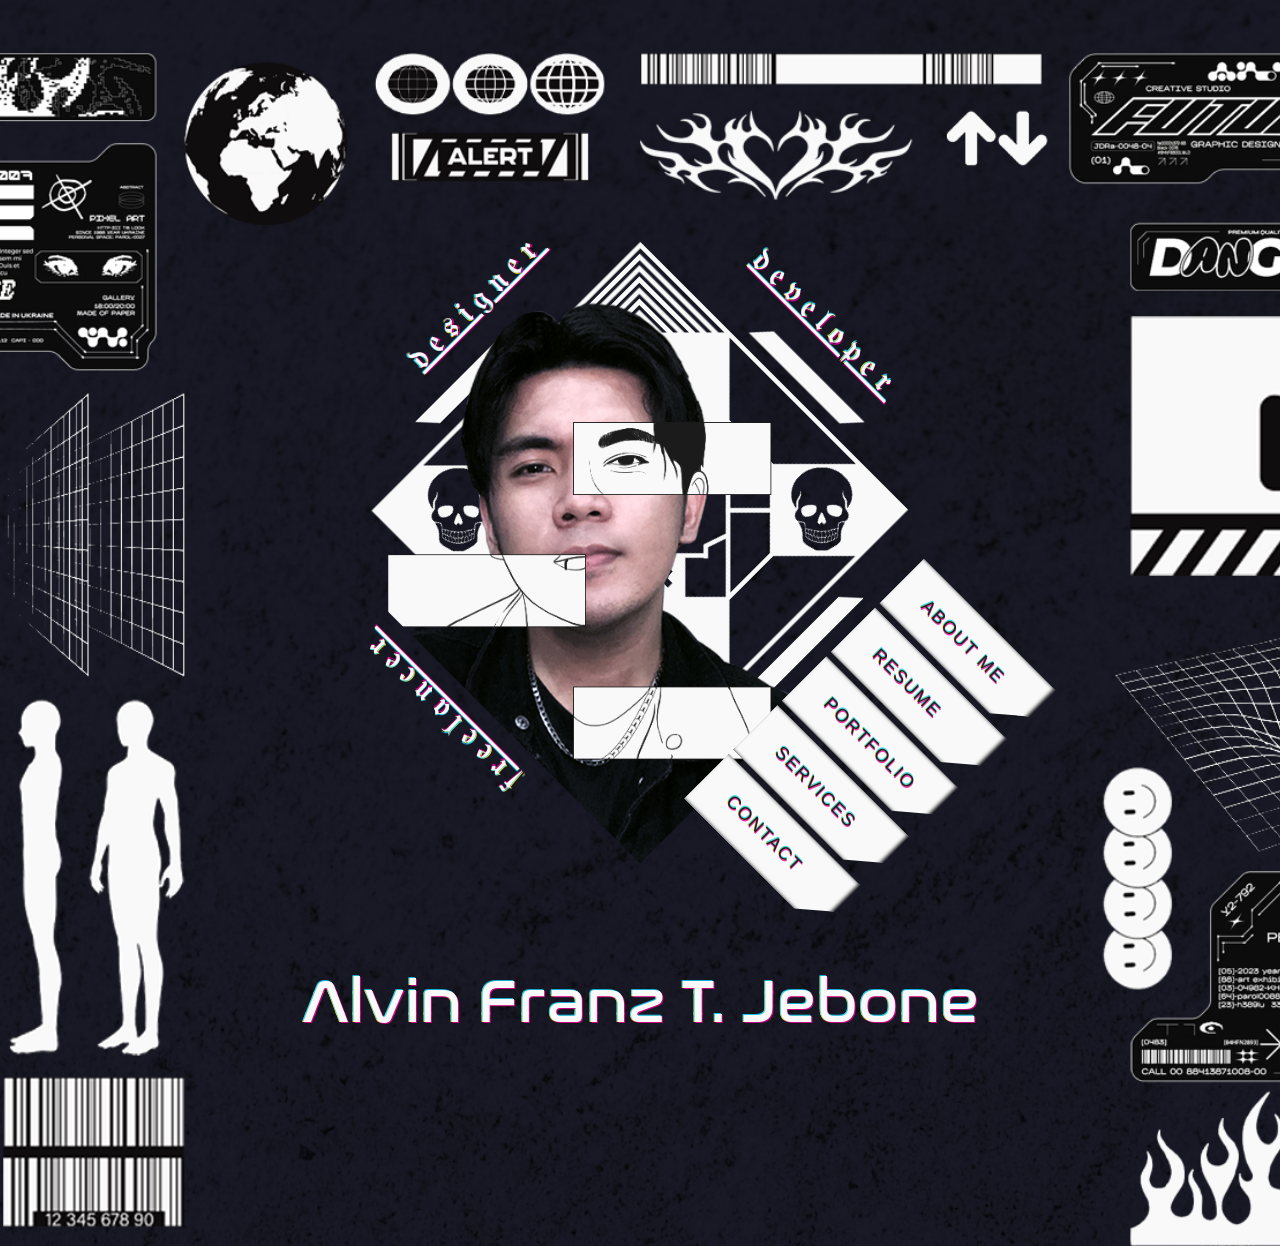
==== commit 31f0aa6b: "update mar-13-25 lotso changes" ====
--- a/index.html
+++ b/index.html
@@ -105,13 +105,13 @@
 							<li>
 								<a href='#' data-section='resume' ><span>Resume</span></a>
 							</li>
+
+							<li>
+								<a href='#' data-section='portfolio' ><span>Portfolio</span></a>
+							</li>
 							
 							<li>
 								<a href='#' data-section='services' ><span>Services</span></a>
-							</li>
-							
-							<li>
-								<a href='#' data-section='portfolio' ><span>Portfolio</span></a>
 							</li>
 							
 							<li>
@@ -206,7 +206,7 @@
 									<li>
 										<div class='inner' >
 											<h4>Website</h4>
-											<p>example.com</p>
+											<p>You are Here</p>
 										</div>
 									</li>
 									<li>
@@ -241,22 +241,29 @@
 				<div class='about-icons section-block' >
 					
 					<div class='container' >
-						
+
+						<div class='section-header text-center' style="margin-bottom: 6%;">
+							<h2 class='animate text-over-block' >my hobbies.</h2>
+							<!--divider-->
+							<div class='divider-draft center' ></div>
+							<!--/divider-->
+						</div>
+
 						<div class='row' >
 							
 							<div class='col-md-3' >
 								<div class='service' >
 									
 									<div class='icon' >
-										<i class='ion-ios-lightbulb' ></i>
-									</div>
-									
-									<div class='content' >
-										
-										<h4>Developer</h4>
-										
-										<p>
-											I build things with code, making ideas work the way they should. If there's a problem, I’ll find a way to fix it.
+										<i class='ion-earth' ></i>
+									</div>
+									
+									<div class='content' >
+										
+										<h4>Traveling</h4>
+										
+										<p>
+											A man who never leaves familiar streets learns nothing—travel sharpens the mind and broadens perspective.
 										</p>
 										
 									</div>
@@ -268,15 +275,15 @@
 								<div class='service' >
 									
 									<div class='icon' >
-										<i class='ion-trophy' ></i>
-									</div>
-									
-									<div class='content' >
-										
-										<h4>Designer</h4>
-										
-										<p>
-											Function and form go hand in hand. A thing’s got to work, but it’s got to look the part too.
+										<i class='ion-android-calendar' ></i>
+									</div>
+									
+									<div class='content' >
+										
+										<h4>Learning History</h4>
+										
+										<p>
+											History is a ledger of power—who took it, who lost it, and who was smart enough to keep it.
 										</p>
 										
 									</div>
@@ -288,15 +295,15 @@
 								<div class='service' >
 									
 									<div class='icon' >
-										<i class='ion-ios-glasses' ></i>
-									</div>
-									
-									<div class='content' >
-										
-										<h4>Problem-Solver</h4>
-										
-										<p>
-											When something’s broken, I don’t sit around complaining. I figure it out, no matter what it takes.
+										<i class='ion-ios-color-wand' ></i>
+									</div>
+									
+									<div class='content' >
+										
+										<h4>Arts & Crafts</h4>
+										
+										<p>
+											Patience, precision, and control—turning nothing into something is a skill worth having.
 										</p>
 										
 									</div>
@@ -308,15 +315,15 @@
 								<div class='service' >
 									
 									<div class='icon' >
-										<i class='ion-ios-bolt' ></i>
-									</div>
-									
-									<div class='content' >
-										
-										<h4>Technophile</h4>
-										
-										<p>
-											The world moves forward, and I keep up. If there’s something new, I’ll learn it, master it, and put it to use.
+										<i class='ion-arrow-swap' ></i>
+									</div>
+									
+									<div class='content' >
+										
+										<h4>Learning Languages</h4>
+										
+										<p>
+											Language is influence. The more you know, the more doors open, the more opportunities you get.
 										</p>
 										
 									</div>
@@ -330,15 +337,15 @@
 								<div class='service' >
 									
 									<div class='icon' >
-										<i class='ion-help-buoy' ></i>
-									</div>
-									
-									<div class='content' >
-										
-										<h4>Adaptable</h4>
-										
-										<p>
-											Situations change, and so do I. Whatever’s thrown my way, I adjust, and I thrive.
+										<i class='ion-android-create' ></i>
+									</div>
+									
+									<div class='content' >
+										
+										<h4>Writing</h4>
+										
+										<p>
+											A well-placed word can pierce any soul. I practice writing to make sure my words leave a mark.
 										</p>
 										
 									</div>
@@ -350,15 +357,15 @@
 								<div class='service' >
 									
 									<div class='icon' >
-										<i class='ion-happy' ></i>
-									</div>
-									
-									<div class='content' >
-										
-										<h4>Collaborative</h4>
-										
-										<p>
-											No one wins a war alone. I work with others, share ideas, and make things happen.
+										<i class='ion-ios-musical-notes' ></i>
+									</div>
+									
+									<div class='content' >
+										
+										<h4>Making Music</h4>
+										
+										<p>
+											Every note, every rhythm—it’s all strategy. I find music as an alternative way to convey our deepest feelings.
 										</p>
 										
 									</div>
@@ -375,10 +382,10 @@
 									
 									<div class='content' >
 										
-										<h4>Visionary</h4>
-										
-										<p>
-											I see things not just as they are, but as they could be. Then, I go out and make it real.
+										<h4>Gaming</h4>
+										
+										<p>
+											Some call it just a game; I call it training—strategy, patience, and execution under pressure.
 										</p>
 										
 									</div>
@@ -395,10 +402,10 @@
 									
 									<div class='content' >
 										
-										<h4>Disciplined</h4>
-										
-										<p>
-											Talent’s one thing, but without discipline, it means nothing. I put in the work, every day.
+										<h4>Working Out</h4>
+										
+										<p>
+											Strength isn’t given. It’s built, earned, and necessary for whatever comes next.
 										</p>
 										
 									</div>
@@ -414,7 +421,8 @@
 						
 					</div>
 				</div>
-				
+
+
 				
 				<div class='footer bg-lightgray section-block' >
 					
@@ -440,7 +448,7 @@
 									</li>
 									<li>
 										<a href='#' >
-											<i class='ion-social-instagram' ></i>
+											<i class='ion-social-instagram-outline' ></i>
 										</a>
 									</li>
 									<li>
@@ -525,12 +533,12 @@
 								
 								<div class='timeline-content' >
 									
-									<h4>Intern IT Specialist</h4>
+									<h4>IT Specialist Intern</h4>
 									<a href="https://dilg.gov.ph/"><span>Department of the Interior and Local Government - Zamboanga del Norte</span></a>
 									<span>Dipolog, Philippines</span>
 									
 									<p>
-										I sorted out problems—hardware, software, network—whatever needed fixing. Put together sharp promotional materials to make sure the message got across, both inside and out. And every day, I kept track of what was done, guaranteeing that all relevant parties were kept informed. Additionally, I built a website using a modern web framework to enhance our digital presence.
+										I sorted out problems—hardware, software, network—whatever needed fixing. Put together sharp promotional materials to make sure the message got across, both inside and out. And every day, I kept track of what was done, guaranteeing that all relevant parties were kept informed. Additionally, I built a website using a modern web framework to enhance their digital presence.
 									</p>
 									
 								</div>
@@ -553,6 +561,32 @@
 									
 									<p>
 										Even while working remotely during the pandemic, I introduced content management systems to accelerate workflow, ensuring efficiency didn’t falter. And when the design demanded more, I leveraged my HTML expertise—modifying front-end code to bring intricate designs to life, no matter the distance.
+									</p>
+									
+								</div>
+								
+							</li>
+
+							<li class="inverse">
+								
+								<div class='timeline-desc' >
+									
+									<h4>Nov 2021 - Jan 2022</h4>
+									<h4>Apr 2019 - Jun 2019</h4>
+									<h4>Apr 2018 - Jun 2018</h4>
+									
+								</div>
+								
+								<div class='timeline-content' >
+									
+									<h4>Government Support Worker</h4>
+									<a href="https://dpwh.gov.ph/"><span>Department of Public Works and Highways - Zamboanga del Norte</span></a>
+									<br><a href="https://www.ro9.dole.gov.ph/"><span>Department of Labor and Employment - Zamboanga del Norte</span></a>
+									
+									<span>Dipolog, Philippines</span>
+									
+									<p>
+										In 2018 and 2019, I worked under the Special Program for Employment of Students (SPES), taking on roles in local and provincial government offices—keeping things in order, handling documents, and stepping in wherever an extra hand was needed. In 2021, through a separate program under the Department of Public Works and Highways (DPWH), I worked as a street sweeper, ensuring public spaces were kept clean and in order. Different programs, different tasks—but the job always got done, and it got done right.
 									</p>
 									
 								</div>
@@ -611,37 +645,25 @@
 								
 								<div class='skill' >
 									
-									<h4>HTML/CSS</h4>
-									
-									<div class='skill-bar' data-percent='90' >
-										<div class='bar' >
-											<div class='percent' >90%</div>
-										</div>
-									</div>
+									<h4>Competent at Reading and Writing in High-level Programming Languages</h4>
+									
+									<p>I work with high-level programming languages—C, C#, C++, Python, and Java. I write clean, efficient code and read through complex logic without trouble. If the job calls for a new language, I’ll learn it. Doesn’t matter what it is—if it needs doing, I’ll get it done.</p>
 									
 								</div>
 								
 								<div class='skill' >
 									
-									<h4>php</h4>
-									
-									<div class='skill-bar' data-percent='70' >
-										<div class='bar' >
-											<div class='percent' >70%</div>
-										</div>
-									</div>
+									<h4>Working Knowledge of Web Programming Languages</h4>
+									
+									<p>I know my way around web programming—HTML, CSS, Flask, Django, JavaScript, and PHP. I can build, style, and manage the backbone of a website, handle server-side logic, and make things work as they should. Not the flashiest skill in my arsenal, but when the job calls for it, I take care of it.</p>
 									
 								</div>
 								
 								<div class='skill' >
 									
-									<h4>HTML/CSS</h4>
-									
-									<div class='skill-bar' data-percent='90' >
-										<div class='bar' >
-											<div class='percent' >90%</div>
-										</div>
-									</div>
+									<h4>Adaptive Leadership, Clear Communication, and Team Synergy</h4>
+									
+									<p>I take charge when needed, communicate clearly, and work seamlessly with a team. I make sure tasks are handled efficiently, problems are solved quickly, and everyone stays on the same page. Whether leading, speaking, or working alongside others.</p>
 									
 								</div>
 								
@@ -653,37 +675,23 @@
 								
 								<div class='skill' >
 									
-									<h4>VB</h4>
-									
-									<div class='skill-bar' data-percent='90' >
-										<div class='bar' >
-											<div class='percent' >90%</div>
-										</div>
-									</div>
+									<h4>Proficient in Utilizing Adobe Creative Cloud Products</h4>
+									<p>I work with Adobe Creative Cloud—Photoshop, Premiere, After Effects, Illustrator, Dreamweaver, Lightroom, and Audition. Whether it’s editing, design, motion graphics, or sound, I know my way around the tools. Photoshop’s my strongest suit, but if the job calls for any of the others, I get it done. No wasted time, no second-guessing.</p>
 									
 								</div>
 								
 								<div class='skill' >
 									
-									<h4>Wordpress</h4>
-									
-									<div class='skill-bar' data-percent='85' >
-										<div class='bar' >
-											<div class='percent' >85%</div>
-										</div>
-									</div>
+									<h4>Solid Understanding of Databases</h4>
+									<p>I know my way around databases—writing queries, managing data, and keeping things structured. I understand relational databases, handle CRUD operations, and connect backend systems when needed. It’s not my main trade, but if the job calls for it, I get it done—efficiently and without mistakes.</p>
 									
 								</div>
 								
 								<div class='skill' >
 									
-									<h4>SEO</h4>
-									
-									<div class='skill-bar' data-percent='95' >
-										<div class='bar' >
-											<div class='percent' >95%</div>
-										</div>
-									</div>
+									<h4>Technical Proficiency in Computer Systems</h4>
+									
+									<p>I know my way around computers—hardware, software, and everything in between. Whether it’s troubleshooting issues, optimizing workflows, or mastering new tools, I adapt quickly and get things running smoothly. If there’s a system to learn, I learn it fast.</p>
 									
 								</div>
 								
@@ -699,220 +707,290 @@
 					
 				</div>
 
-				
-				<div class='skills-block section-block' >
-					
+				<div class='hobbies-block section-block' style="border-bottom: solid 1px #f9f9f9;">
 					<div class='container' >
-					
+						
 						<div class='section-header text-center' >
 							<h2 class='animate text-over-block' >my certificates.</h2>
-							
 							<!--divider-->
 							<div class='divider-draft center' ></div>
 							<!--/divider-->
-							
-						</div>
-						
+						</div>
 						
 						<div class='row' >
 							
-							<div class='col-md-6' >
-								
-								<div class='skill' >
-									
-									<h4>HTML/CSS</h4>
-									
-									<div class='skill-bar' data-percent='90' >
-										<div class='bar' >
-											<div class='percent' >90%</div>
-										</div>
-									</div>
-									
-								</div>
-								
-								<div class='skill' >
-									
-									<h4>php</h4>
-									
-									<div class='skill-bar' data-percent='70' >
-										<div class='bar' >
-											<div class='percent' >70%</div>
-										</div>
-									</div>
-									
-								</div>
-								
-								<div class='skill' >
-									
-									<h4>HTML/CSS</h4>
-									
-									<div class='skill-bar' data-percent='90' >
-										<div class='bar' >
-											<div class='percent' >90%</div>
-										</div>
-									</div>
-									
-								</div>
-								
-								
-								
-							</div>
-							
-							<div class='col-md-6' >
-								
-								<div class='skill' >
-									
-									<h4>VB</h4>
-									
-									<div class='skill-bar' data-percent='90' >
-										<div class='bar' >
-											<div class='percent' >90%</div>
-										</div>
-									</div>
-									
-								</div>
-								
-								<div class='skill' >
-									
-									<h4>Wordpress</h4>
-									
-									<div class='skill-bar' data-percent='85' >
-										<div class='bar' >
-											<div class='percent' >85%</div>
-										</div>
-									</div>
-									
-								</div>
-								
-								<div class='skill' >
-									
-									<h4>SEO</h4>
-									
-									<div class='skill-bar' data-percent='95' >
-										<div class='bar' >
-											<div class='percent' >95%</div>
-										</div>
-									</div>
-									
-								</div>
-								
-								
-								
-							</div>
-							
-							
-							
-						</div>
+							<div class='col-md-4 col-sm-4 col-xs-6' >
+								
+								<div class='hobby' >
+									
+									<div class='icon' >
+										<i class='ion-code-working' id="cs50" style="cursor: pointer;"></i></i>
+									</div>
+									
+									<h4>Harvard CS50X</h4>
+									<br>
+									<p>I took Harvard’s CS50X to master computer science fundamentals—algorithms, data structures, and programming in C, Python, and SQL.</p>
+									
+								</div>
+								
+							</div>
+							
+							<div class='col-md-4 col-sm-4 col-xs-6' >
+								
+								<div class='hobby' >
+									
+									<div class='icon' >
+										<i class='ion-android-desktop' id="cssnc2" style="cursor: pointer;"></i>
+									</div>
+									
+									<h4>Computer Systems Servicing NC II</h4>
+									<br>
+									<p>I trained in hardware, software, and network troubleshooting under TESDA, earning my certification through hands-on work.</p>
+									
+								</div>
+								
+							</div>
+							
+							<div class='col-md-4 col-sm-4 col-xs-6' >
+								
+								<div class='hobby' >
+									
+									<div class='icon' >
+										<i class='ion-paintbrush' id="cnaadobe" style="cursor: pointer;"></i>
+									</div>
+									
+									<h4>Creative Nation Academy Adobe Webinar</h4>
+
+									<p>I earned two certifications from Creative Nation Academy—video editing using Photoshop and familiarizing Adobe Spark.</p>
+									
+								</div>
+								
+							</div>
+							
+							<div class='col-md-6 col-sm-4 col-xs-6' >
+								
+								<div class='hobby' >
+									
+									<div class='icon' >
+										<i class='ion-ios-chatboxes' id="recode" style="cursor: pointer;"></i>
+									</div>
+									
+									<h4>ReCode: Building Your Future in Remote Coding</h4>
+
+									<p>The world moves fast—you either adapt or get left behind. ReCode taught me remote coding best practices, workflows, and the right mindset to write clean, efficient code.</p>
+									
+								</div>
+								
+							</div>
+							
+							<div class='col-md-6 col-sm-4 col-xs-6' >
+								
+								<div class='hobby' >
+									
+									<div class='icon' >
+										<i class='ion-coffee' id="csc" style="cursor: pointer;"></i>
+									</div>
+									
+									<h4>CSC Career Service Professional Eligibility</h4>
+
+									<p>Many struggle with the Civil Service Exams—I didn’t. To me, they felt like college entrance tests. I passed both on my first attempt, because when a challenge comes, I handle it.</p>
+									
+								</div>
+								
+							</div>
+							
+							<a href="https://drive.google.com/drive/folders/1Hy2-18bBzq8Og20Jw7XgSt8s-6wlAuyk?usp=drive_link" target="_blank" style="display: flex; width: fit-content; margin: auto;">Click here if you want to see the other certificates.</a>
+							
+						</div>
+						
+						
 						
 					</div>
-					
 				</div>
 				
-				<div class='hobbies-block section-block' >
+				<div class='about-icons section-block' >
+					
 					<div class='container' >
-						
-						<div class='section-header text-center' >
-							<h2 class='animate text-over-block' >my hobbies.</h2>
+
+						<div class='section-header text-center' style="margin-bottom: 6%;">
+							<h2 class='animate text-over-block' >my traits.</h2>
 							<!--divider-->
 							<div class='divider-draft center' ></div>
 							<!--/divider-->
 						</div>
-						
+
 						<div class='row' >
 							
-							<div class='col-md-2 col-sm-4 col-xs-6' >
-								
-								<div class='hobby' >
-									
-									<div class='icon' >
-										<i class='ion-ios-game-controller-b' ></i>
-									</div>
-									
-									<h4>Gaming</h4>
-									
-								</div>
-								
-							</div>
-							
-							<div class='col-md-2 col-sm-4 col-xs-6' >
-								
-								<div class='hobby' >
-									
-									<div class='icon' >
-										<i class='ion-ios-book' ></i>
-									</div>
-									
-									<h4>Reading</h4>
-									
-								</div>
-								
-							</div>
-							
-							<div class='col-md-2 col-sm-4 col-xs-6' >
-								
-								<div class='hobby' >
-									
-									<div class='icon' >
-										<i class='ion-ios-chatboxes' ></i>
-									</div>
-									
-									<h4>Chat</h4>
-									
-								</div>
-								
-							</div>
-							
-							<div class='col-md-2 col-sm-4 col-xs-6' >
-								
-								<div class='hobby' >
-									
-									<div class='icon' >
-										<i class='ion-ios-musical-notes' ></i>
-									</div>
-									
-									<h4>Music</h4>
-									
-								</div>
-								
-							</div>
-							
-							<div class='col-md-2 col-sm-4 col-xs-6' >
-								
-								<div class='hobby' >
-									
-									<div class='icon' >
-										<i class='ion-beer' ></i>
-									</div>
-									
-									<h4>Drinking</h4>
-									
-								</div>
-								
-							</div>
-							
-							<div class='col-md-2 col-sm-4 col-xs-6' >
-								
-								<div class='hobby' >
-									
-									<div class='icon' >
-										<i class='ion-ios-football' ></i>
-									</div>
-									
-									<h4>Football</h4>
-									
-								</div>
-								
-							</div>
-							
-							
-							
-						</div>
-						
+							<div class='col-md-3' >
+								<div class='service' >
+									
+									<div class='icon' >
+										<i class='ion-code' ></i>
+									</div>
+									
+									<div class='content' >
+										
+										<h4>Developer</h4>
+										
+										<p>
+											I build things with code, making ideas work the way they should. If there's a problem, I’ll find a way to fix it.
+										</p>
+										
+									</div>
+									
+								</div>
+							</div>
+							
+							<div class='col-md-3' >
+								<div class='service' >
+									
+									<div class='icon' >
+										<i class='ion-ios-glasses' ></i>
+									</div>
+									
+									<div class='content' >
+										
+										<h4>Designer</h4>
+										
+										<p>
+											Function and form go hand in hand. A thing’s got to work, but it’s got to look the part too.
+										</p>
+										
+									</div>
+									
+								</div>
+							</div>
+							
+							<div class='col-md-3' >
+								<div class='service' >
+									
+									<div class='icon' >
+										<i class='ion-ios-lightbulb' ></i>
+									</div>
+									
+									<div class='content' >
+										
+										<h4>Problem-Solver</h4>
+										
+										<p>
+											When something’s broken, I don’t sit around complaining. I figure it out, no matter what it takes.
+										</p>
+										
+									</div>
+									
+								</div>
+							</div>
+							
+							<div class='col-md-3' >
+								<div class='service' >
+									
+									<div class='icon' >
+										<i class='ion-ios-bolt' ></i>
+									</div>
+									
+									<div class='content' >
+										
+										<h4>Technophile</h4>
+										
+										<p>
+											The world moves forward, and I keep up. If there’s something new, I’ll learn it, master it, and put it to use.
+										</p>
+										
+									</div>
+									
+								</div>
+							</div>
+							
+							
+							
+							<div class='col-md-3' >
+								<div class='service' >
+									
+									<div class='icon' >
+										<i class='ion-waterdrop' ></i>
+									</div>
+									
+									<div class='content' >
+										
+										<h4>Adaptable</h4>
+										
+										<p>
+											Situations change, and so do I. Whatever’s thrown my way, I adjust, and I thrive.
+										</p>
+										
+									</div>
+									
+								</div>
+							</div>
+							
+							<div class='col-md-3' >
+								<div class='service' >
+									
+									<div class='icon' >
+										<i class='ion-ios-people' ></i>
+									</div>
+									
+									<div class='content' >
+										
+										<h4>Collaborative</h4>
+										
+										<p>
+											No one wins a war alone. I work with others, share ideas, and make things happen.
+										</p>
+										
+									</div>
+									
+								</div>
+							</div>
+							
+							<div class='col-md-3' >
+								<div class='service' >
+									
+									<div class='icon' >
+										<i class='ion-ios-rose' ></i>
+									</div>
+									
+									<div class='content' >
+										
+										<h4>Visionary</h4>
+										
+										<p>
+											I see things not just as they are, but as they could be. Then, I go out and make it real.
+										</p>
+										
+									</div>
+									
+								</div>
+							</div>
+							
+							<div class='col-md-3' >
+								<div class='service' >
+									
+									<div class='icon' >
+										<i class='ion-ios-time' ></i>
+									</div>
+									
+									<div class='content' >
+										
+										<h4>Disciplined</h4>
+										
+										<p>
+											Talent’s one thing, but without discipline, it means nothing. I put in the work, every day.
+										</p>
+										
+									</div>
+									
+								</div>
+							</div>
+							
+							
+							
+							
+						</div>
 						
 						
 					</div>
 				</div>
-				
 				
 				<div class='footer bg-lightgray section-block' >
 					
@@ -938,7 +1016,7 @@
 									</li>
 									<li>
 										<a href='#' >
-											<i class='ion-social-instagram' ></i>
+											<i class='ion-social-instagram-outline' ></i>
 										</a>
 									</li>
 									<li>
--- a/css/style.css
+++ b/css/style.css
@@ -237,6 +237,14 @@
 	margin-top:3.5px;
 	color:#f9f9f9;
 }
+.footer h4:hover{
+	cursor: default;
+	-webkit-animation: wiggle 0.6s infinite;
+	/*transition:all ease-out 0.1s;*/
+	text-shadow:30px 13px rgba(246, 0, 153,0.8),
+			   -38px -4px rgba(15, 210, 255,0.8),
+			   -2px -4px rgba(255, 210, 0, 1);
+}
 .footer-social{
 	margin:0;
 	padding:0;
@@ -549,11 +557,13 @@
 
 @keyframes glitch {
   0% {
-    text-shadow: -2px 3px 0 red, 2px -3px 0 blue;
+    text-shadow:30px 13px rgba(246, 0, 153,0.8),
+				-38px -4px rgba(15, 210, 255,0.8),
+				-2px -4px rgba(255, 210, 0, 1);
     transform: translate(var(--glitch-translate));
   }
-  2% {
-    text-shadow: 2px -3px 0 red, -2px 3px 0 blue;
+  10% {
+    text-shadow: 2px -3px 0 rgba(246, 0, 153,0.8), -2px 3px 0 rgba(15, 210, 255,0.8);
   }
   4%, 100% {  text-shadow: none; transform: none; }
 }
@@ -606,14 +616,18 @@
 	0%, 3%, 5%, 42%, 44%, 100% {
 		opacity: 1;
 		transform: rotate(-45deg) translateY(40px) scaleY(1);
+		filter: drop-shadow(0px 0px rgba(246, 0, 153,0.8)) drop-shadow(0px 0px rgba(15, 210, 255,0.8)) drop-shadow(0px 0px rgba(255, 210, 0, 1));
 	}
 	4.3% {
 		opacity: 1;
 		transform: rotate(-45deg) translateY(40px) scaleY(4);
+		filter: drop-shadow(30px 13px rgba(246, 0, 153,0.8)) drop-shadow(-38px -4px rgba(15, 210, 255,0.8)) drop-shadow(-2px -4px rgba(255, 210, 0, 1));
+		
 	}
 	43% {
 		opacity: 1;
 		transform: rotate(-45deg) translateY(40px) scaleX(10) rotate(60deg);
+		filter: drop-shadow(30px 13px rgba(246, 0, 153,0.8)) drop-shadow(-38px -4px rgba(15, 210, 255,0.8)) drop-shadow(-2px -4px rgba(255, 210, 0, 1));
 	}
 }
 
@@ -768,8 +782,7 @@
 	-webkit-clip-path: polygon(0% 110%, 0% 0%, 110% 0%, 110% 35%, 80% 110%, 40% 110%);
 	clip-path: polygon(0% 110%, 0% 0%, 110% 0%, 110% 35%, 80% 110%, 40% 110%);
 	padding: 24px 32px;
-	box-shadow: -2px 0 1px 0px inset var(--shadow-primary);
-	transition: background 0.1s ease;
+	box-shadow: -2px 0 4px 0px inset var(--shadow-primary);
 
 }
 
@@ -785,12 +798,13 @@
 				-1px 0px rgba(255, 210, 0, 1);
 }
 
-.front-person-links > ul > li > a > span:hover{
-	-webkit-animation: wiggle ease infinite;
+.front-person-links > ul > li > a:hover > span{
+	-webkit-animation: wiggle 0.6s infinite;
 	/*transition:all ease-out 0.1s;*/
 	text-shadow:30px 13px rgba(246, 0, 153,0.8),
 			   -38px -4px rgba(15, 210, 255,0.8),
 			   -2px -4px rgba(255, 210, 0, 1);
+	color: #1d1d1d;
 }
 
 .front-person-links > ul > li > a:before,
@@ -878,6 +892,7 @@
 }
 .about-person-img > img{
 	max-width:100%;
+	filter: drop-shadow(0px 8px 2px #1d1d1d);
 }
 .info-list{
 	list-style:none;
@@ -1053,11 +1068,10 @@
 =======================================================================*/
 .timeline-block{
 	padding-bottom:100px;
-	border-bottom: solid 1px #F0F0F0;
+	border-bottom: solid 1px #f9f9f9;
 }
 .timeline-block .timeline{
-	padding-bottom:90px;
-	margin-top:100px;
+	margin-top:6%;
 }
 .timeline{
 	position:relative;
@@ -1087,9 +1101,15 @@
 	float:right;
 }
 .timeline > li > .timeline-desc > h4{
-	font-size:14px;
+	font-size:16px;
 	letter-spacing:2px;
 	margin-top:0;
+
+	color: #f9f9f9;
+	font-family: "Cyber", sans-serif;
+	font-optical-sizing: auto;
+	font-style: normal;
+	text-shadow:1px 1px #1d1d1d;
 }
 .timeline > li > .timeline-content{
 	float:left;
@@ -1130,7 +1150,15 @@
 	margin-top:0;
 	margin-bottom:7px;
 	letter-spacing:2px;
-	font-size:20px;
+
+	color: #f9f9f9;
+	font-family: "Cyber", sans-serif;
+	font-optical-sizing: auto;
+	font-style: normal;
+	font-size: 24px;
+	text-shadow:1px 1px rgba(246, 0, 153,0.8),
+				-1px -1px rgba(15, 210, 255,0.8),
+				-1px 0px rgba(255, 210, 0, 1);
 }
 .timeline > li > .timeline-content > span{
 	display:block;
@@ -1140,10 +1168,10 @@
 .timeline > li > .timeline-content > p{
 	margin:0;
 	line-height:1.7em;
-	color:#777;
+	color:#f9f9f9;
 }
 .timeline > li.timeline-header{
-	background:#FFF;
+	background:#f9f9f9;
 	position:relative;
 	z-index:10;
 	text-align:center;
@@ -1159,7 +1187,13 @@
 	*zoom:1;
 	position:relative;
 	margin:0;
-	letter-spacing:4px;
+	letter-spacing:1px;
+	color: #1d1d1d;
+	
+	font-family: "Cyber", sans-serif;
+	font-optical-sizing: auto;
+	font-style: normal;
+	font-size: 24px;
 }
 .timeline > li.timeline-header:first-of-type{
 	margin-top:0;
@@ -1169,7 +1203,6 @@
 	content: ' ';
 	display:block;
 	height:2px;
-	background:#BBB;
 	margin:0 -5px;
 	margin-top:8px;
 }
@@ -1205,9 +1238,10 @@
 .hobbies-block{
 	padding-top:100px;
 	padding-bottom:30px;
+
 }
 .hobbies-block .section-header{
-	margin-bottom:100px;
+	margin-bottom:6%;
 }
 .hobby{
 	position:relative;
@@ -1235,10 +1269,25 @@
 	-moz-transition:all .3s ease-in-out;
 	transition:all .3s ease-in-out;
 	position:relative;
+
+	background:#1d1d1d;
+	border: 1px solid #f9f9f9;
+	box-shadow: 1px 1px rgba(246, 0, 153,0.8),
+	-1px -1px rgba(15, 210, 255,0.8),
+	-1px 0px rgba(255, 210, 0, 1);;
+	color:#f9f9f9;
+	position:relative;
+
 	top:0;
 }
 .hobby:hover > .icon{
 	top:-15px;
+	background:#f9f9f9;
+	color: #1d1d1d;
+	border: 1px solid #f9f9f9;
+	box-shadow: 1px 1px rgba(246, 0, 153,0.8),
+	-1px -1px rgba(15, 210, 255,0.8),
+	-1px 0px rgba(255, 210, 0, 1);
 }
 .hobby > .icon > i{
 	display:block;
@@ -1258,15 +1307,28 @@
 	line-height:1em;
 }
 .hobby > h4{
-	font-size:18px;
-	letter-spacing:2px;
-	margin-top:0;
-	margin-top:2px;
+	font-size:20px;
+	letter-spacing: 1px;
+	color: #f9f9f9;
+	font-family: "Cyber", sans-serif;
+	font-optical-sizing: auto;
+	font-style: normal;
+	font-weight: 100;
+	font-variation-settings:
+		"wdth" 112.5;
+	text-shadow:1px 1px rgba(246, 0, 153,0.8),
+		-1px -1px rgba(15, 210, 255,0.8),
+		-1px 0px rgba(255, 210, 0, 1);
+}
+.hobby > p{
+	margin:0;
+	line-height:1.7em;
+	color:#f9f9f9;
 }
 .skills-block{
 	padding:100px 0;
 	padding-bottom:40px;
-	border-bottom: solid 1px #F0F0F0;
+	border-bottom: solid 1px #f9f9f9;
 	
 }
 .skills-block .section-header{
@@ -1277,11 +1339,22 @@
 	margin-bottom:60px;
 }
 .skill > h4{
-	font-size:14px;
 	margin-top:0;
 	margin-bottom:5px;
-	letter-spacing:2px;
-	color:#B7A389;
+	letter-spacing: 1px;
+	
+	color: #f9f9f9;
+	font-family: "Cyber", sans-serif;
+	font-optical-sizing: auto;
+	font-style: normal;
+	font-size: 20px;
+	text-shadow:1px 1px #1d1d1d;
+}
+.skill > p{
+	margin:0;
+	line-height:1.7em;
+	color:#BBB;
+	
 }
 .skill > .skill-bar{
 	height:10px;
@@ -1355,13 +1428,11 @@
 	
 }
 .service:hover > .icon{
-	top:-15px;
-	background:#f9f9f9;
-	color: #1d1d1d;
+	background:#383838;
 	border: 1px solid #f9f9f9;
 	box-shadow: 1px 1px rgba(246, 0, 153,0.8),
 	-1px -1px rgba(15, 210, 255,0.8),
-	-1px 0px rgba(255, 210, 0, 1);;
+	-1px 0px rgba(255, 210, 0, 1);
 }
 .service > .icon > i:before{
 	line-height:1em;
@@ -1391,7 +1462,7 @@
 	font-weight: 400;
 	font-variation-settings:
 		"wdth" 112.5;
-		text-shadow:1px 1px rgba(246, 0, 153,0.8),
+	text-shadow:1px 1px rgba(246, 0, 153,0.8),
 		-1px -1px rgba(15, 210, 255,0.8),
 		-1px 0px rgba(255, 210, 0, 1);
 }
--- a/css/color-black.css
+++ b/css/color-black.css
@@ -15,7 +15,6 @@
 .post .read-more:hover,
 .post > .content > h4 > a:hover,
 .process > .number,
-.skill > h4,
 .front-person-links > ul > li > a:hover{
 	color:#ffea00;
 }
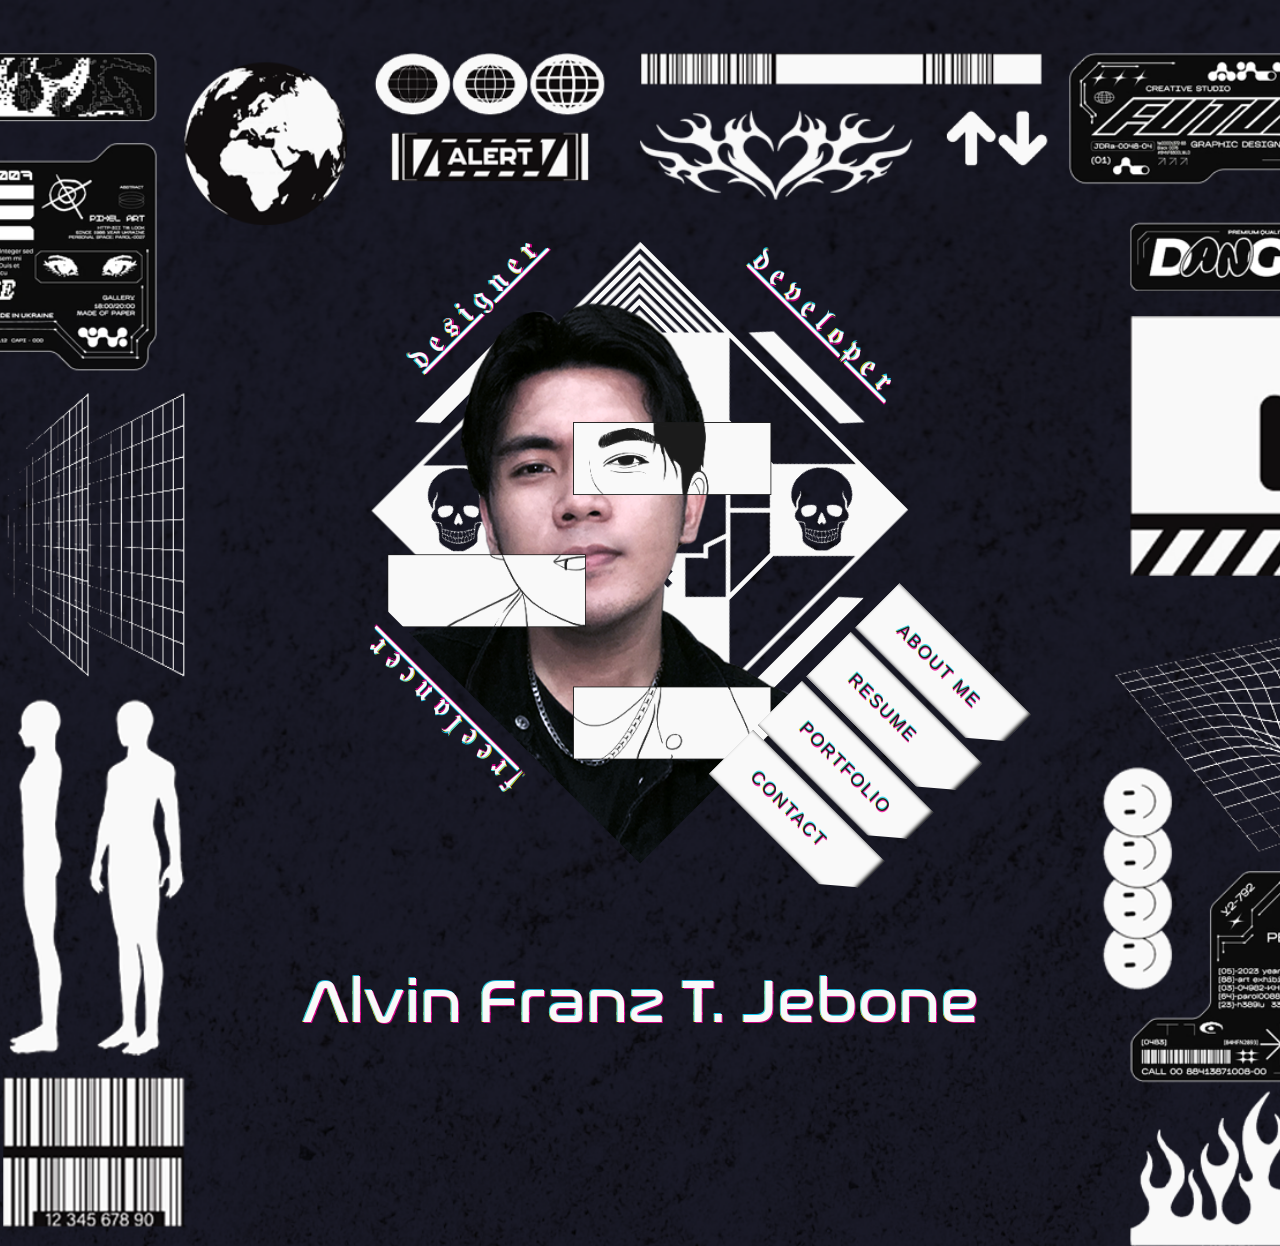
==== commit 2f1fd0cf: "resume dl link & contact form fix" ====
--- a/index.html
+++ b/index.html
@@ -110,9 +110,7 @@
 								<a href='#' data-section='portfolio' ><span>Portfolio</span></a>
 							</li>
 							
-							<li>
-								<a href='#' data-section='services' ><span>Services</span></a>
-							</li>
+
 							
 							<li>
 								<a href='#' data-section='contact' ><span>Contact</span></a>
@@ -220,9 +218,7 @@
 									
 								</ul>
 								
-								<a href='#' class='symp-btn'>Hire Me For Work</a>
-								
-								<a href='#' class='symp-btn' ><i class='ion-ios-download' ></i> Download Resume</a>
+								<a href='https://drive.google.com/uc?export=download&id=1w9X7VcWtoYGAjhTq1Nw5A1noBcvaIpoY' download class='symp-btn' ><i class='ion-ios-download' ></i> Download Resume</a>
 								
 							</div>
 						
@@ -437,22 +433,22 @@
 							<div class='col-xs-6 text-right' >
 								<ul class='footer-social' >
 									<li>
-										<a href='#' >
+										<a href='https://ph.linkedin.com/in/alvin-franz-jebone-863697222' >
 											<i class='ion-social-linkedin' ></i>
 										</a>
 									</li>
 									<li>
-										<a href='#' >
+										<a href='https://www.facebook.com/evilbiscuit666' >
 											<i class='ion-social-facebook' ></i>
 										</a>
 									</li>
 									<li>
-										<a href='#' >
+										<a href='https://www.instagram.com/thedevilwearszara.666' >
 											<i class='ion-social-instagram-outline' ></i>
 										</a>
 									</li>
 									<li>
-										<a href='#' >
+										<a href='https://www.youtube.com/c/Franzkenxtein' >
 											<i class='ion-social-youtube' ></i>
 										</a>
 									</li>
@@ -694,12 +690,8 @@
 									<p>I know my way around computers—hardware, software, and everything in between. Whether it’s troubleshooting issues, optimizing workflows, or mastering new tools, I adapt quickly and get things running smoothly. If there’s a system to learn, I learn it fast.</p>
 									
 								</div>
-								
-								
-								
-							</div>
-							
-							
+
+							</div>
 							
 						</div>
 						
@@ -812,7 +804,7 @@
 					
 					<div class='container' >
 
-						<div class='section-header text-center' style="margin-bottom: 6%;">
+						<div class='section-header text-center'>
 							<h2 class='animate text-over-block' >my traits.</h2>
 							<!--divider-->
 							<div class='divider-draft center' ></div>
@@ -982,15 +974,27 @@
 									
 								</div>
 							</div>
-							
-							
-							
-							
+
 						</div>
 						
 						
 					</div>
 				</div>
+
+				<div class='about-icons section-block' style="padding: 100px 100px; border-top: 1px solid #f9f9f9;" >
+					
+					<div class='container' >
+
+						<div class='section-header text-center'>
+							<h2 class='animate text-over-block' >pdf version.</h2>
+							<!--divider-->
+							<div class='divider-draft center' ></div>
+							<!--/divider-->
+							<p>Want a formal PDF instead of all these fancy-schmancy?</p>
+							<a href="https://drive.google.com/uc?export=download&id=1w9X7VcWtoYGAjhTq1Nw5A1noBcvaIpoY" download style="cursor: pointer;">Click here to download a PDF version of my resume.</a>
+						</div>
+					</div>
+				</div>
 				
 				<div class='footer bg-lightgray section-block' >
 					
@@ -1005,22 +1009,22 @@
 							<div class='col-xs-6 text-right' >
 								<ul class='footer-social' >
 									<li>
-										<a href='#' >
+										<a href='https://ph.linkedin.com/in/alvin-franz-jebone-863697222' >
 											<i class='ion-social-linkedin' ></i>
 										</a>
 									</li>
 									<li>
-										<a href='#' >
+										<a href='https://www.facebook.com/evilbiscuit666' >
 											<i class='ion-social-facebook' ></i>
 										</a>
 									</li>
 									<li>
-										<a href='#' >
+										<a href='https://www.instagram.com/thedevilwearszara.666' >
 											<i class='ion-social-instagram-outline' ></i>
 										</a>
 									</li>
 									<li>
-										<a href='#' >
+										<a href='https://www.youtube.com/c/Franzkenxtein' >
 											<i class='ion-social-youtube' ></i>
 										</a>
 									</li>
@@ -1380,177 +1384,9 @@
 					</div>
 				</div>
 				
-				<div class='process-block bg-lightgray section-block' >
-					<div class='container' >
-						
-						<div class='section-header text-center' >
-							<h2>Work Process</h2>
-							<!--divider-->
-							<div class='divider-draft center' ></div>
-							<!--/divider-->
-						</div>
-						
-						<div class='row' >
-							
-							<div class='col-md-3' >
-								
-								<div class='process' >
-									
-									<div class='number' >
-										<span>01</span>
-									</div>
-									
-									<div class='content' >
-										
-										<h4>Design</h4>
-										
-										<p>
-											Lorem ipsum dolor sit amet is simply a dummy text used by typeset industries. Lorem ipsum dolor.
-										</p>
-										
-									</div>
-									
-								</div>
-								
-							</div>
-							
-							<div class='col-md-3' >
-								
-								<div class='process' >
-									
-									<div class='number' >
-										<span>02</span>
-									</div>
-									
-									<div class='content' >
-										
-										<h4>Develop</h4>
-										
-										<p>
-											Lorem ipsum dolor sit amet is simply a dummy text used by typeset industries. Lorem ipsum dolor.
-										</p>
-										
-									</div>
-									
-								</div>
-								
-							</div>
-							
-							<div class='col-md-3' >
-								
-								<div class='process' >
-									
-									<div class='number' >
-										<span>03</span>
-									</div>
-									
-									<div class='content' >
-										
-										<h4>Publish</h4>
-										
-										<p>
-											Lorem ipsum dolor sit amet is simply a dummy text used by typeset industries. Lorem ipsum dolor.
-										</p>
-										
-									</div>
-									
-								</div>
-								
-							</div>
-							
-							<div class='col-md-3' >
-								
-								<div class='process last' >
-									
-									<div class='number' >
-										<span>04</span>
-									</div>
-									
-									<div class='content' >
-										
-										<h4>Enjoy</h4>
-										
-										<p>
-											Lorem ipsum dolor sit amet is simply a dummy text used by typeset industries. Lorem ipsum dolor.
-										</p>
-										
-									</div>
-									
-								</div>
-								
-							</div>
-							
-							
-							
-						</div>
-						
-					</div>
-				</div>
-				
-				<div class='testimonials-block section-block' >
-					<div class='container' >
-					
-						<div class='section-header text-center' >
-							
-							<h2 class='animate text-over-block' >Testimonials</h2>
-								
-							<!--divider-->
-							<div class='divider-draft center' ></div>
-							<!--/divider-->
-							
-							
-						</div>
-						
-						<div class='row' >
-							
-							<div class='col-md-8 col-md-offset-2' >
-								
-								<div class='testimonials-slider' >
-									
-									<div class='testimonial' >
-										<p>
-											Ad oportere voluptatibus nec, sea ei civibus praesent. At timeam expetenda inciderint has. Invidunt constituto ne per, paulo omnium quaerendum his eu, cu congue consul cetero. Invidunt constituto ne per, paulo omnium quaerendum his eu, cu congue consul cetero.
-										</p>
-										
-										<div class='author' >
-											<h4>Jack Smith</h4>
-											<p>CEO at Google</p>
-										</div>
-									</div>
-									
-									<div class='testimonial' >
-										<p>
-											Ad oportere voluptatibus nec, sea ei civibus praesent. At timeam expetenda inciderint has. Invidunt constituto ne per, paulo omnium quaerendum his eu, cu congue consul cetero. Invidunt constituto ne per, paulo omnium quaerendum his eu, cu congue consul cetero.
-										</p>
-										
-										<div class='author' >
-											<h4>Jessica Smith</h4>
-											<p>CEO at Google</p>
-										</div>
-									</div>
-									
-									<div class='testimonial' >
-										<p>
-											Ad oportere voluptatibus nec, sea ei civibus praesent. At timeam expetenda inciderint has. Invidunt constituto ne per, paulo omnium quaerendum his eu, cu congue consul cetero. Invidunt constituto ne per, paulo omnium quaerendum his eu, cu congue consul cetero.
-										</p>
-										
-										<div class='author' >
-											<h4>Jim Smith</h4>
-											<p>CEO at Google</p>
-										</div>
-									</div>
-									
-									
-									
-									
-								</div>
-								
-							</div>
-							
-						</div>
-					
-					</div>
-				</div>
+				<!-- removed process section  -->
+				
+				<!-- removed testimonials section -->
 				
 				<div class='footer bg-lightgray section-block' >
 					
@@ -1565,23 +1401,23 @@
 							<div class='col-xs-6 text-right' >
 								<ul class='footer-social' >
 									<li>
-										<a href='#' >
+										<a href='https://ph.linkedin.com/in/alvin-franz-jebone-863697222' >
+											<i class='ion-social-linkedin' ></i>
+										</a>
+									</li>
+									<li>
+										<a href='https://www.facebook.com/evilbiscuit666' >
 											<i class='ion-social-facebook' ></i>
 										</a>
 									</li>
 									<li>
-										<a href='#' >
-											<i class='ion-social-twitter' ></i>
+										<a href='https://www.instagram.com/thedevilwearszara.666' >
+											<i class='ion-social-instagram-outline' ></i>
 										</a>
 									</li>
 									<li>
-										<a href='#' >
-											<i class='ion-social-pinterest' ></i>
-										</a>
-									</li>
-									<li>
-										<a href='#' >
-											<i class='ion-social-dribbble' ></i>
+										<a href='https://www.youtube.com/c/Franzkenxtein' >
+											<i class='ion-social-youtube' ></i>
 										</a>
 									</li>
 								</ul>
@@ -1615,7 +1451,7 @@
 								
 								<div class='section-header text-center' >
 								
-									<h2 class='animate text-over-block' >Portfolio</h2>
+									<h2 class='animate text-over-block' >my portfolio.</h2>
 									
 									<!--divider-->
 									<div class='divider-draft center' ></div>
@@ -1985,23 +1821,23 @@
 							<div class='col-xs-6 text-right' >
 								<ul class='footer-social' >
 									<li>
-										<a href='#' >
+										<a href='https://ph.linkedin.com/in/alvin-franz-jebone-863697222' >
+											<i class='ion-social-linkedin' ></i>
+										</a>
+									</li>
+									<li>
+										<a href='https://www.facebook.com/evilbiscuit666' >
 											<i class='ion-social-facebook' ></i>
 										</a>
 									</li>
 									<li>
-										<a href='#' >
-											<i class='ion-social-twitter' ></i>
+										<a href='https://www.instagram.com/thedevilwearszara.666' >
+											<i class='ion-social-instagram-outline' ></i>
 										</a>
 									</li>
 									<li>
-										<a href='#' >
-											<i class='ion-social-pinterest' ></i>
-										</a>
-									</li>
-									<li>
-										<a href='#' >
-											<i class='ion-social-dribbble' ></i>
+										<a href='https://www.youtube.com/c/Franzkenxtein' >
+											<i class='ion-social-youtube' ></i>
 										</a>
 									</li>
 								</ul>
@@ -2019,448 +1855,137 @@
 				/Portfolio Section
 			===============================================================================-->
 			
-			
-			<!--=============================================================================
-				Blog Section
-			===============================================================================-->
-			<section id='blog' class='blog-section section' >
-				
-				<div class='container' >
-					
-					<div class='row' >
-						
-						<div class='col-md-6 col-md-offset-3' >
-							<div class='section-header text-center' >
-								
-								<h2>My Blog</h2>
-								
-								<!--divider-->
-								<div class='divider-draft center' ></div>
-								<!--/divider-->
-								
-								<p>
-									This is my blog where my thoughts live. Check it out to know more about me. Lorem ipsum dolor sit amet.
-								</p>
-								
-							</div>
-						</div>
-						
-					</div>
-					
-				</div>
-			
-				<div class='posts-block section-block' >
-					
-					<div class='container' >
-						
-						<div class='row' >
-							
-							<div class='col-md-8' >
-								
-								<div class='post' >
-									
-									<div class='media' >
-										<img alt='symp' src='img/bg2.jpg' >
-									</div>
-									
-									<div class='content' >
-										
-										<h4>
-											<a href='post.html' >
-												Simple Post With Image
-											</a>
-										</h4>
-										
-										<ul class='post-icons' >
-											
-											<li>
-												<i class='ion-ios-person' ></i>
-												<span>Alvin Franz</span>
-											</li>
-											
-											<li>
-												<i class='ion-ios-clock' ></i>
-												<span>14 June 2015</span>
-											</li>
-											
-											<li>
-												<i class='ion-ios-chatbubble' ></i>
-												<span>5</span>
-											</li>
-											
-											
-											
-										</ul>
-										
-										<p>
-											Cu illud lorem putent vel. Eum in movet nostrum referrentur. His ne tantas tractatos. Sit eu saperet antiopam scripserit. Ei albucius consequuntur sea, no nominavi fabellas phaedrum his....
-										</p>
-										
-										<a href='post.html' class='read-more' >
-											Read More
-											<i class='ion-ios-arrow-thin-right' ></i>
-										</a>
-										
-									</div>
-									
-								</div>
-								
-								<div class='post' >
-									
-									<div class='media' >
-										<img alt='symp' src='img/bg2.jpg' >
-									</div>
-									
-									<div class='content' >
-										
-										<h4>
-											<a href='post.html' >
-												Simple Post With Image
-											</a>
-										</h4>
-										
-										<ul class='post-icons' >
-											
-											<li>
-												<i class='ion-ios-person' ></i>
-												<span>Alvin Franz</span>
-											</li>
-											
-											<li>
-												<i class='ion-ios-clock' ></i>
-												<span>14 June 2015</span>
-											</li>
-											
-											<li>
-												<i class='ion-ios-chatbubble' ></i>
-												<span>5</span>
-											</li>
-											
-											
-											
-										</ul>
-										
-										<p>
-											Cu illud lorem putent vel. Eum in movet nostrum referrentur. His ne tantas tractatos. Sit eu saperet antiopam scripserit. Ei albucius consequuntur sea, no nominavi fabellas phaedrum his....
-										</p>
-										
-										<a href='post.html' class='read-more' >
-											Read More
-											<i class='ion-ios-arrow-thin-right' ></i>
-										</a>
-										
-									</div>
-									
-								</div>
-								
-								<div class='post' >
-									
-									<div class='media' >
-										<img alt='symp' src='img/bg2.jpg' >
-									</div>
-									
-									<div class='content' >
-										
-										<h4>
-											<a href='post.html' >
-												Simple Post With Image
-											</a>
-										</h4>
-										
-										<ul class='post-icons' >
-											
-											<li>
-												<i class='ion-ios-person' ></i>
-												<span>Alvin Franz</span>
-											</li>
-											
-											<li>
-												<i class='ion-ios-clock' ></i>
-												<span>14 June 2015</span>
-											</li>
-											
-											<li>
-												<i class='ion-ios-chatbubble' ></i>
-												<span>5</span>
-											</li>
-											
-											
-											
-										</ul>
-										
-										<p>
-											Cu illud lorem putent vel. Eum in movet nostrum referrentur. His ne tantas tractatos. Sit eu saperet antiopam scripserit. Ei albucius consequuntur sea, no nominavi fabellas phaedrum his....
-										</p>
-										
-										<a href='post.html' class='read-more' >
-											Read More
-											<i class='ion-ios-arrow-thin-right' ></i>
-										</a>
-										
-									</div>
-									
-								</div>
-								
-								<div class='post-more' >
-									<a href='#' class='more-link' >
-										Load More
-									</a>
-								</div>
-								
-							</div>
-							
-							<div class='col-md-4' >
-								
-								<div class='sidebar' >
-									
-									<div class='sidebar-widget' >
-										
-										<div class='search-box' >
-											
-											<input type='text' placeholder='Search' class='search-input' >
-											
-											<a class='search-btn' href='#' >
-												<i class='ion-ios-search' ></i>
-											</a>
-											
-										</div>
-										
-									</div>
-									
-									<div class='sidebar-widget' >
-										<div class='categories-widget' >
-										
-											<div class='widget-header' >
-												<h4>
-													<i class='ion-ios-folder' ></i> Categories
-												</h4>
-											</div>
-											
-											<ul class='sidebar-list' >
-												
-												<li>
-													<a href='#' >Web Design</a>
-												</li>
-												
-												<li>
-													<a href='#' >Travel</a>
-												</li>
-												
-												<li>
-													<a href='#' >Life Style</a>
-												</li>
-												
-												<li>
-													<a href='#' >Photography</a>
-												</li>
-												
-												<li>
-													<a href='#' >Technology</a>
-												</li>
-												
-												
-												
-											</ul>
-										
-										</div>
-									</div>
-									
-									<div class='sidebar-widget' >
-										
-										<div class='widget-header' >
-											<h4>
-												<i class='ion-document' ></i>
-												Recent Posts
-											</h4>
-										</div>
-										
-										
-											<ul class='sidebar-list' >
-												
-												<li>
-													<a href='#' >
-														Your Recent Post's Title. Lorem ipsum dolor sit amet is simply a dummy text.
-													</a>
-												</li>
-												
-												<li>
-													<a href='#' >
-														Your Recent Post's Title. Lorem ipsum dolor sit amet is simply a dummy text.
-													</a>
-												</li>
-												
-												<li>
-													<a href='#' >
-														Your Recent Post's Title. Lorem ipsum dolor sit amet is simply a dummy text.
-													</a>
-												</li>
-												
-												<li>
-													<a href='#' >
-														Your Recent Post's Title. Lorem ipsum dolor sit amet is simply a dummy text.
-													</a>
-												</li>
-												
-												
-												
-											</ul>
-										
-										
-									</div>
-									
-									<div class='sidebar-widget' >
-										<div class='widget-header' >
-											
-											<h4>
-												<i class='ion-archive' ></i>
-												Archives
-											</h4>
-											
-											<ul class='sidebar-list' >
-												
-												<li>
-													<a href='#' >
-														June (14)
-													</a>
-												</li>
-												
-												<li>
-													<a href='#' >
-														July (10)
-													</a>
-												</li>
-												
-												<li>
-													<a href='#' >
-														August(6)
-													</a>
-												</li>
-												
-												
-												<li>
-													<a href='#' >
-														September(7)
-													</a>
-												</li>
-												
-												
-											
-											</ul>
-											
-										</div>
-									</div>
-									
-									<div class='sidebar-widget' >
-										<div class='widget-header' >
-											<h4>
-												<i class='ion-ios-pricetag' ></i>
-												Tags
-											</h4>
-										</div>
-										
-										<ul class='sidebar-list list-inline' >
-											<li>
-												<a href='#' >Design</a>
-											</li>
-											<li>
-												<a href='#' >Tech</a>
-											</li>
-											<li>
-												<a href='#' >Web</a>
-											</li>
-											<li>
-												<a href='#' >Modern</a>
-											</li>
-											<li>
-												<a href='#' >Photography</a>
-											</li>
-											<li>
-												<a href='#' >Life</a>
-											</li>
-											<li>
-												<a href='#' >App</a>
-											</li>
-											<li>
-												<a href='#' >Template</a>
-											</li>
-											
-										</ul>
-										
-									</div>
-									
-								</div>
-								
-							</div>
-							
-						
-						</div>
-						
-					</div>
-					
-				</div>
-				
-				
-				<div class='footer bg-lightgray section-block' >
-					
-					<div class='container' >
-						
-						<div class='row' >
-							
-							<div class='col-xs-6 text-left' >
-								<h4>Alvin Franz</h4>
-							</div>
-							
-							<div class='col-xs-6 text-right' >
-								<ul class='footer-social' >
-									<li>
-										<a href='#' >
-											<i class='ion-social-facebook' ></i>
-										</a>
-									</li>
-									<li>
-										<a href='#' >
-											<i class='ion-social-twitter' ></i>
-										</a>
-									</li>
-									<li>
-										<a href='#' >
-											<i class='ion-social-pinterest' ></i>
-										</a>
-									</li>
-									<li>
-										<a href='#' >
-											<i class='ion-social-dribbble' ></i>
-										</a>
-									</li>
-								</ul>
-							</div>
-							
-						</div>
-						
-						
-					</div>
-					
-				</div>
-				
-				
-			</section>
-			<!--=============================================================================
-				/Blog Section
-			===============================================================================-->
-			
-			
+
 			<!--=============================================================================
 				Contact Section
 			===============================================================================-->
 			<section id='contact' class='contact-section section' >
 				
+				<div class='hobbies-block section-block' style="padding: 0px; border-bottom: 1px solid #f9f9f9; margin-bottom: 3%;">
+					<div class='container' >
+						
+						<div class='section-header text-center' >
+							<h2 class='animate text-over-block' >my socials.</h2>
+							<!--divider-->
+							<div class='divider-draft center' ></div>
+							<!--/divider-->
+						</div>
+						
+						<div class='row' >
+
+							<div class='col-md-2 col-sm-4 col-xs-6' >
+								
+								<div class='hobby' >
+									
+									<div class='icon' >
+										<i class='ion-social-googleplus' id="google" style="cursor: pointer;"></i></i>
+									</div>
+									
+									<h4>Google</h4>
+
+								</div>
+								
+							</div>
+							
+							<div class='col-md-2 col-sm-4 col-xs-6' >
+								
+								<div class='hobby' >
+									
+									<div class='icon' >
+										<i class='ion-social-linkedin' id="linkedin" style="cursor: pointer;"></i>
+									</div>
+									
+									<h4>LinkedIn</h4>
+									
+								</div>
+								
+							</div>
+							
+							<div class='col-md-2 col-sm-4 col-xs-6' >
+								
+								<div class='hobby' >
+									
+									<div class='icon' >
+										<i class='ion-social-github' id="github" style="cursor: pointer;"></i>
+									</div>
+									
+									<h4>GitHub</h4>
+									
+								</div>
+								
+							</div>
+							
+							<div class='col-md-2 col-sm-4 col-xs-6' >
+								
+								<div class='hobby' >
+									
+									<div class='icon' >
+										<i class='ion-social-instagram-outline' id="insta" style="cursor: pointer;"></i>
+									</div>
+									
+									<h4>Instagram</h4>
+									
+								</div>
+								
+							</div>
+							
+							<div class='col-md-2 col-sm-4 col-xs-6' >
+								
+								<div class='hobby' >
+									
+									<div class='icon' >
+										<i class='ion-social-octocat' id="discord" style="cursor: pointer;"></i>
+									</div>
+									
+									<h4>Discord</h4>
+									
+								</div>
+								
+							</div>
+
+							<div class='col-md-2 col-sm-4 col-xs-6' >
+								
+								<div class='hobby' >
+									
+									<div class='icon' >
+										<i class='ion-social-facebook' id="facebook" style="cursor: pointer;"></i>
+									</div>
+									
+									<h4>Facebook</h4>
+									
+								</div>
+								
+							</div>
+							
+						</div>
+
+						<div class='col-md-3 col-sm-4 col-xs-6' ></div>
+						<div class='col-md-3 col-sm-4 col-xs-6' >
+							<div class='hobby' >
+								<h4> <i class='ion-ios-email-outline' ></i> Email</h4>
+								<p>alvinfranz815@gmail.com</p>
+							</div>
+						</div>
+
+						<div class='col-md-3 col-sm-4 col-xs-6' >
+							<div class='hobby' >
+								<h4><i class='ion-iphone' ></i> Phone No.</h4>
+								<p>(+63) 906 1800 932</p>
+							</div>
+						</div>
+						
+						
+						
+					</div>
+				</div>
+				
 				<div class='contact-block section-block' >
 					<div class='container' >
 						<div class='row' >
 							<div class='col-md-6 col-md-offset-3' >
 							
 								<div class='section-header text-center' >
-									<h2 class='animate text-over-block' >Contact Me</h2>
+									<h2 class='animate text-over-block' >contact me.</h2>
 									<!--divider-->
 									<div class='divider-draft center' ></div>
 									<!--/divider-->
@@ -2484,7 +2009,7 @@
 										<div class='col-md-6' >
 											
 											<div class='form-group' >
-												<input type='text' class='form-control' placeholder='Name' required>
+												<input type='text' class='form-control' name='name' placeholder='Name' required>
 												
 												<div class='help-block with-errors' ></div>
 											</div>
@@ -2493,7 +2018,7 @@
 										
 										<div class='col-md-6' >
 											<div class='form-group' >
-												<input type='email' class='form-control' placeholder='Email' required>
+												<input type='email' name='email' class='form-control' placeholder='Email' required>
 												
 												<div class='help-block with-errors' ></div>
 							
@@ -2506,7 +2031,7 @@
 										
 										<div class='col-md-6' >
 											<div class='form-group' >
-												<input type='text' class='form-control' placeholder='Phone' required>
+												<input type='text' name='phone' class='form-control' placeholder='Phone' required>
 												<div class='help-block with-errors' ></div>
 												
 											</div>
@@ -2514,8 +2039,7 @@
 										
 										<div class='col-md-6' >
 											<div class='form-group' >
-												<input type='text' class='form-control' placeholder='Website' required>
-												<div class='help-block with-errors' ></div>
+												<input type='text' name='organization' class='form-control' placeholder='Organization'>
 												
 											</div>
 										</div>
@@ -2523,7 +2047,7 @@
 									</div>
 									
 									<div class='form-group' >
-										<textarea rows='5' class='form-control' placeholder='Message' required></textarea>
+										<textarea rows='5' name='message' class='form-control' placeholder='Message' required></textarea>
 										<div class='help-block with-errors' ></div>
 									</div>
 									
@@ -2534,11 +2058,13 @@
 									
 								</form>
 							</div>
-						</div>
-
+
+						</div>
 						
 					</div>
 				</div>
+
+				
 			
 				
 				<div class='footer bg-lightgray section-block' >
@@ -2554,23 +2080,23 @@
 							<div class='col-xs-6 text-right' >
 								<ul class='footer-social' >
 									<li>
-										<a href='#' >
+										<a href='https://ph.linkedin.com/in/alvin-franz-jebone-863697222' >
+											<i class='ion-social-linkedin' ></i>
+										</a>
+									</li>
+									<li>
+										<a href='https://www.facebook.com/evilbiscuit666' >
 											<i class='ion-social-facebook' ></i>
 										</a>
 									</li>
 									<li>
-										<a href='#' >
-											<i class='ion-social-twitter' ></i>
+										<a href='https://www.instagram.com/thedevilwearszara.666' >
+											<i class='ion-social-instagram-outline' ></i>
 										</a>
 									</li>
 									<li>
-										<a href='#' >
-											<i class='ion-social-pinterest' ></i>
-										</a>
-									</li>
-									<li>
-										<a href='#' >
-											<i class='ion-social-dribbble' ></i>
+										<a href='https://www.youtube.com/c/Franzkenxtein' >
+											<i class='ion-social-youtube' ></i>
 										</a>
 									</li>
 								</ul>
